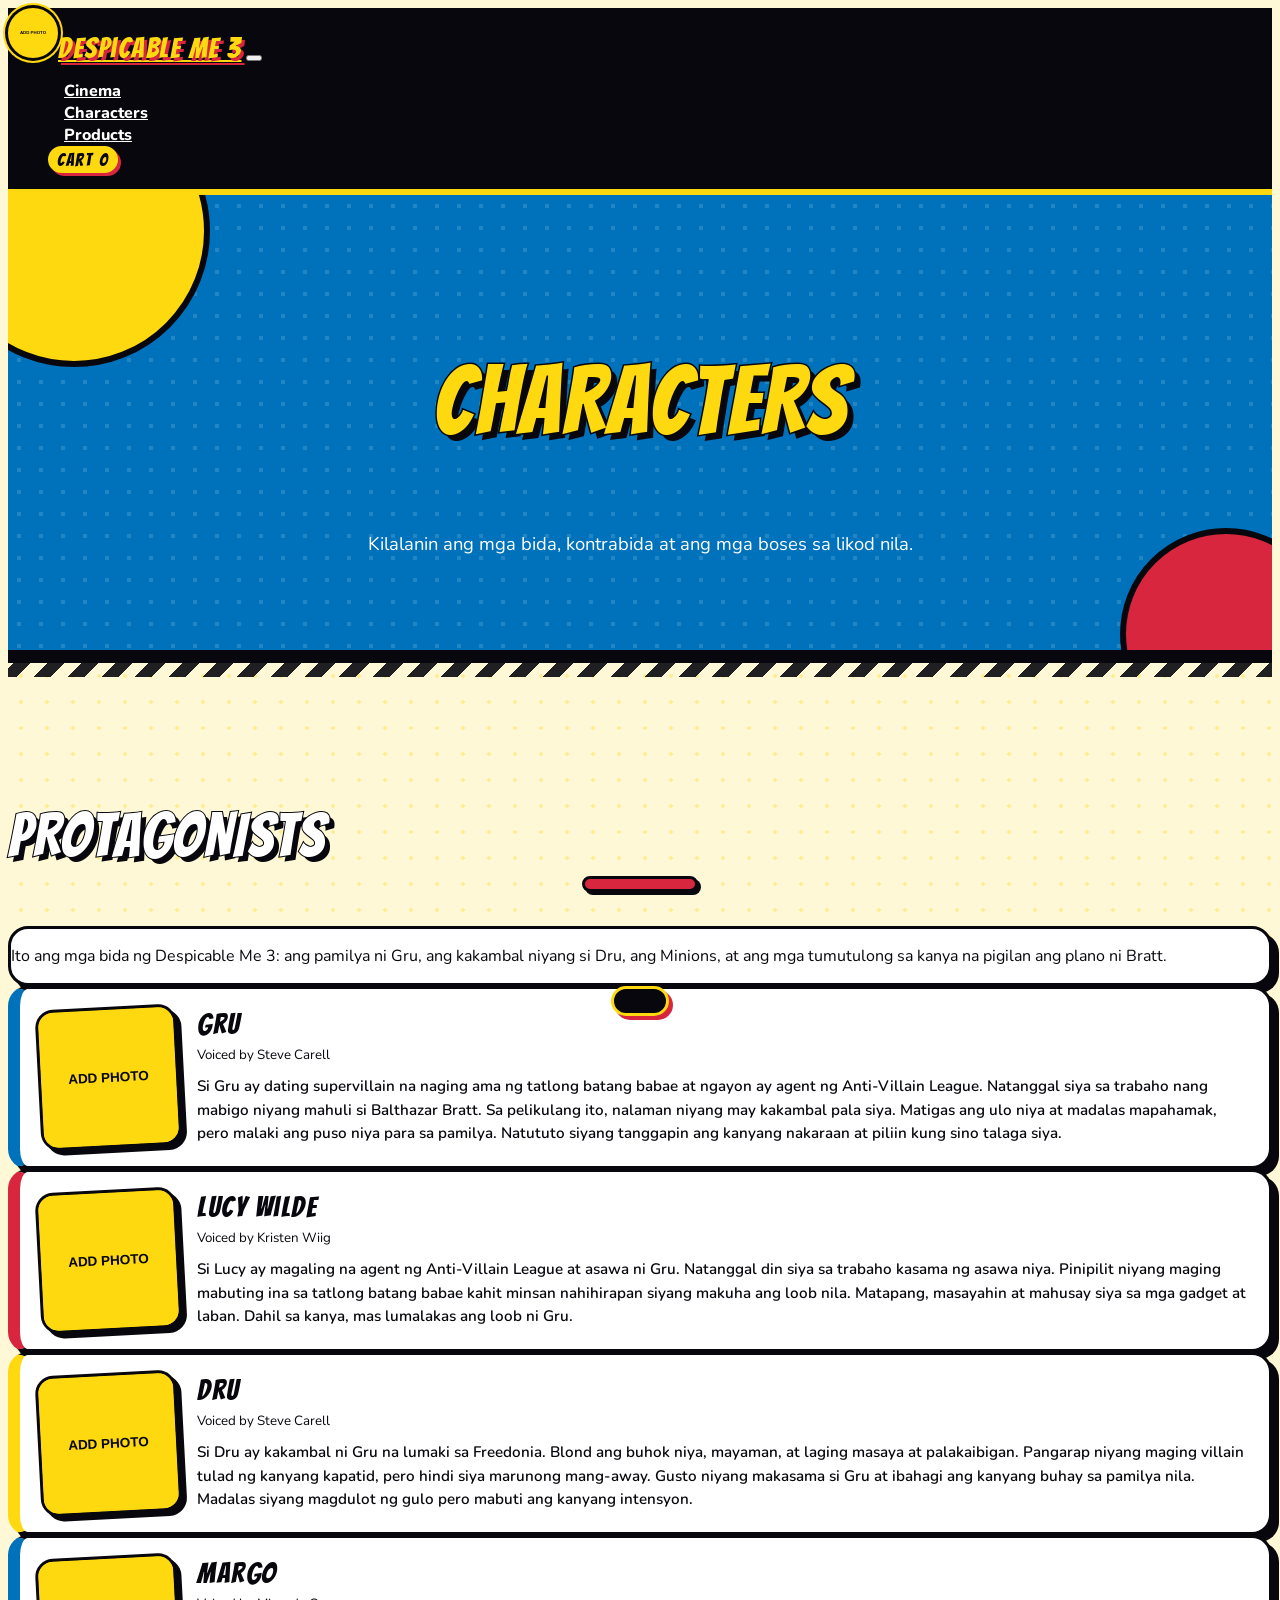
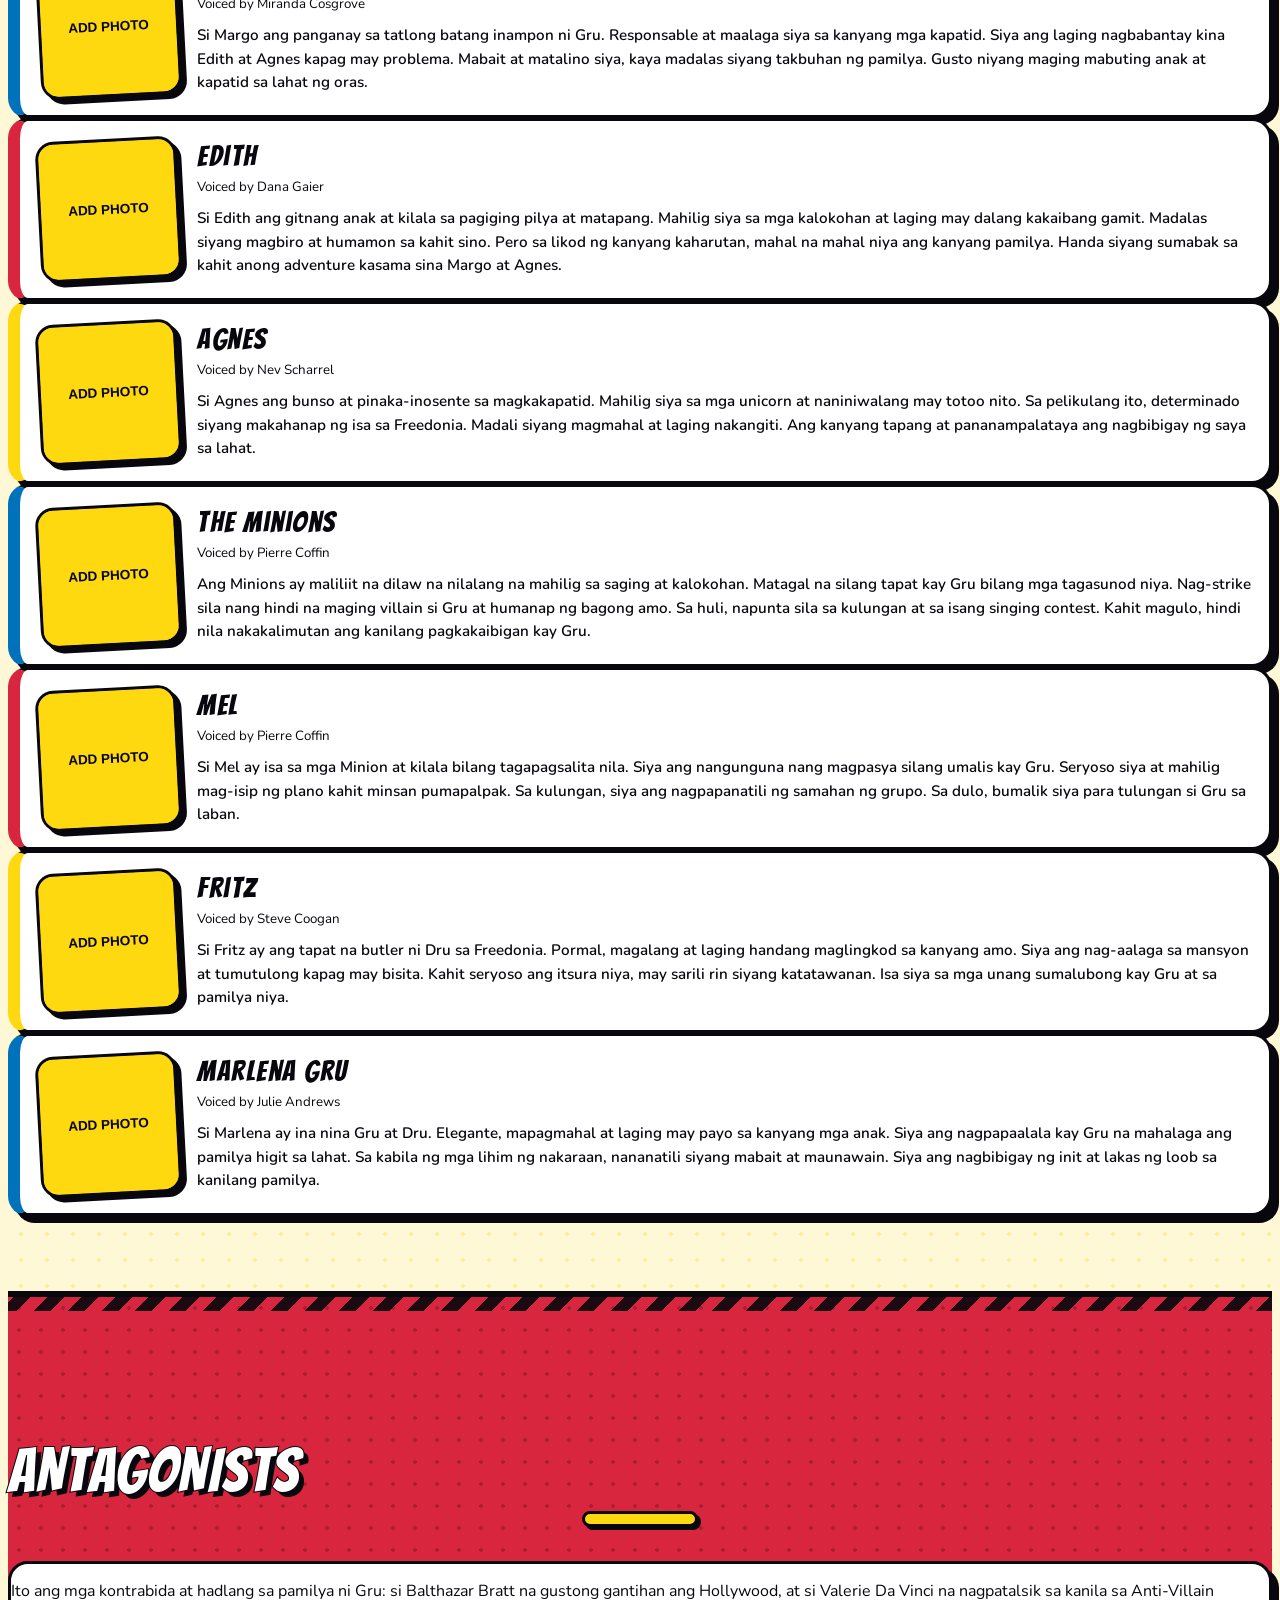
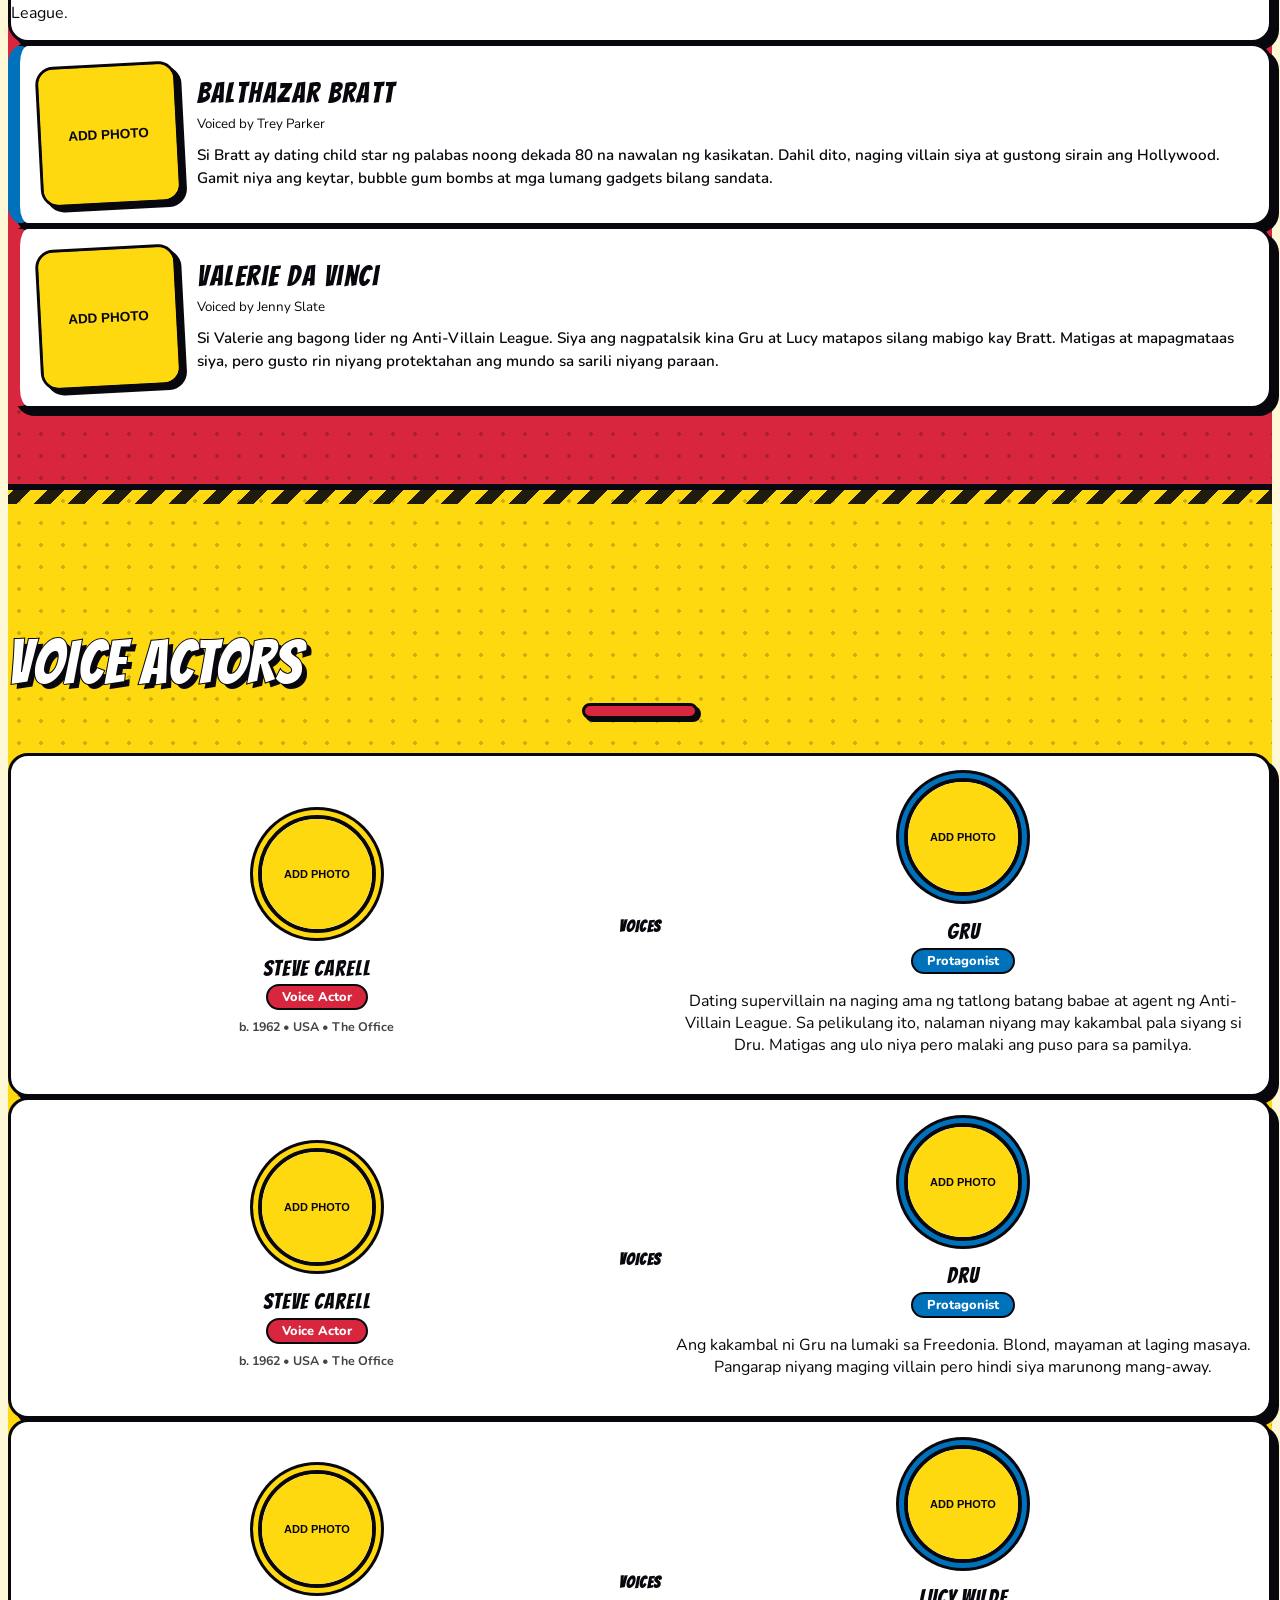
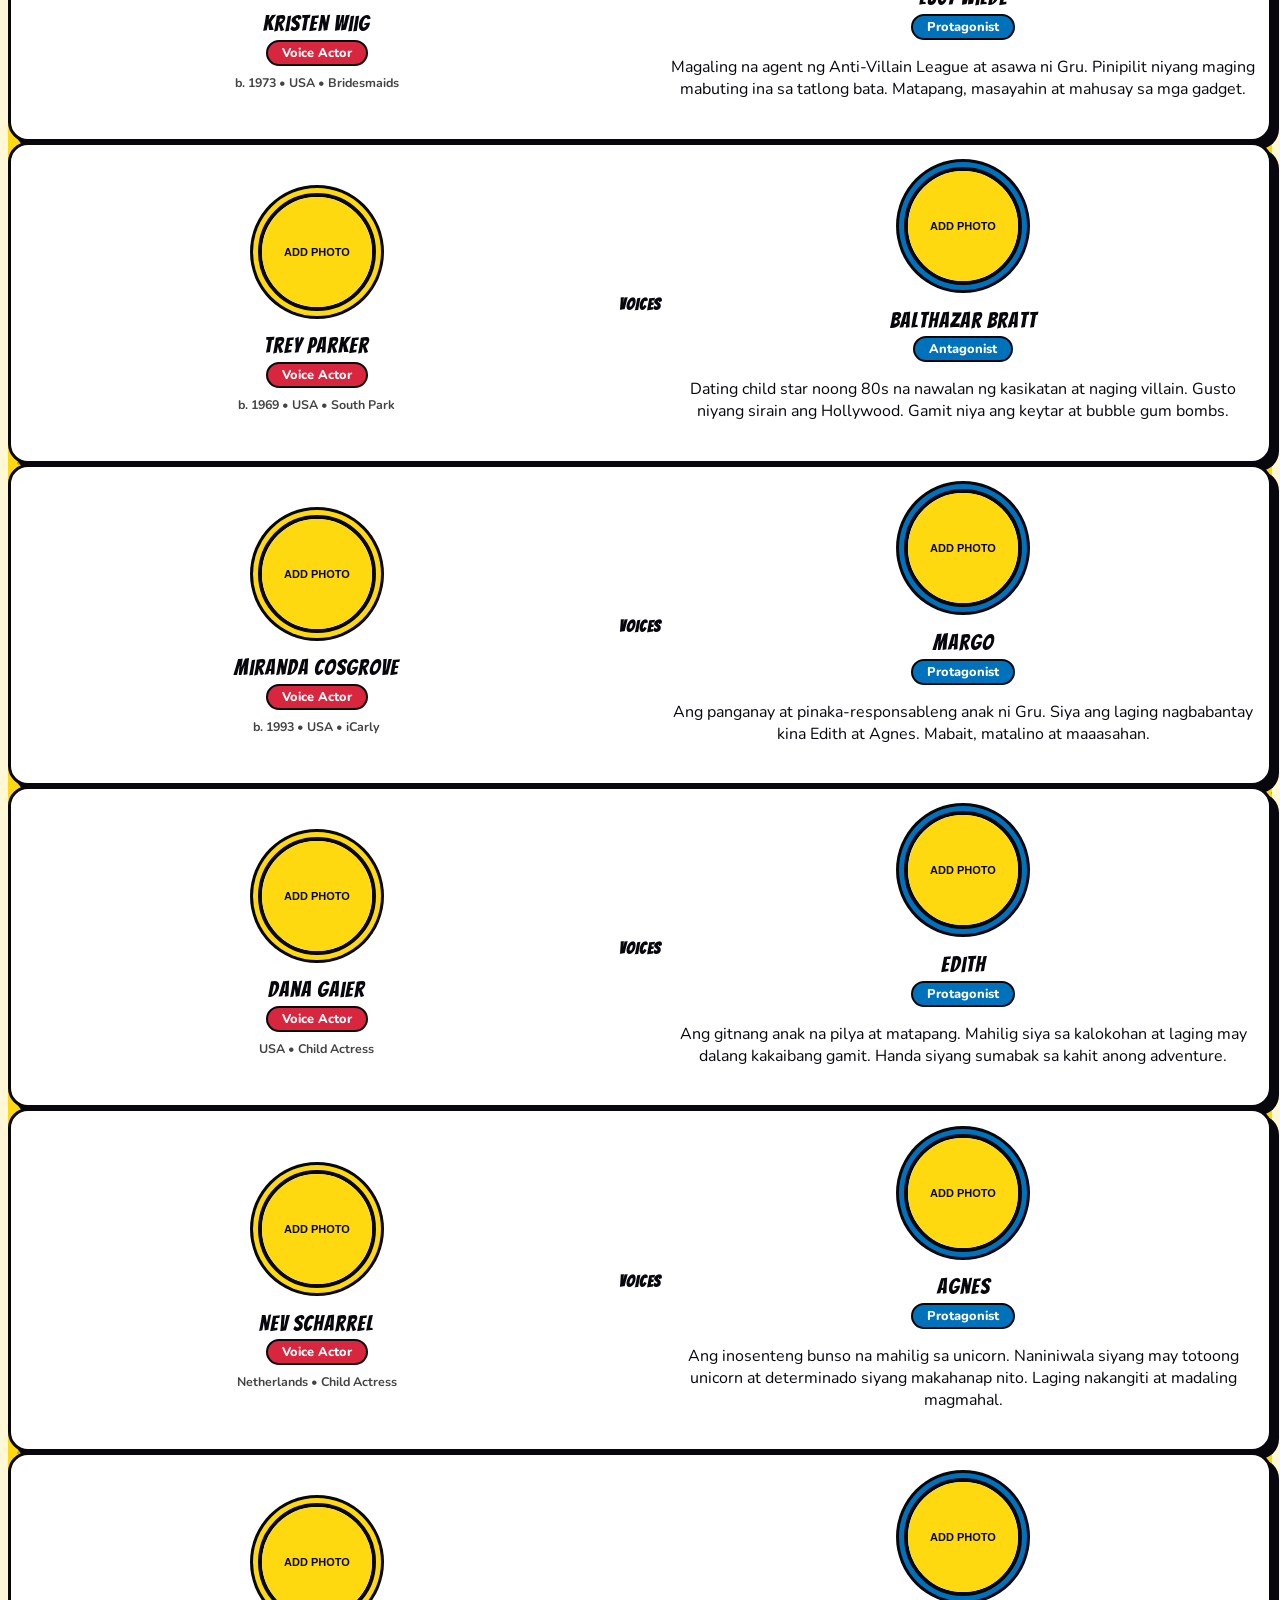
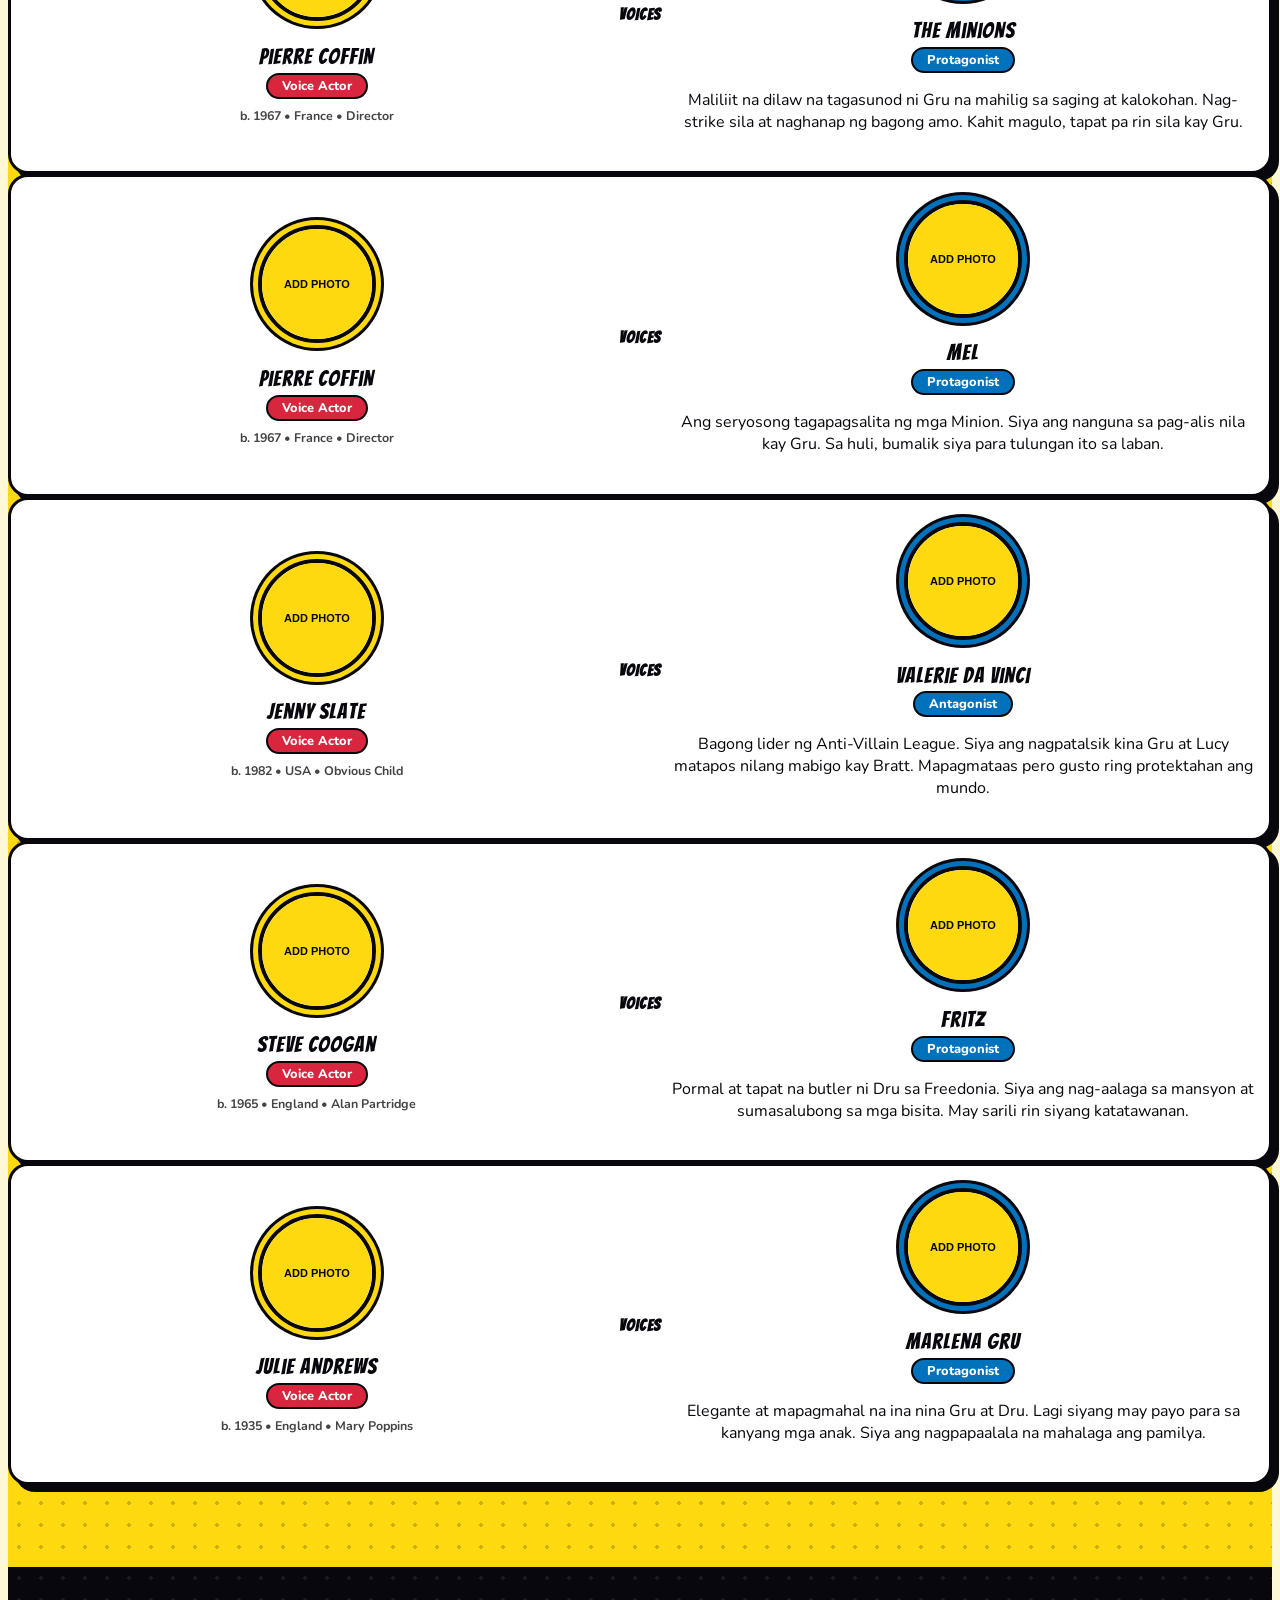
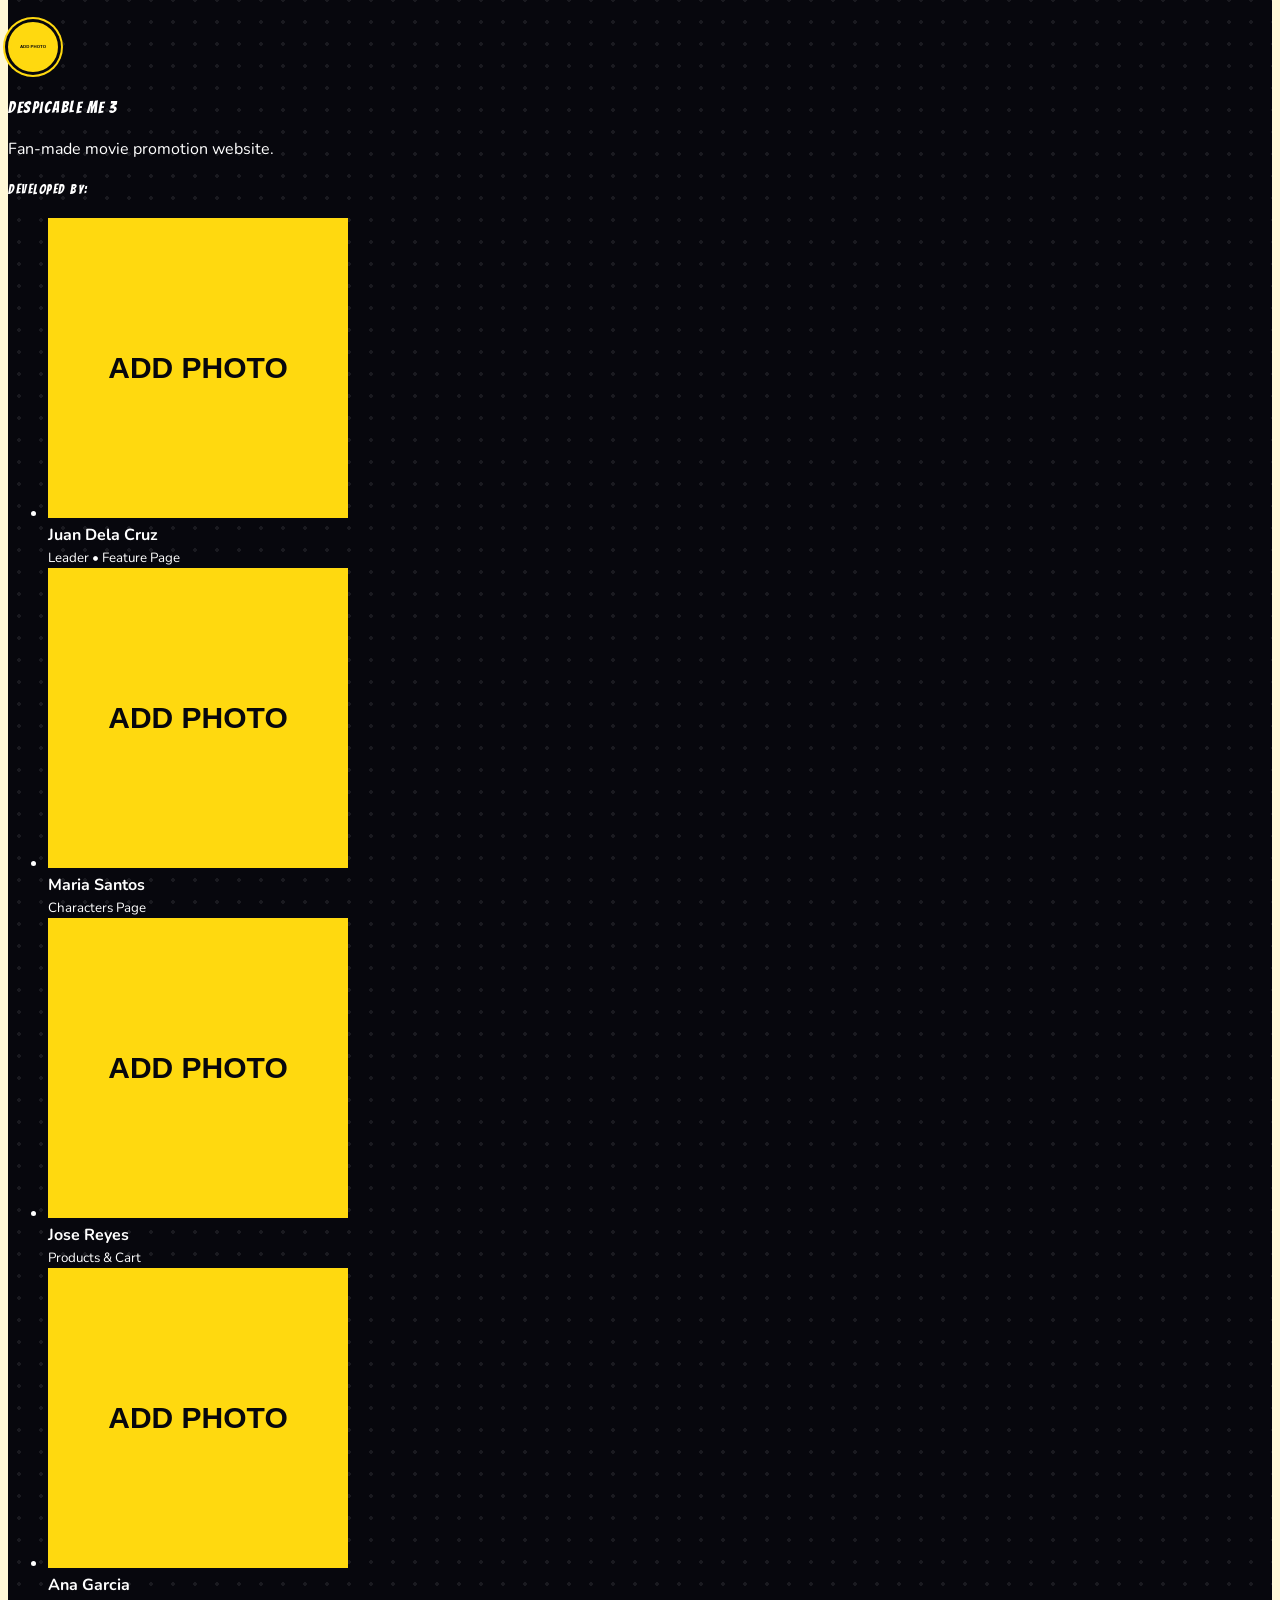
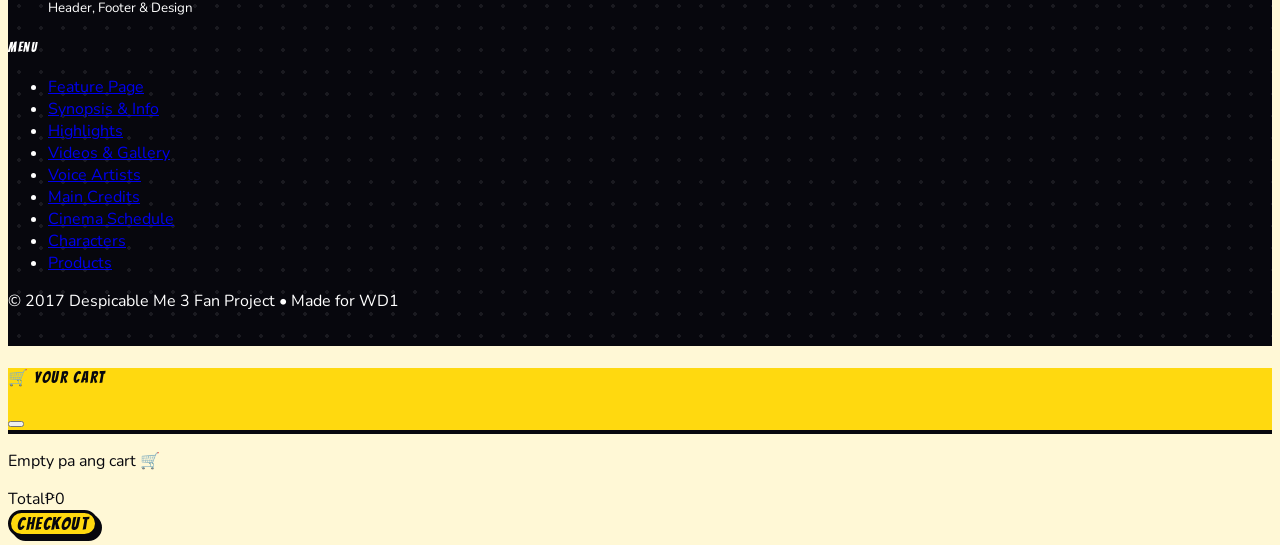
==== characters.html @ 259df0cd "first commit" ====
<!DOCTYPE html>
<html lang="en">
<head>
<meta charset="UTF-8">
<meta name="viewport" content="width=device-width, initial-scale=1">
<title>Characters | Despicable Me 3</title>
<link rel="stylesheet" href="rsc/css/bootstrap.min.css">
<link rel="stylesheet" href="rsc/css/bootstrap-icons.min.css">
<link href="https://fonts.googleapis.com/css2?family=Bangers&family=Nunito:wght@400;700;800&display=swap" rel="stylesheet">
<link rel="stylesheet" href="rsc/css/style.css">
</head>
<body>

<header id="site-header"></header>

<section class="page-h text-center">
  <div class="container">
    <h1>CHARACTERS</h1>
    <p class="lead mb-0">Kilalanin ang mga bida, kontrabida at ang mga boses sa likod nila.</p>
  </div>
</section>

<!-- ================= PROTAGONISTS ================= -->
<section class="sec sec-light" id="protagonists">
  <div class="container">
    <h2 class="ttl text-center">PROTAGONISTS</h2>
    <div class="pop p-3 mb-4 text-center" style="background:#fff">
      <p class="mb-0 fw-bold">Ito ang mga bida ng Despicable Me 3: ang pamilya ni Gru, ang kakambal niyang si Dru, ang Minions, at ang mga tumutulong sa kanya na pigilan ang plano ni Bratt.</p>
    </div>
    <div class="row g-4">

      <div class="col-lg-6"><div class="pop ccard h-100">
        <img class="cimg" src="media/img/characters/gru.jpg" alt="Gru">
        <div><h4>Gru</h4><small class="fw-bold text-danger">Voiced by Steve Carell</small>
        <p class="mb-0">Si Gru ay dating supervillain na naging ama ng tatlong batang babae at ngayon ay agent ng Anti-Villain League. Natanggal siya sa trabaho nang mabigo niyang mahuli si Balthazar Bratt. Sa pelikulang ito, nalaman niyang may kakambal pala siya. Matigas ang ulo niya at madalas mapahamak, pero malaki ang puso niya para sa pamilya. Natututo siyang tanggapin ang kanyang nakaraan at piliin kung sino talaga siya.</p></div>
      </div></div>

      <div class="col-lg-6"><div class="pop ccard h-100">
        <img class="cimg" src="media/img/characters/lucy.jpg" alt="Lucy Wilde">
        <div><h4>Lucy Wilde</h4><small class="fw-bold text-danger">Voiced by Kristen Wiig</small>
        <p class="mb-0">Si Lucy ay magaling na agent ng Anti-Villain League at asawa ni Gru. Natanggal din siya sa trabaho kasama ng asawa niya. Pinipilit niyang maging mabuting ina sa tatlong batang babae kahit minsan nahihirapan siyang makuha ang loob nila. Matapang, masayahin at mahusay siya sa mga gadget at laban. Dahil sa kanya, mas lumalakas ang loob ni Gru.</p></div>
      </div></div>

      <div class="col-lg-6"><div class="pop ccard h-100">
        <img class="cimg" src="media/img/characters/dru.jpg" alt="Dru">
        <div><h4>Dru</h4><small class="fw-bold text-danger">Voiced by Steve Carell</small>
        <p class="mb-0">Si Dru ay kakambal ni Gru na lumaki sa Freedonia. Blond ang buhok niya, mayaman, at laging masaya at palakaibigan. Pangarap niyang maging villain tulad ng kanyang kapatid, pero hindi siya marunong mang-away. Gusto niyang makasama si Gru at ibahagi ang kanyang buhay sa pamilya nila. Madalas siyang magdulot ng gulo pero mabuti ang kanyang intensyon.</p></div>
      </div></div>

      <div class="col-lg-6"><div class="pop ccard h-100">
        <img class="cimg" src="media/img/characters/margo.jpg" alt="Margo">
        <div><h4>Margo</h4><small class="fw-bold text-danger">Voiced by Miranda Cosgrove</small>
        <p class="mb-0">Si Margo ang panganay sa tatlong batang inampon ni Gru. Responsable at maalaga siya sa kanyang mga kapatid. Siya ang laging nagbabantay kina Edith at Agnes kapag may problema. Mabait at matalino siya, kaya madalas siyang takbuhan ng pamilya. Gusto niyang maging mabuting anak at kapatid sa lahat ng oras.</p></div>
      </div></div>

      <div class="col-lg-6"><div class="pop ccard h-100">
        <img class="cimg" src="media/img/characters/edith.jpg" alt="Edith">
        <div><h4>Edith</h4><small class="fw-bold text-danger">Voiced by Dana Gaier</small>
        <p class="mb-0">Si Edith ang gitnang anak at kilala sa pagiging pilya at matapang. Mahilig siya sa mga kalokohan at laging may dalang kakaibang gamit. Madalas siyang magbiro at humamon sa kahit sino. Pero sa likod ng kanyang kaharutan, mahal na mahal niya ang kanyang pamilya. Handa siyang sumabak sa kahit anong adventure kasama sina Margo at Agnes.</p></div>
      </div></div>

      <div class="col-lg-6"><div class="pop ccard h-100">
        <img class="cimg" src="media/img/characters/agnes.jpg" alt="Agnes">
        <div><h4>Agnes</h4><small class="fw-bold text-danger">Voiced by Nev Scharrel</small>
        <p class="mb-0">Si Agnes ang bunso at pinaka-inosente sa magkakapatid. Mahilig siya sa mga unicorn at naniniwalang may totoo nito. Sa pelikulang ito, determinado siyang makahanap ng isa sa Freedonia. Madali siyang magmahal at laging nakangiti. Ang kanyang tapang at pananampalataya ang nagbibigay ng saya sa lahat.</p></div>
      </div></div>

      <div class="col-lg-6"><div class="pop ccard h-100">
        <img class="cimg" src="media/img/characters/minions.jpg" alt="Minions">
        <div><h4>The Minions</h4><small class="fw-bold text-danger">Voiced by Pierre Coffin</small>
        <p class="mb-0">Ang Minions ay maliliit na dilaw na nilalang na mahilig sa saging at kalokohan. Matagal na silang tapat kay Gru bilang mga tagasunod niya. Nag-strike sila nang hindi na maging villain si Gru at humanap ng bagong amo. Sa huli, napunta sila sa kulungan at sa isang singing contest. Kahit magulo, hindi nila nakakalimutan ang kanilang pagkakaibigan kay Gru.</p></div>
      </div></div>

      <div class="col-lg-6"><div class="pop ccard h-100">
        <img class="cimg" src="media/img/characters/mel.jpg" alt="Mel">
        <div><h4>Mel</h4><small class="fw-bold text-danger">Voiced by Pierre Coffin</small>
        <p class="mb-0">Si Mel ay isa sa mga Minion at kilala bilang tagapagsalita nila. Siya ang nangunguna nang magpasya silang umalis kay Gru. Seryoso siya at mahilig mag-isip ng plano kahit minsan pumapalpak. Sa kulungan, siya ang nagpapanatili ng samahan ng grupo. Sa dulo, bumalik siya para tulungan si Gru sa laban.</p></div>
      </div></div>

      <div class="col-lg-6"><div class="pop ccard h-100">
        <img class="cimg" src="media/img/characters/fritz.jpg" alt="Fritz">
        <div><h4>Fritz</h4><small class="fw-bold text-danger">Voiced by Steve Coogan</small>
        <p class="mb-0">Si Fritz ay ang tapat na butler ni Dru sa Freedonia. Pormal, magalang at laging handang maglingkod sa kanyang amo. Siya ang nag-aalaga sa mansyon at tumutulong kapag may bisita. Kahit seryoso ang itsura niya, may sarili rin siyang katatawanan. Isa siya sa mga unang sumalubong kay Gru at sa pamilya niya.</p></div>
      </div></div>

      <div class="col-lg-6"><div class="pop ccard h-100">
        <img class="cimg" src="media/img/characters/marlena.jpg" alt="Marlena Gru">
        <div><h4>Marlena Gru</h4><small class="fw-bold text-danger">Voiced by Julie Andrews</small>
        <p class="mb-0">Si Marlena ay ina nina Gru at Dru. Elegante, mapagmahal at laging may payo sa kanyang mga anak. Siya ang nagpapaalala kay Gru na mahalaga ang pamilya higit sa lahat. Sa kabila ng mga lihim ng nakaraan, nananatili siyang mabait at maunawain. Siya ang nagbibigay ng init at lakas ng loob sa kanilang pamilya.</p></div>
      </div></div>

    </div>
  </div>
</section>

<!-- ================= ANTAGONISTS ================= -->
<section class="sec sec-red" id="antagonists">
  <div class="container">
    <h2 class="ttl text-center">ANTAGONISTS</h2>
    <div class="pop p-3 mb-4 text-center" style="background:#fff">
      <p class="mb-0 fw-bold">Ito ang mga kontrabida at hadlang sa pamilya ni Gru: si Balthazar Bratt na gustong gantihan ang Hollywood, at si Valerie Da Vinci na nagpatalsik sa kanila sa Anti-Villain League.</p>
    </div>
    <div class="row g-4 justify-content-center">

      <div class="col-lg-6"><div class="pop ccard h-100">
        <img class="cimg" src="media/img/characters/bratt.jpg" alt="Balthazar Bratt">
        <div><h4>Balthazar Bratt</h4><small class="fw-bold text-danger">Voiced by Trey Parker</small>
        <p class="mb-0">Si Bratt ay dating child star ng palabas noong dekada 80 na nawalan ng kasikatan. Dahil dito, naging villain siya at gustong sirain ang Hollywood. Gamit niya ang keytar, bubble gum bombs at mga lumang gadgets bilang sandata.</p></div>
      </div></div>

      <div class="col-lg-6"><div class="pop ccard h-100">
        <img class="cimg" src="media/img/characters/valerie.jpg" alt="Valerie Da Vinci">
        <div><h4>Valerie Da Vinci</h4><small class="fw-bold text-danger">Voiced by Jenny Slate</small>
        <p class="mb-0">Si Valerie ang bagong lider ng Anti-Villain League. Siya ang nagpatalsik kina Gru at Lucy matapos silang mabigo kay Bratt. Matigas at mapagmataas siya, pero gusto rin niyang protektahan ang mundo sa sarili niyang paraan.</p></div>
      </div></div>

    </div>
  </div>
</section>

<!-- ================= VOICE ACTORS (Actor → Character) ================= -->
<section class="sec sec-yellow" id="voice">
  <div class="container">
    <h2 class="ttl text-center">VOICE ACTORS</h2>
    <div class="row g-4">

      <div class="col-12 col-lg-6"><div class="pop vc h-100">
        <div class="vside"><img src="media/img/actors/steve-carell.jpg" alt="Steve Carell"><h5>Steve Carell</h5><span>Voice Actor</span><small>b. 1962 • USA • The Office</small></div>
        <div class="varrow"><i class="bi bi-arrow-right-circle-fill"></i><b>VOICES</b></div>
        <div class="vside chr"><img src="media/img/characters/gru.jpg" alt="Gru"><h5>Gru</h5><span>Protagonist</span>
          <p class="vdesc">Dating supervillain na naging ama ng tatlong batang babae at agent ng Anti-Villain League. Sa pelikulang ito, nalaman niyang may kakambal pala siyang si Dru. Matigas ang ulo niya pero malaki ang puso para sa pamilya.</p></div>
      </div></div>

      <div class="col-12 col-lg-6"><div class="pop vc h-100">
        <div class="vside"><img src="media/img/actors/steve-carell.jpg" alt="Steve Carell"><h5>Steve Carell</h5><span>Voice Actor</span><small>b. 1962 • USA • The Office</small></div>
        <div class="varrow"><i class="bi bi-arrow-right-circle-fill"></i><b>VOICES</b></div>
        <div class="vside chr"><img src="media/img/characters/dru.jpg" alt="Dru"><h5>Dru</h5><span>Protagonist</span>
          <p class="vdesc">Ang kakambal ni Gru na lumaki sa Freedonia. Blond, mayaman at laging masaya. Pangarap niyang maging villain pero hindi siya marunong mang-away.</p></div>
      </div></div>

      <div class="col-12 col-lg-6"><div class="pop vc h-100">
        <div class="vside"><img src="media/img/actors/kristen-wiig.jpg" alt="Kristen Wiig"><h5>Kristen Wiig</h5><span>Voice Actor</span><small>b. 1973 • USA • Bridesmaids</small></div>
        <div class="varrow"><i class="bi bi-arrow-right-circle-fill"></i><b>VOICES</b></div>
        <div class="vside chr"><img src="media/img/characters/lucy.jpg" alt="Lucy Wilde"><h5>Lucy Wilde</h5><span>Protagonist</span>
          <p class="vdesc">Magaling na agent ng Anti-Villain League at asawa ni Gru. Pinipilit niyang maging mabuting ina sa tatlong bata. Matapang, masayahin at mahusay sa mga gadget.</p></div>
      </div></div>

      <div class="col-12 col-lg-6"><div class="pop vc h-100">
        <div class="vside"><img src="media/img/actors/trey-parker.jpg" alt="Trey Parker"><h5>Trey Parker</h5><span>Voice Actor</span><small>b. 1969 • USA • South Park</small></div>
        <div class="varrow"><i class="bi bi-arrow-right-circle-fill"></i><b>VOICES</b></div>
        <div class="vside chr ant"><img src="media/img/characters/bratt.jpg" alt="Balthazar Bratt"><h5>Balthazar Bratt</h5><span>Antagonist</span>
          <p class="vdesc">Dating child star noong 80s na nawalan ng kasikatan at naging villain. Gusto niyang sirain ang Hollywood. Gamit niya ang keytar at bubble gum bombs.</p></div>
      </div></div>

      <div class="col-12 col-lg-6"><div class="pop vc h-100">
        <div class="vside"><img src="media/img/actors/miranda-cosgrove.jpg" alt="Miranda Cosgrove"><h5>Miranda Cosgrove</h5><span>Voice Actor</span><small>b. 1993 • USA • iCarly</small></div>
        <div class="varrow"><i class="bi bi-arrow-right-circle-fill"></i><b>VOICES</b></div>
        <div class="vside chr"><img src="media/img/characters/margo.jpg" alt="Margo"><h5>Margo</h5><span>Protagonist</span>
          <p class="vdesc">Ang panganay at pinaka-responsableng anak ni Gru. Siya ang laging nagbabantay kina Edith at Agnes. Mabait, matalino at maaasahan.</p></div>
      </div></div>

      <div class="col-12 col-lg-6"><div class="pop vc h-100">
        <div class="vside"><img src="media/img/actors/dana-gaier.jpg" alt="Dana Gaier"><h5>Dana Gaier</h5><span>Voice Actor</span><small>USA • Child Actress</small></div>
        <div class="varrow"><i class="bi bi-arrow-right-circle-fill"></i><b>VOICES</b></div>
        <div class="vside chr"><img src="media/img/characters/edith.jpg" alt="Edith"><h5>Edith</h5><span>Protagonist</span>
          <p class="vdesc">Ang gitnang anak na pilya at matapang. Mahilig siya sa kalokohan at laging may dalang kakaibang gamit. Handa siyang sumabak sa kahit anong adventure.</p></div>
      </div></div>

      <div class="col-12 col-lg-6"><div class="pop vc h-100">
        <div class="vside"><img src="media/img/actors/nev-scharrel.jpg" alt="Nev Scharrel"><h5>Nev Scharrel</h5><span>Voice Actor</span><small>Netherlands • Child Actress</small></div>
        <div class="varrow"><i class="bi bi-arrow-right-circle-fill"></i><b>VOICES</b></div>
        <div class="vside chr"><img src="media/img/characters/agnes.jpg" alt="Agnes"><h5>Agnes</h5><span>Protagonist</span>
          <p class="vdesc">Ang inosenteng bunso na mahilig sa unicorn. Naniniwala siyang may totoong unicorn at determinado siyang makahanap nito. Laging nakangiti at madaling magmahal.</p></div>
      </div></div>

      <div class="col-12 col-lg-6"><div class="pop vc h-100">
        <div class="vside"><img src="media/img/actors/pierre-coffin.jpg" alt="Pierre Coffin"><h5>Pierre Coffin</h5><span>Voice Actor</span><small>b. 1967 • France • Director</small></div>
        <div class="varrow"><i class="bi bi-arrow-right-circle-fill"></i><b>VOICES</b></div>
        <div class="vside chr"><img src="media/img/characters/minions.jpg" alt="Minions"><h5>The Minions</h5><span>Protagonist</span>
          <p class="vdesc">Maliliit na dilaw na tagasunod ni Gru na mahilig sa saging at kalokohan. Nag-strike sila at naghanap ng bagong amo. Kahit magulo, tapat pa rin sila kay Gru.</p></div>
      </div></div>

      <div class="col-12 col-lg-6"><div class="pop vc h-100">
        <div class="vside"><img src="media/img/actors/pierre-coffin.jpg" alt="Pierre Coffin"><h5>Pierre Coffin</h5><span>Voice Actor</span><small>b. 1967 • France • Director</small></div>
        <div class="varrow"><i class="bi bi-arrow-right-circle-fill"></i><b>VOICES</b></div>
        <div class="vside chr"><img src="media/img/characters/mel.jpg" alt="Mel"><h5>Mel</h5><span>Protagonist</span>
          <p class="vdesc">Ang seryosong tagapagsalita ng mga Minion. Siya ang nanguna sa pag-alis nila kay Gru. Sa huli, bumalik siya para tulungan ito sa laban.</p></div>
      </div></div>

      <div class="col-12 col-lg-6"><div class="pop vc h-100">
        <div class="vside"><img src="media/img/actors/jenny-slate.jpg" alt="Jenny Slate"><h5>Jenny Slate</h5><span>Voice Actor</span><small>b. 1982 • USA • Obvious Child</small></div>
        <div class="varrow"><i class="bi bi-arrow-right-circle-fill"></i><b>VOICES</b></div>
        <div class="vside chr ant"><img src="media/img/characters/valerie.jpg" alt="Valerie Da Vinci"><h5>Valerie Da Vinci</h5><span>Antagonist</span>
          <p class="vdesc">Bagong lider ng Anti-Villain League. Siya ang nagpatalsik kina Gru at Lucy matapos nilang mabigo kay Bratt. Mapagmataas pero gusto ring protektahan ang mundo.</p></div>
      </div></div>

      <div class="col-12 col-lg-6"><div class="pop vc h-100">
        <div class="vside"><img src="media/img/actors/steve-coogan.jpg" alt="Steve Coogan"><h5>Steve Coogan</h5><span>Voice Actor</span><small>b. 1965 • England • Alan Partridge</small></div>
        <div class="varrow"><i class="bi bi-arrow-right-circle-fill"></i><b>VOICES</b></div>
        <div class="vside chr"><img src="media/img/characters/fritz.jpg" alt="Fritz"><h5>Fritz</h5><span>Protagonist</span>
          <p class="vdesc">Pormal at tapat na butler ni Dru sa Freedonia. Siya ang nag-aalaga sa mansyon at sumasalubong sa mga bisita. May sarili rin siyang katatawanan.</p></div>
      </div></div>

      <div class="col-12 col-lg-6"><div class="pop vc h-100">
        <div class="vside"><img src="media/img/actors/julie-andrews.jpg" alt="Julie Andrews"><h5>Julie Andrews</h5><span>Voice Actor</span><small>b. 1935 • England • Mary Poppins</small></div>
        <div class="varrow"><i class="bi bi-arrow-right-circle-fill"></i><b>VOICES</b></div>
        <div class="vside chr"><img src="media/img/characters/marlena.jpg" alt="Marlena Gru"><h5>Marlena Gru</h5><span>Protagonist</span>
          <p class="vdesc">Elegante at mapagmahal na ina nina Gru at Dru. Lagi siyang may payo para sa kanyang mga anak. Siya ang nagpapaalala na mahalaga ang pamilya.</p></div>
      </div></div>

    </div>
  </div>
</section>

<footer id="site-footer"></footer>

<script src="rsc/js/bootstrap.bundle.min.js"></script>
<script src="rsc/js/main.js"></script>
</body>
</html>
---- rsc/css/style.css ----
:root{--y:#FFD90F;--b:#0072BB;--r:#D7263D;--k:#07070D;--cream:#fff8d6}
html{scroll-behavior:smooth;scroll-padding-top:80px}
body{font-family:'Nunito',sans-serif;color:var(--k);background:var(--cream);overflow-x:hidden}
h1,h2,h3,h4,h5,.ttl,.navbar-brand,.btn-y,.btn-b,.price{font-family:'Bangers',cursive;font-weight:400;letter-spacing:1.5px}
::-webkit-scrollbar{width:12px}
::-webkit-scrollbar-track{background:var(--k)}
::-webkit-scrollbar-thumb{background:var(--y);border:2px solid var(--k);border-radius:10px}
img{max-width:100%}

/* ===== HEADER ===== */
.logo{width:44px;height:44px;object-fit:cover;border-radius:50%;background:var(--y);border:3px solid var(--y);box-shadow:0 0 0 3px var(--k),0 0 0 5px var(--y)}
.nav-dm{background:var(--k);border-bottom:6px solid var(--y);box-shadow:0 6px 0 var(--b)}
.nav-dm .navbar-brand{color:var(--y);font-size:1.8rem;text-shadow:3px 3px 0 var(--r)}
.nav-dm .nav-link{color:#fff;font-weight:800;border-radius:30px;padding:6px 16px!important;transition:.2s}
.nav-dm .nav-link:hover{background:var(--y);color:var(--k);transform:rotate(-3deg) scale(1.08)}

/* ===== BUTTONS ===== */
.btn-y,.btn-b{border:3px solid var(--k);border-radius:50px;box-shadow:4px 4px 0 var(--k);transition:.15s;font-size:1.15rem}
.btn-y{background:var(--y);color:var(--k)}
.btn-b{background:var(--b);color:#fff}
.btn-y:hover,.btn-b:hover{transform:translate(-2px,-2px) rotate(-1.5deg);box-shadow:7px 7px 0 var(--k)}
.btn-y:hover{background:#fff;color:var(--k)}
.btn-b:hover{background:var(--r);color:#fff}
.btn-y:active,.btn-b:active{transform:translate(3px,3px);box-shadow:0 0 0 var(--k)}
.nav-dm .btn-y{border-color:var(--y);box-shadow:3px 3px 0 var(--r)}

/* ===== STICKER CARD ===== */
.pop{background:#fff;color:var(--k);border:3px solid var(--k);border-radius:20px;box-shadow:7px 7px 0 var(--k);transition:.2s}
.row>.col:nth-child(odd) .pop:hover,.col-lg-6:nth-child(odd) .pop:hover{transform:translate(-3px,-5px) rotate(-1.5deg);box-shadow:11px 11px 0 var(--k)}
.row>.col:nth-child(even) .pop:hover,.col-lg-6:nth-child(even) .pop:hover{transform:translate(-3px,-5px) rotate(1.5deg);box-shadow:11px 11px 0 var(--k)}

/* ===== SECTIONS ===== */
.sec{position:relative;padding:90px 0 75px;border-top:6px solid var(--k)}
.sec::before{content:"";position:absolute;left:0;right:0;top:0;height:14px;background:repeating-linear-gradient(-45deg,var(--k) 0 12px,transparent 12px 24px);opacity:.9}
.sec-light{background:radial-gradient(circle,#ffd90f55 2px,transparent 2px) 0 0/26px 26px,var(--cream)}
.sec-yellow{background:radial-gradient(circle,#0003 2px,transparent 2px) 0 0/22px 22px,var(--y)}
.sec-blue{background:radial-gradient(circle,#ffffff22 2px,transparent 2px) 0 0/22px 22px,var(--b);color:#fff}
.sec-red{background:radial-gradient(circle,#0003 2px,transparent 2px) 0 0/22px 22px,var(--r);color:#fff}
.sec-dark{background:linear-gradient(#ffffff0a 1px,transparent 1px) 0 0/32px 32px,linear-gradient(90deg,#ffffff0a 1px,transparent 1px) 0 0/32px 32px,var(--k);color:#fff}
.sec-dark::before{background:repeating-linear-gradient(-45deg,var(--y) 0 12px,var(--k) 12px 24px)}

.ttl{font-size:clamp(2.4rem,6vw,3.8rem);margin-bottom:34px;color:#fff;-webkit-text-stroke:2px var(--k);paint-order:stroke fill;text-shadow:5px 5px 0 var(--k)}
.ttl::after{content:"";display:block;width:110px;height:10px;margin-top:8px;background:var(--r);border:3px solid var(--k);border-radius:10px;box-shadow:3px 3px 0 var(--k)}
.ttl.text-center::after{margin-inline:auto}
.sec-red .ttl::after{background:var(--y)}
.sec-blue .ttl::after{background:var(--y)}
.sec-dark .ttl{color:var(--y);-webkit-text-stroke:0;text-shadow:4px 4px 0 var(--r)}
.sec-dark .ttl::after{border-color:var(--y);box-shadow:none}
.intro{max-width:780px;margin:-10px auto 38px;text-align:center;font-weight:800;font-size:1.1rem}

/* ===== HERO ===== */
.hero{position:relative;overflow:hidden;padding:90px 0 100px;border-bottom:7px solid var(--k);background:radial-gradient(circle,#0003 2.5px,transparent 2.5px) 0 0/22px 22px,var(--y)}
.hero::before{content:"";position:absolute;width:480px;height:480px;right:-130px;top:-150px;border-radius:50%;background:var(--b);border:7px solid var(--k);box-shadow:inset -25px -25px 0 #0004}
.hero::after{content:"";position:absolute;width:220px;height:220px;left:-80px;bottom:-100px;border-radius:50%;background:var(--r);border:7px solid var(--k)}
.hero .container{position:relative;z-index:2}
.hero h1{font-size:clamp(3.4rem,10vw,7rem);line-height:.95;color:#fff;-webkit-text-stroke:3px var(--k);paint-order:stroke fill;text-shadow:7px 7px 0 var(--k);margin:10px 0 18px}
.hero .lead{font-size:1.2rem;max-width:560px;background:#fff;border:3px solid var(--k);border-radius:16px;padding:14px 18px;box-shadow:5px 5px 0 var(--k)}
.hero .btn{margin:6px 8px 0 0}
.tag{display:inline-block;background:var(--r);color:#fff;font-weight:800;border-radius:30px;padding:6px 18px;border:3px solid var(--k);box-shadow:3px 3px 0 var(--k);transform:rotate(-2deg);letter-spacing:1px}
.poster{display:inline-block;width:100%;max-width:210px;background:var(--y);border:5px solid var(--k);border-radius:16px;box-shadow:9px 9px 0 var(--k);transform:rotate(4deg);animation:flo 4s ease-in-out infinite}
@keyframes flo{0%,100%{transform:rotate(4deg) translateY(0)}50%{transform:rotate(2deg) translateY(-12px)}}

/* ===== PAGE BANNER ===== */
.page-h{position:relative;overflow:hidden;background:radial-gradient(circle,#ffffff22 2.5px,transparent 2.5px) 0 0/22px 22px,var(--b);color:#fff;padding:75px 0;text-align:center;border-bottom:7px solid var(--k)}
.page-h::before{content:"";position:absolute;width:260px;height:260px;left:-70px;top:-100px;border-radius:50%;background:var(--y);border:6px solid var(--k)}
.page-h::after{content:"";position:absolute;width:200px;height:200px;right:-60px;bottom:-90px;border-radius:50%;background:var(--r);border:6px solid var(--k)}
.page-h .container{position:relative;z-index:2}
.page-h h1{font-size:clamp(3rem,9vw,6rem);color:var(--y);-webkit-text-stroke:3px var(--k);paint-order:stroke fill;text-shadow:6px 6px 0 var(--k)}
.page-h p{font-size:1.15rem}

/* ===== SYNOPSIS / INFO ===== */
#synopsis p{font-size:1.08rem;font-weight:600;line-height:1.7}
#info .pop{background:var(--y);transform:rotate(1.5deg)}
#info h4{font-size:1.8rem;color:var(--r);text-shadow:2px 2px 0 var(--k)}
#info li{padding:7px 0;border-bottom:2px dashed #0004}
#info li:last-child{border:0}

/* ===== HIGHLIGHTS (with picture) ===== */
.hl{padding:26px 18px;text-align:center;height:100%}
.hl.hp{padding:0;overflow:hidden;text-align:center}
.hl.hp img{display:block;width:100%;aspect-ratio:4/3;object-fit:cover;border-bottom:3px solid var(--k);background:var(--y);transition:.35s}
.hl.hp:hover img{transform:scale(1.07)}
.hl.hp .hb{position:relative;z-index:2;background:#fff;padding:16px 14px 18px}
.hl.hp h5{font-size:1.5rem;margin-bottom:6px;color:var(--r);text-shadow:2px 2px 0 var(--y)}
.hl.hp p{margin:0;font-weight:700;font-size:.92rem}

/* ===== VIDEOS ===== */
.vplayer{width:100%;aspect-ratio:16/9;background:#000;border-radius:18px;border:4px solid var(--y);box-shadow:0 0 0 4px var(--k),10px 10px 0 4px var(--r)}
.vitem{position:relative;display:flex;gap:12px;align-items:center;background:linear-gradient(90deg,#2a2a3a,#171722);border-left:6px solid var(--y);padding:12px;border-radius:12px;transition:.2s}
.vitem:hover{transform:translateX(6px)}
.vitem::after{content:"▶";margin-left:auto;color:var(--y);font-size:1.2rem}
.vitem img{width:120px;aspect-ratio:16/9;object-fit:cover;border-radius:8px;border:2px solid var(--y);background:var(--y);flex:none}
.vitem b{font-family:'Bangers',cursive;font-weight:400;font-size:1.15rem;letter-spacing:1px}

/* ===== GALLERY (full size) ===== */
.gal img{display:block;width:100%;height:auto;aspect-ratio:16/9;object-fit:cover;border-radius:16px;border:4px solid var(--y);background:var(--y);box-shadow:8px 8px 0 var(--r);transition:.25s}
.gal .col-12:nth-child(odd) img{transform:rotate(-1deg)}
.gal .col-12:nth-child(even) img{transform:rotate(1deg)}
.gal img:hover{transform:scale(1.03) rotate(0)}

/* ===== ACTORS ===== */
.acard{padding:20px 12px 16px;text-align:center;height:100%}
.aimg{width:104px;height:104px;object-fit:cover;border-radius:50%;background:var(--y);border:3px solid var(--k);box-shadow:0 0 0 5px var(--y),0 0 0 8px var(--k);margin:6px 0 14px;transition:.3s}
.acard:hover .aimg{transform:scale(1.1) rotate(-6deg)}
.acard h5{font-size:1.3rem;margin:0 0 6px}
.acard p{font-size:.82rem;margin:8px 0 0;font-weight:700;opacity:.8}
.role{display:inline-block;background:var(--r);color:#fff;border:2px solid var(--k);border-radius:20px;padding:2px 12px;font-size:.8rem;font-weight:800}

/* ===== CHARACTERS ===== */
.ccard{display:flex;gap:18px;padding:18px;align-items:center;height:100%;border-left:12px solid var(--b)}
.col-lg-6:nth-child(3n+2) .ccard{border-left-color:var(--r)}
.col-lg-6:nth-child(3n) .ccard{border-left-color:var(--y)}
.cimg{width:135px;height:135px;object-fit:cover;border-radius:18px;border:3px solid var(--k);box-shadow:5px 5px 0 var(--k);flex:none;background:var(--y);transform:rotate(-3deg)}
.ccard h4{font-size:1.8rem;margin:0 0 4px}
.ccard p{margin:10px 0 0;font-size:.95rem;font-weight:600;line-height:1.55}
@media(max-width:575px){.ccard{flex-direction:column;text-align:center;border-left-width:3px;border-top:12px solid var(--b)}}
/* ===== Voice Actor → Character cards ===== */
.vc{display:flex;align-items:center;justify-content:space-around;gap:.6rem;padding:1.4rem .8rem;background:#fff}
.vside{flex:1;text-align:center;min-width:0}
.vside img{width:110px;height:110px;border-radius:50%;object-fit:cover;background:#fff;border:4px solid var(--k);box-shadow:0 0 0 5px var(--y),0 0 0 8px var(--k)}
.vside.chr img{box-shadow:0 0 0 5px var(--b),0 0 0 8px var(--k)}
.vside h5{font-family:'Bangers',cursive;letter-spacing:1px;font-size:1.35rem;margin:1.1rem 0 .3rem;color:var(--k)}
.vside span{display:inline-block;background:var(--r);color:#fff;font-weight:800;font-size:.8rem;padding:2px 14px;border:2px solid var(--k);border-radius:20px}
.vside.chr span{background:var(--b)}
.vside small{display:block;margin-top:.5rem;color:#444;font-size:.78rem;font-weight:700}
.varrow{text-align:center;color:var(--r);font-size:2.2rem;line-height:1;flex:0 0 auto}
.varrow b{display:block;font-family:'Bangers',cursive;font-size:1rem;letter-spacing:1px;color:var(--k);margin-top:4px}
@media (max-width:575px){
  .vc{padding:1rem .4rem}
  .vside img{width:76px;height:76px}
  .vside h5{font-size:1.05rem}
  .varrow{font-size:1.6rem}
}
/* ===== PRODUCTS (picture sa taas, full size; price; full-width button) ===== */
.pcard{display:flex;flex-direction:column;overflow:hidden}
.pimg{height:220px;display:flex;align-items:center;justify-content:center;padding:14px;background:#fffdf0;border-bottom:3px solid var(--k)}
.pimg img{max-width:100%;max-height:100%;width:auto;height:auto;object-fit:contain;transition:.35s}
.pcard:hover .pimg img{transform:scale(1.08)}
.pb{display:flex;flex-direction:column;flex:1;padding:16px;background:#fff}
.pb h5{font-size:1.5rem;margin-bottom:6px}
.pb p{flex:1;font-size:.92rem;font-weight:600;margin-bottom:8px}
.price{display:block;font-size:1.8rem;color:var(--r);text-shadow:2px 2px 0 var(--k);margin-bottom:12px}

/* ===== CINEMA TABLE ===== */
.table{--bs-table-bg:transparent}
.table thead th{background:var(--k);color:var(--y);font-family:'Bangers',cursive;font-weight:400;letter-spacing:1.5px;font-size:1.2rem;padding:12px}
.table thead th:first-child{border-radius:12px 0 0 12px}
.table thead th:last-child{border-radius:0 12px 12px 0}
.table tbody td{padding:13px 12px;font-weight:700}
.table tbody tr:nth-child(even) td{background:#fff3a8}
.table tbody tr:hover td{background:var(--y)}
.table tbody td:last-child{font-family:'Bangers',cursive;font-size:1.3rem;color:var(--r);letter-spacing:1px}

/* ===== CREDITS ===== */
#credits .pop h5{color:var(--b);font-size:1.5rem;text-shadow:2px 2px 0 var(--y)}
#credits .pop{font-weight:700}

/* ===== CART ===== */
.ci{display:flex;gap:10px;align-items:center;border-bottom:2px dashed #0003;padding:10px 0}
.ci img{width:54px;height:54px;object-fit:cover;border-radius:10px;border:2px solid var(--k);background:var(--y)}
.qty{display:flex;align-items:center;gap:6px}
.qty button{width:28px;height:28px;border:2px solid var(--k);background:var(--y);border-radius:50%;font-weight:800;line-height:1}
.qty button:hover{background:var(--r);color:#fff}
.offcanvas-header{border-bottom:4px solid var(--k)}
#toast{position:fixed;bottom:24px;left:50%;transform:translate(-50%,140px);background:var(--k);color:var(--y);padding:12px 26px;border-radius:30px;border:3px solid var(--y);box-shadow:4px 4px 0 var(--r);transition:.35s;z-index:2000;font-weight:800}
#toast.on{transform:translate(-50%,0)}

/* ===== FOOTER ===== */
#site-footer{position:relative;background:radial-gradient(circle,#ffffff14 2px,transparent 2px) 0 0/22px 22px,var(--k);color:#fff;border-top:7px solid var(--y);padding:55px 0 18px}
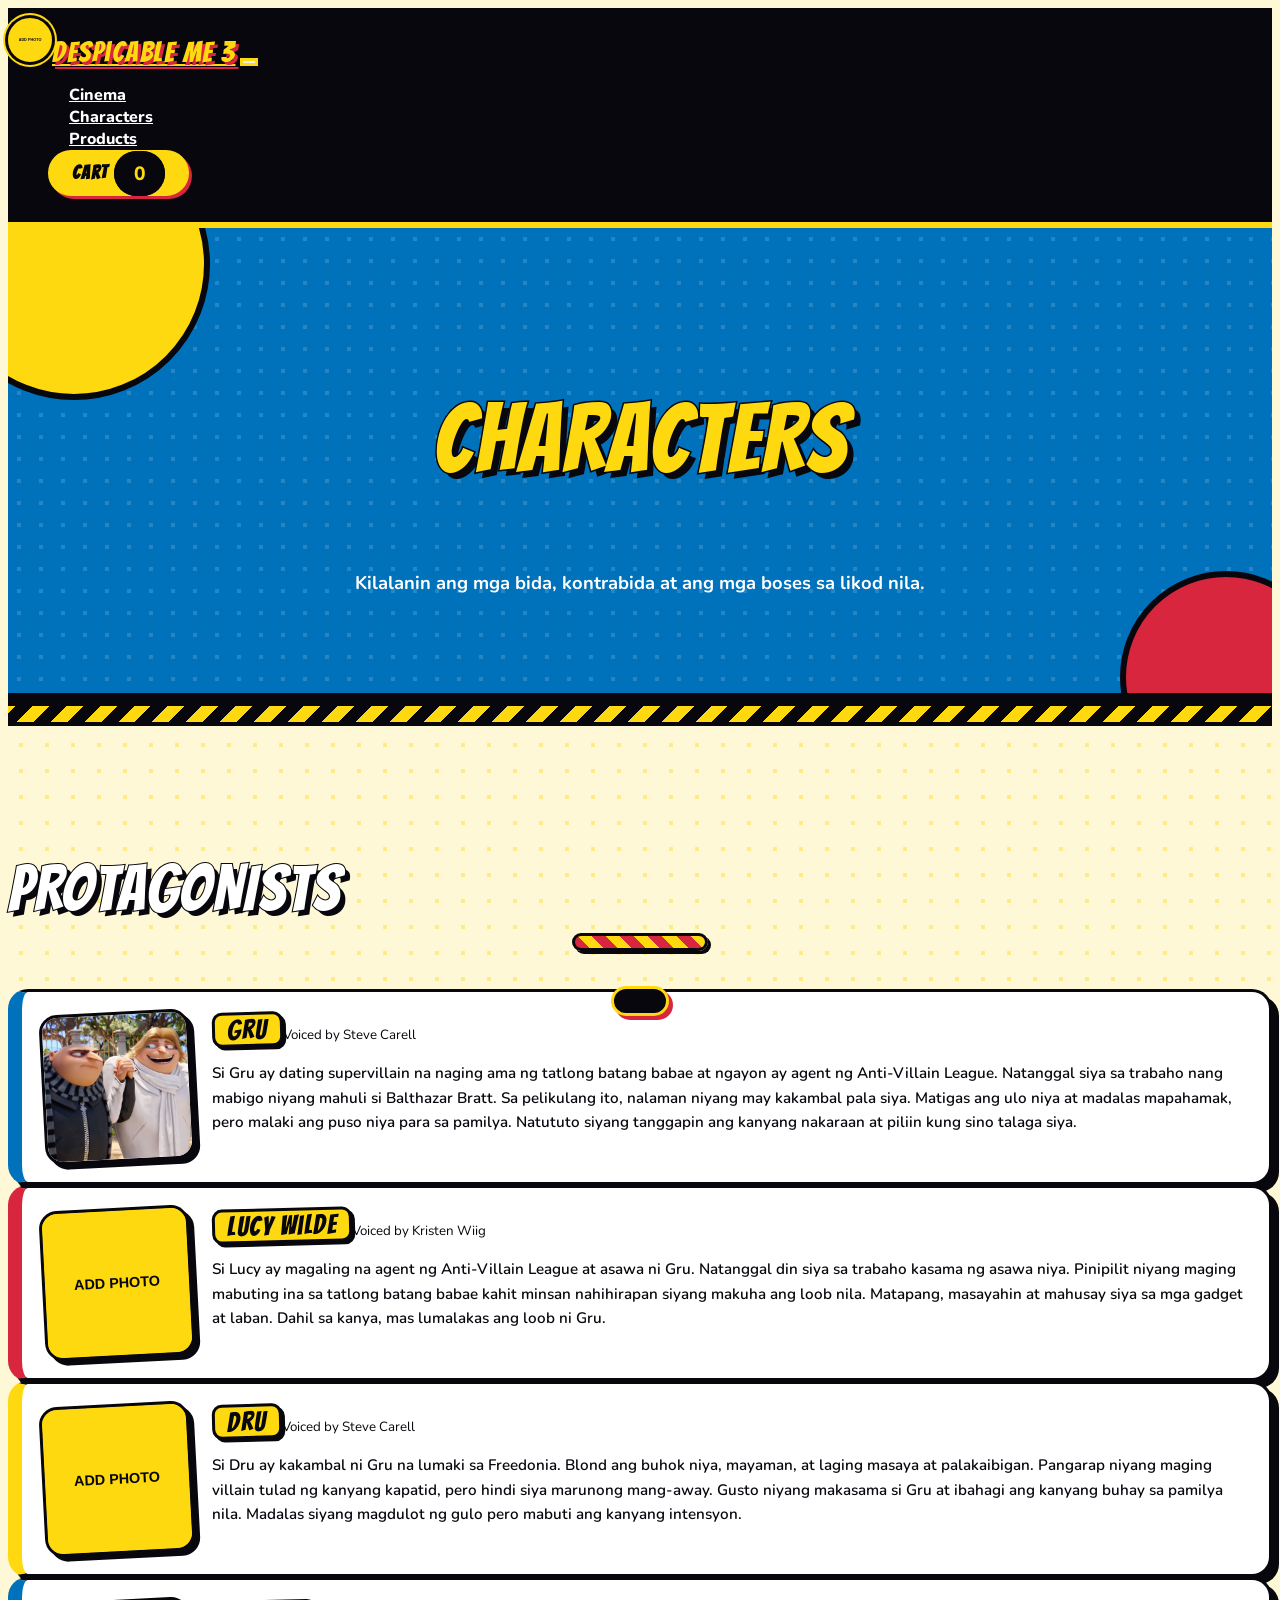
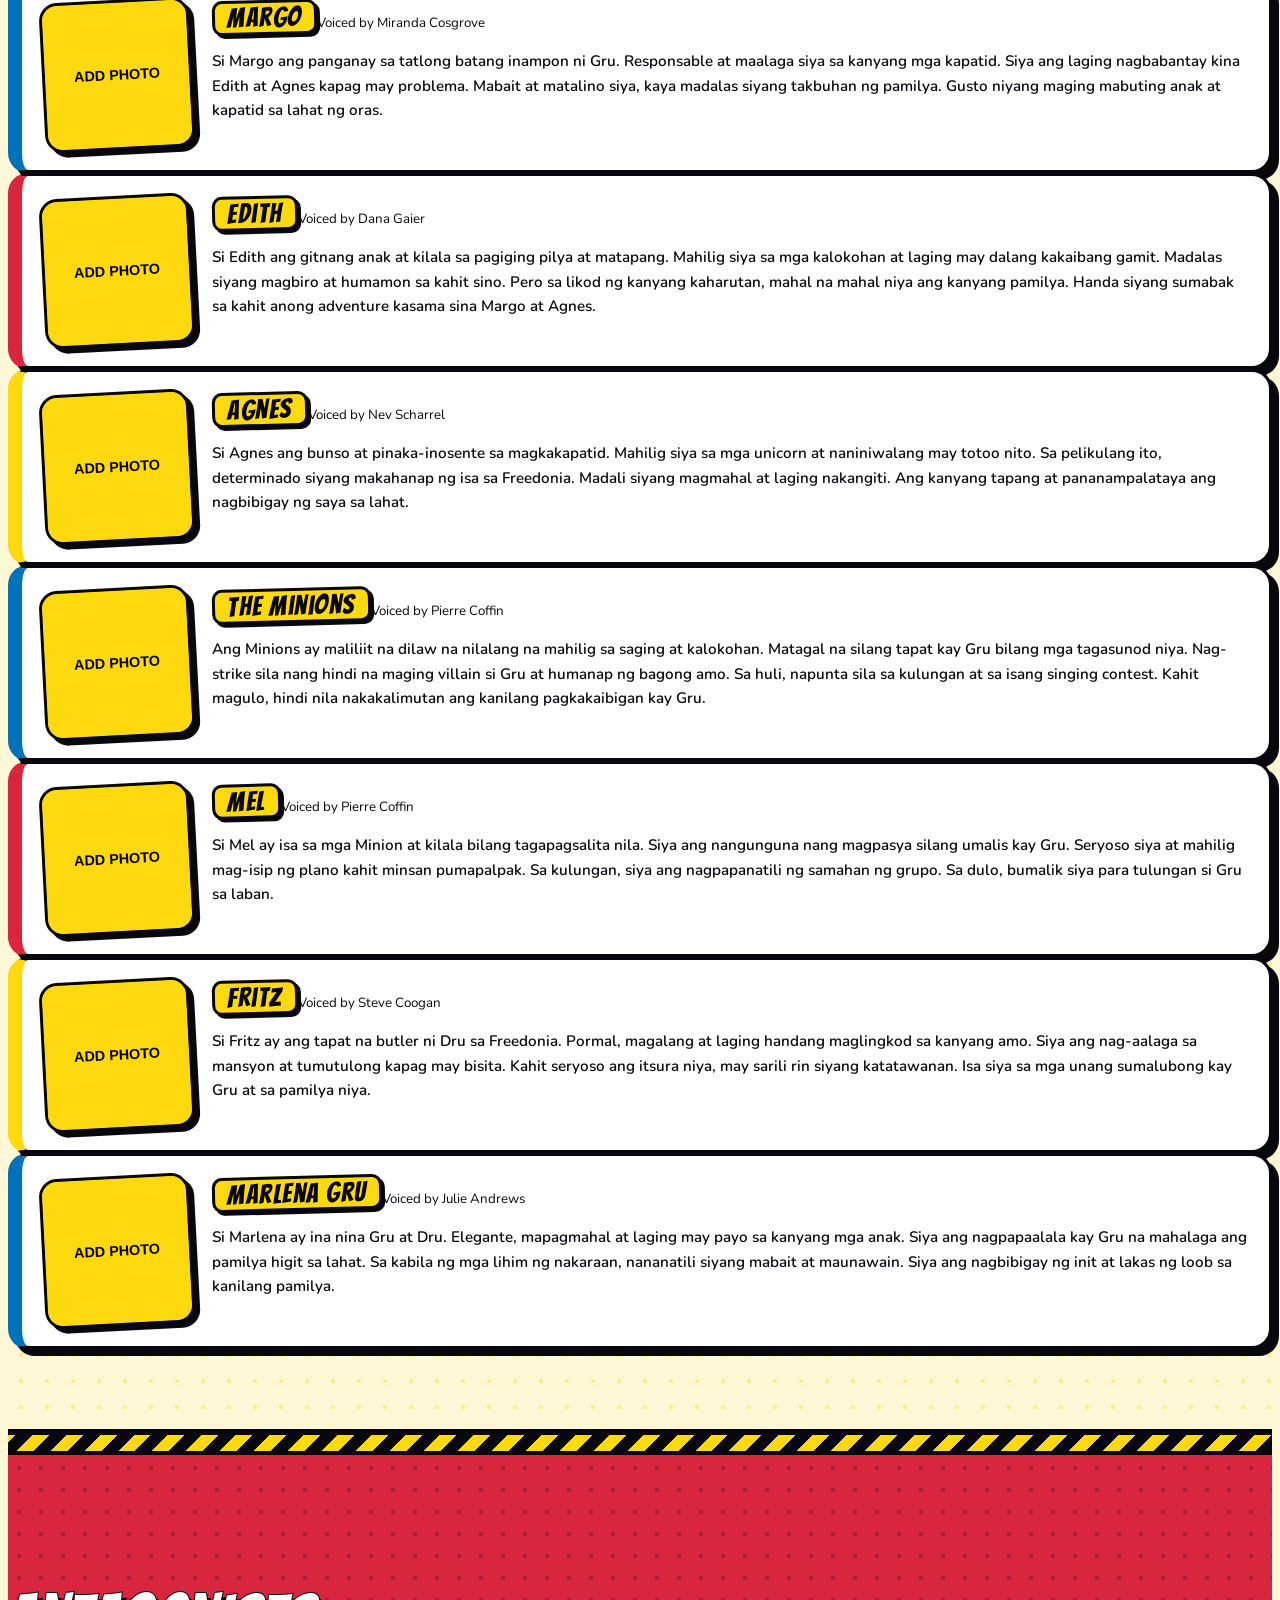
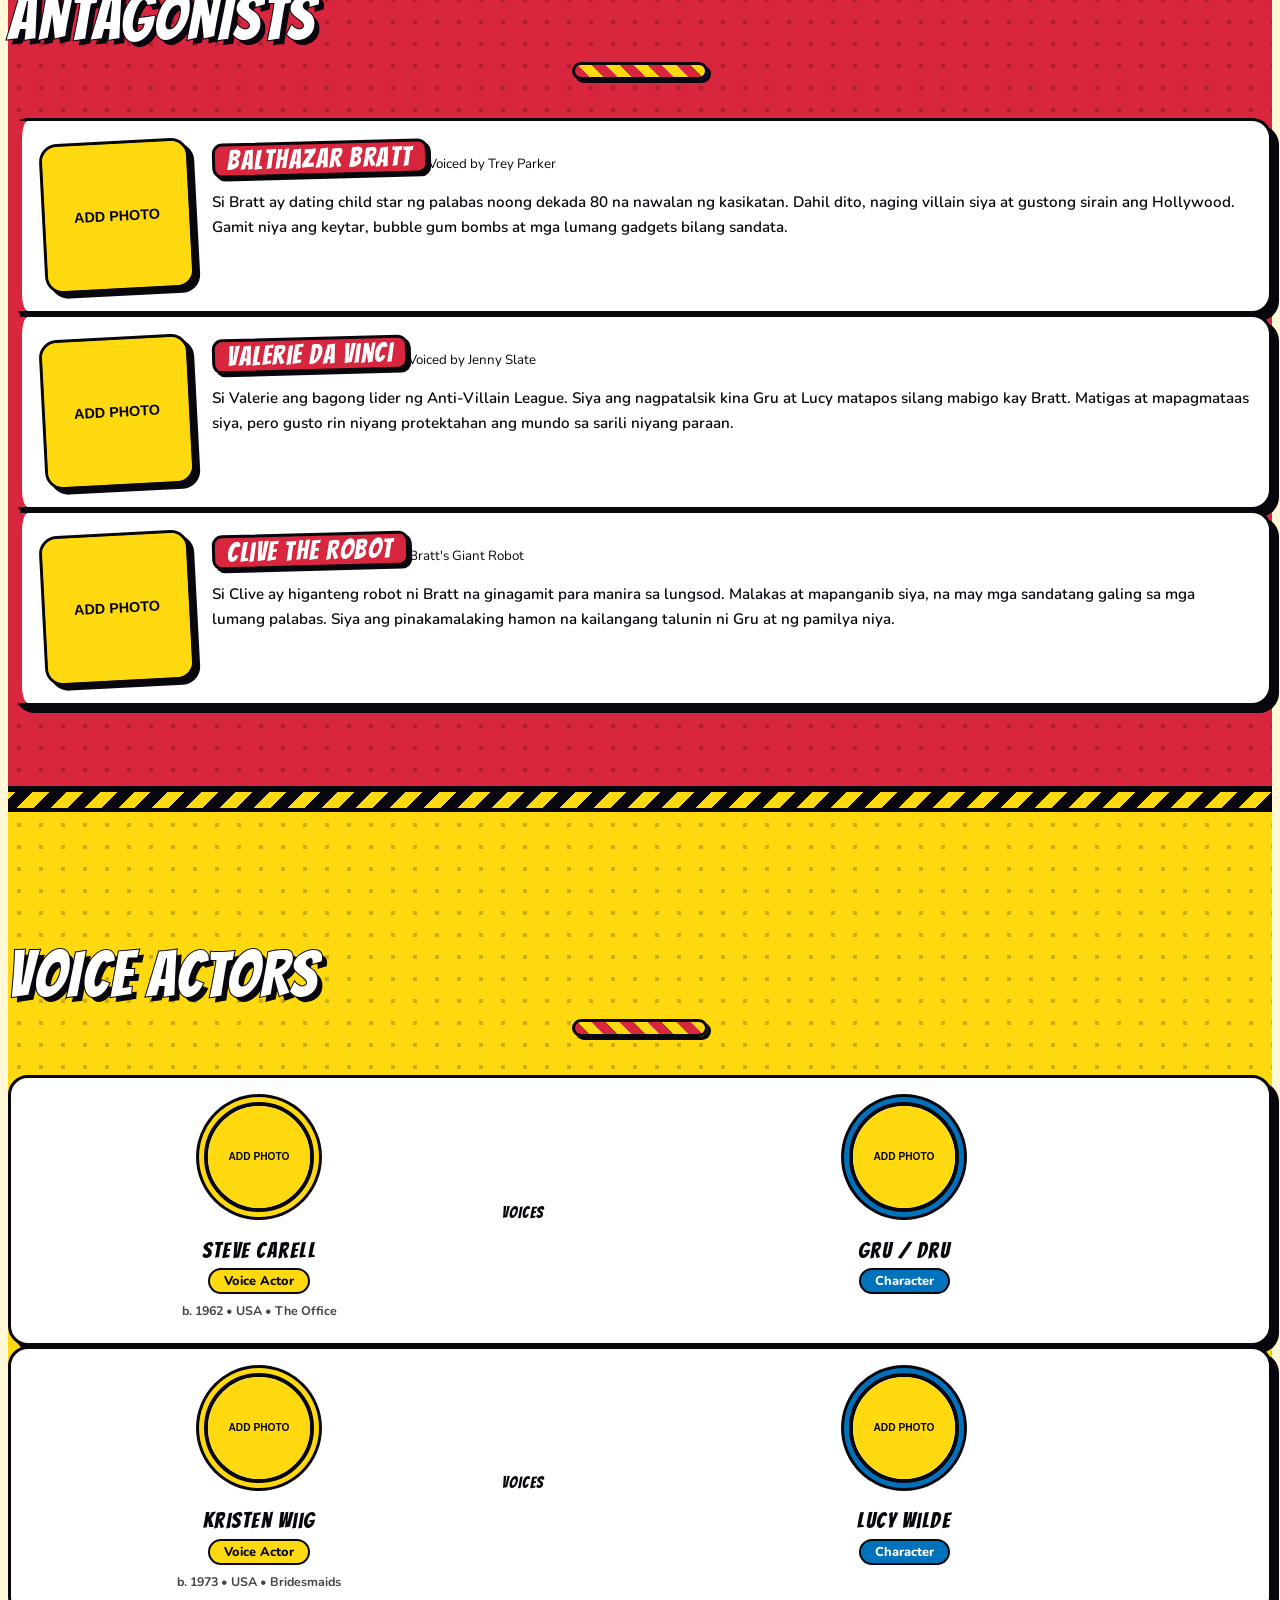
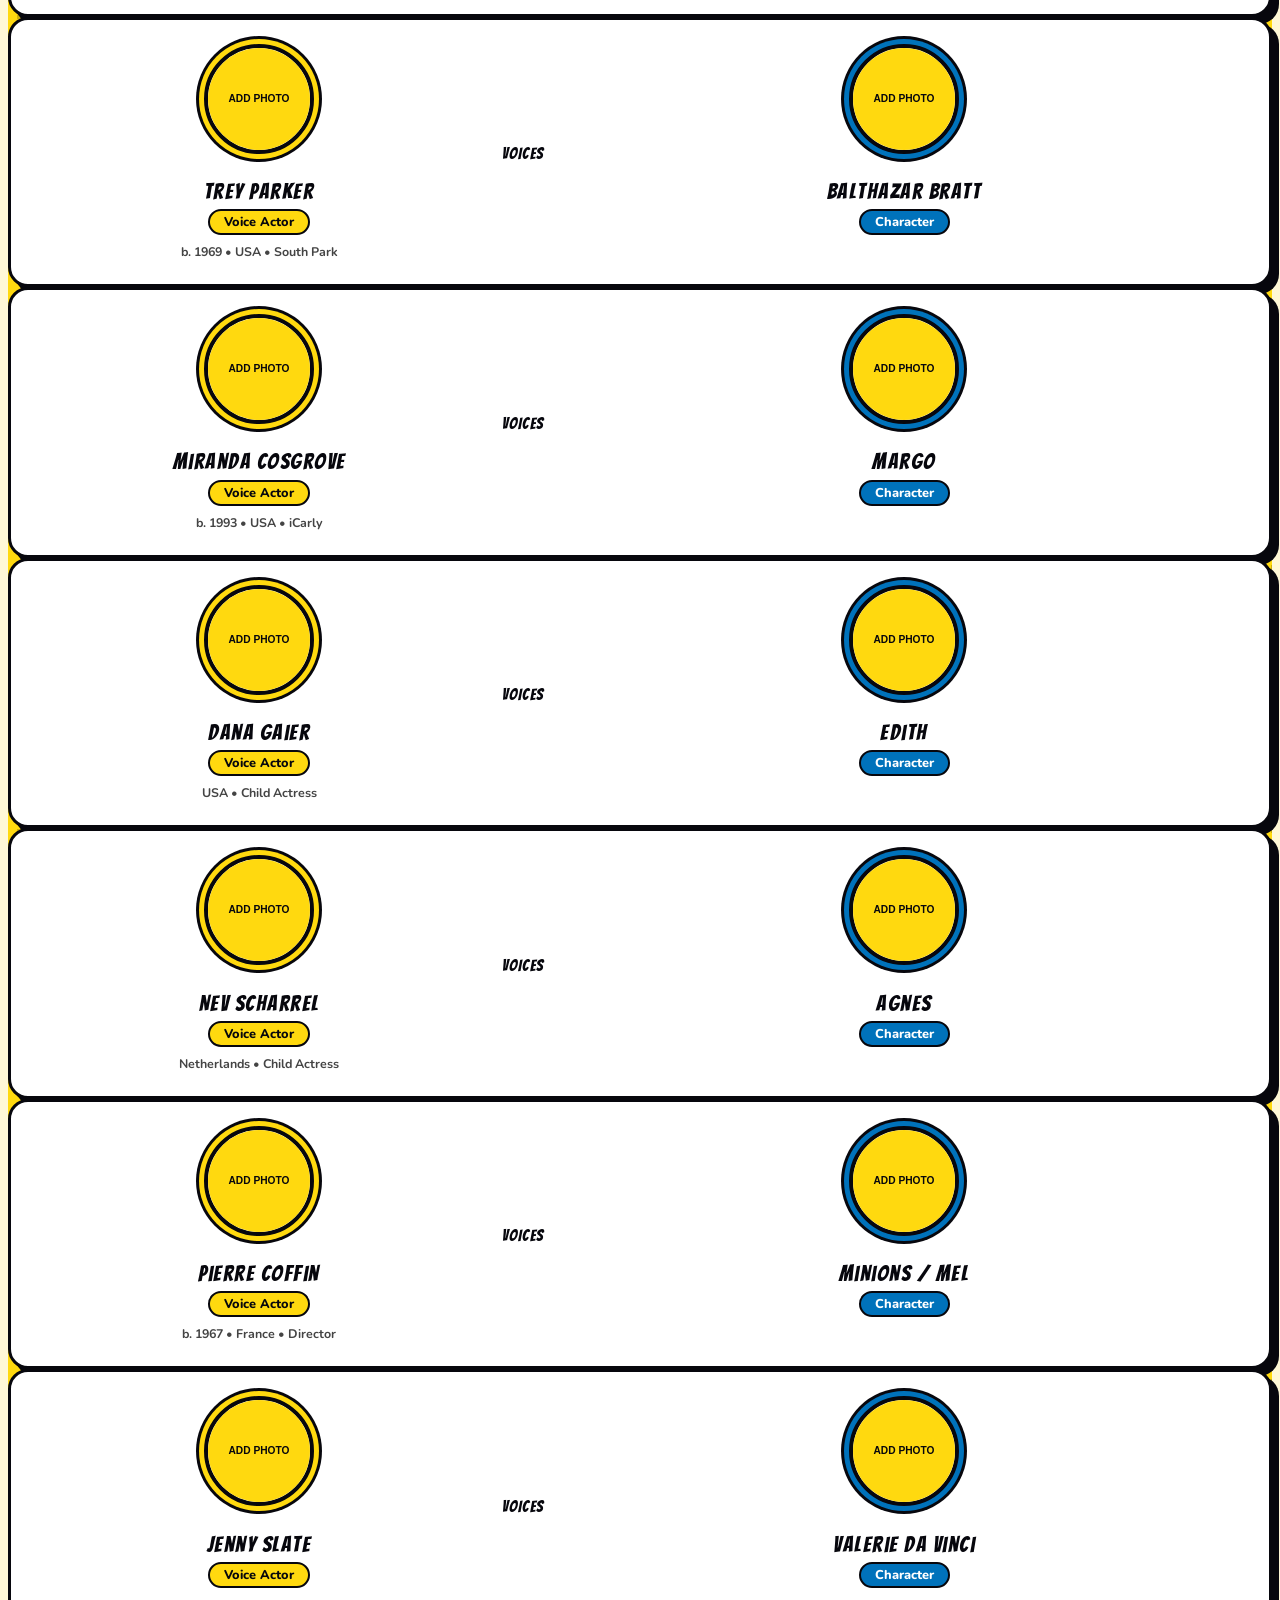
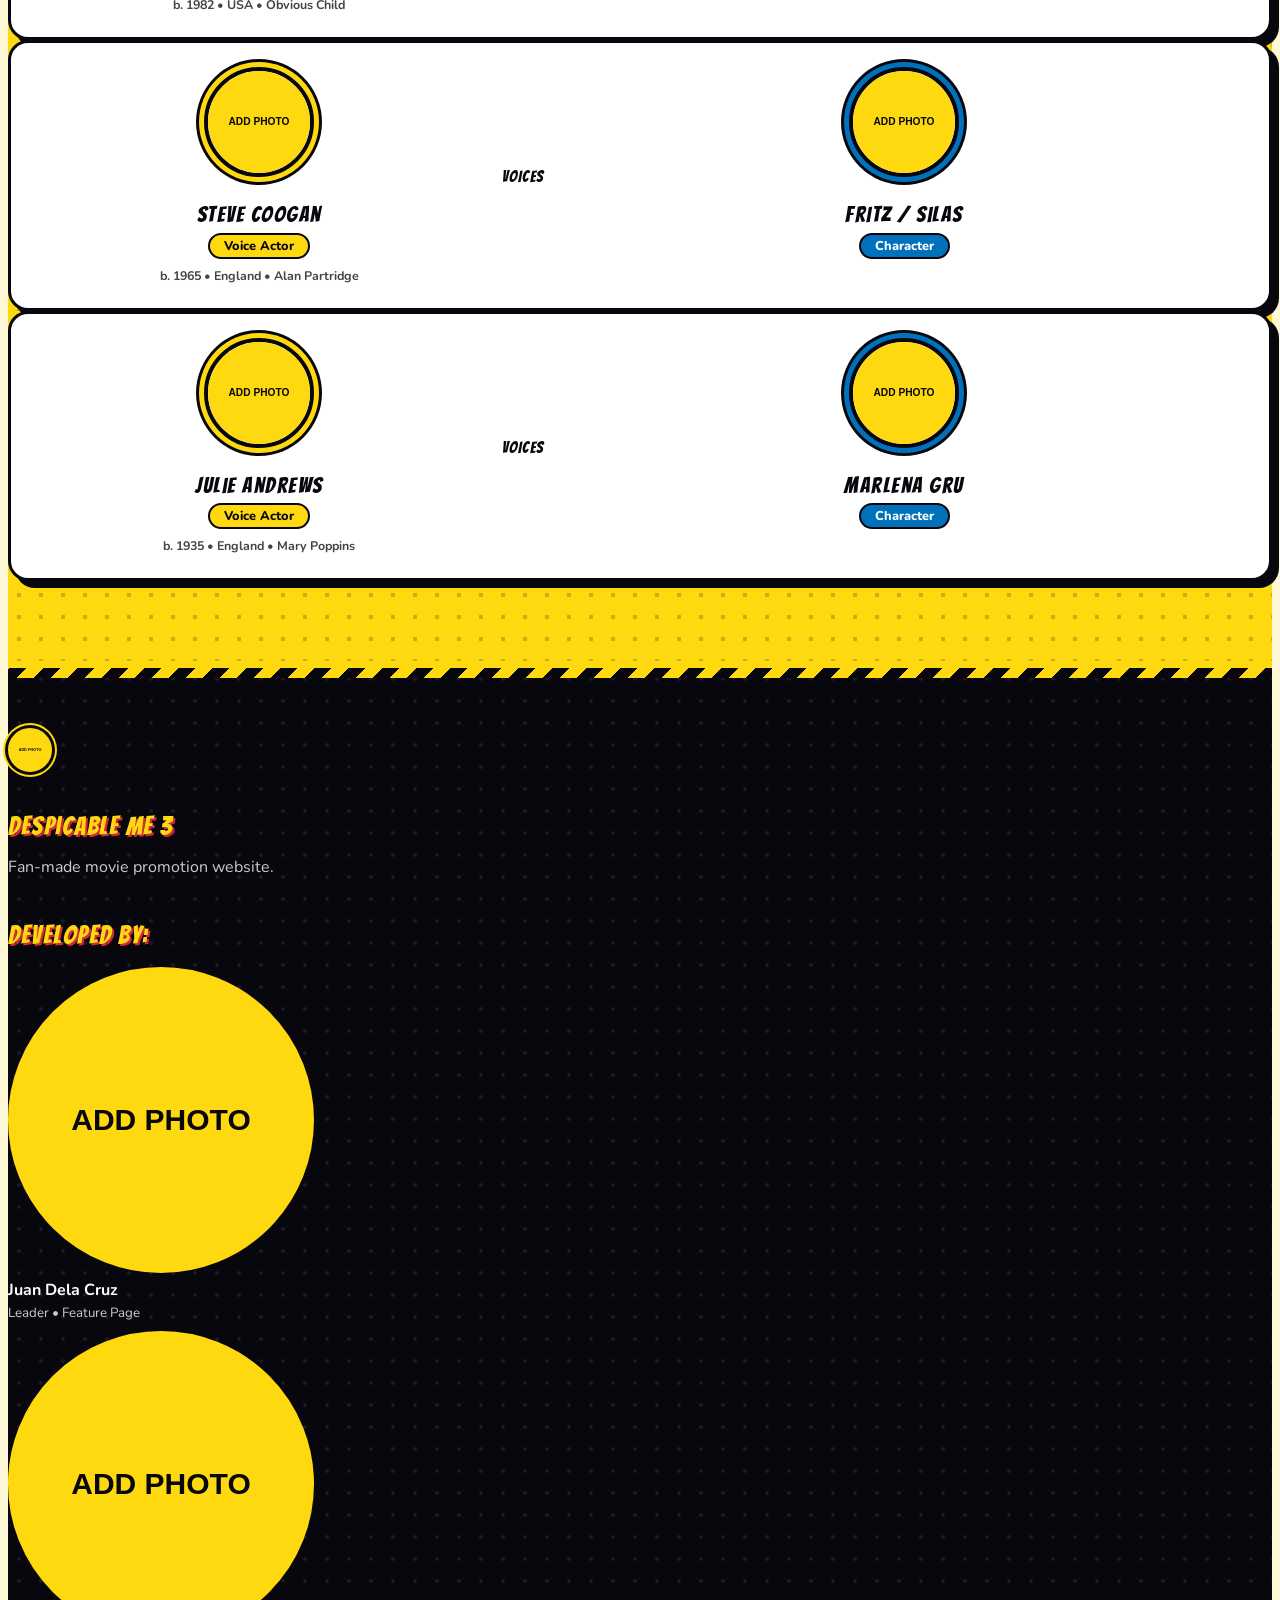
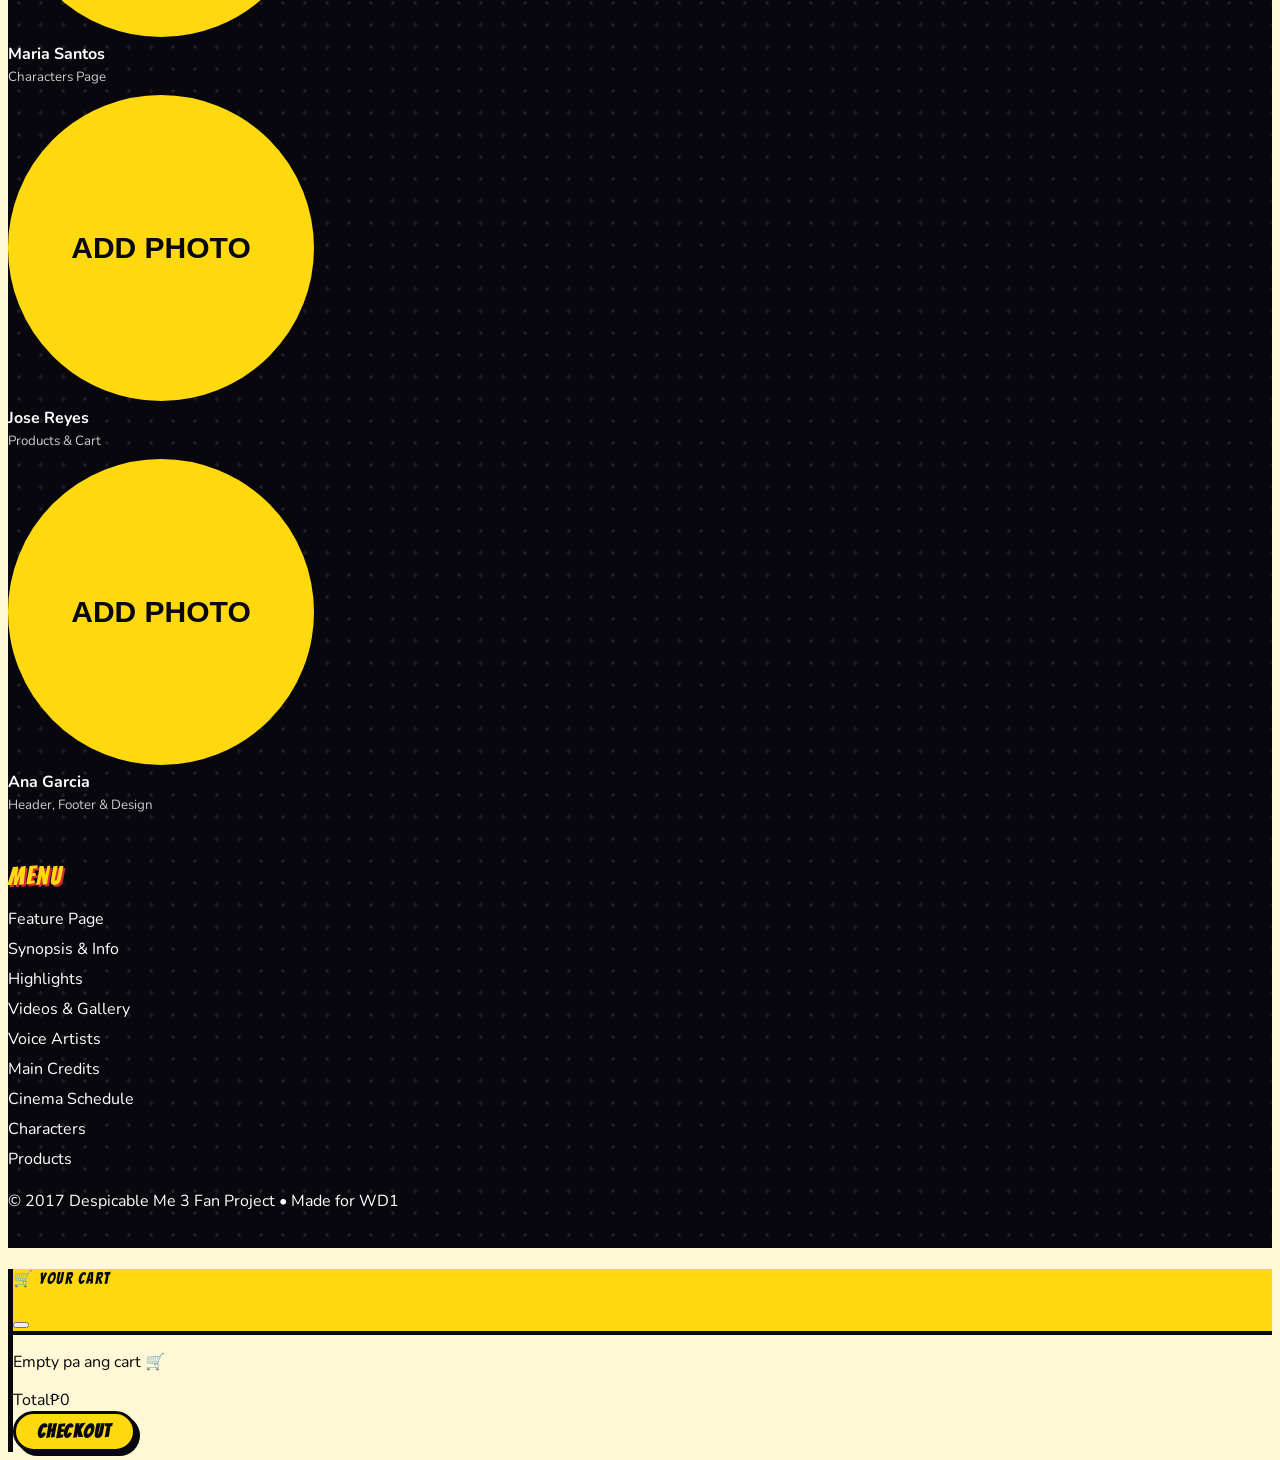
==== commit 643e73cf: "Update style.css" ====
--- a/characters.html
+++ b/characters.html
@@ -24,13 +24,10 @@
 <section class="sec sec-light" id="protagonists">
   <div class="container">
     <h2 class="ttl text-center">PROTAGONISTS</h2>
-    <div class="pop p-3 mb-4 text-center" style="background:#fff">
-      <p class="mb-0 fw-bold">Ito ang mga bida ng Despicable Me 3: ang pamilya ni Gru, ang kakambal niyang si Dru, ang Minions, at ang mga tumutulong sa kanya na pigilan ang plano ni Bratt.</p>
-    </div>
     <div class="row g-4">
 
       <div class="col-lg-6"><div class="pop ccard h-100">
-        <img class="cimg" src="media/img/characters/gru.jpg" alt="Gru">
+        <img class="cimg" src="media/img/gru_dru.jpg" alt="Gru">
         <div><h4>Gru</h4><small class="fw-bold text-danger">Voiced by Steve Carell</small>
         <p class="mb-0">Si Gru ay dating supervillain na naging ama ng tatlong batang babae at ngayon ay agent ng Anti-Villain League. Natanggal siya sa trabaho nang mabigo niyang mahuli si Balthazar Bratt. Sa pelikulang ito, nalaman niyang may kakambal pala siya. Matigas ang ulo niya at madalas mapahamak, pero malaki ang puso niya para sa pamilya. Natututo siyang tanggapin ang kanyang nakaraan at piliin kung sino talaga siya.</p></div>
       </div></div>
@@ -97,9 +94,6 @@
 <section class="sec sec-red" id="antagonists">
   <div class="container">
     <h2 class="ttl text-center">ANTAGONISTS</h2>
-    <div class="pop p-3 mb-4 text-center" style="background:#fff">
-      <p class="mb-0 fw-bold">Ito ang mga kontrabida at hadlang sa pamilya ni Gru: si Balthazar Bratt na gustong gantihan ang Hollywood, at si Valerie Da Vinci na nagpatalsik sa kanila sa Anti-Villain League.</p>
-    </div>
     <div class="row g-4 justify-content-center">
 
       <div class="col-lg-6"><div class="pop ccard h-100">
@@ -112,6 +106,12 @@
         <img class="cimg" src="media/img/characters/valerie.jpg" alt="Valerie Da Vinci">
         <div><h4>Valerie Da Vinci</h4><small class="fw-bold text-danger">Voiced by Jenny Slate</small>
         <p class="mb-0">Si Valerie ang bagong lider ng Anti-Villain League. Siya ang nagpatalsik kina Gru at Lucy matapos silang mabigo kay Bratt. Matigas at mapagmataas siya, pero gusto rin niyang protektahan ang mundo sa sarili niyang paraan.</p></div>
+      </div></div>
+
+      <div class="col-lg-6"><div class="pop ccard h-100">
+        <img class="cimg" src="media/img/characters/clive.jpg" alt="Clive the Robot">
+        <div><h4>Clive the Robot</h4><small class="fw-bold text-danger">Bratt's Giant Robot</small>
+        <p class="mb-0">Si Clive ay higanteng robot ni Bratt na ginagamit para manira sa lungsod. Malakas at mapanganib siya, na may mga sandatang galing sa mga lumang palabas. Siya ang pinakamalaking hamon na kailangang talunin ni Gru at ng pamilya niya.</p></div>
       </div></div>
 
     </div>
@@ -127,85 +127,61 @@
       <div class="col-12 col-lg-6"><div class="pop vc h-100">
         <div class="vside"><img src="media/img/actors/steve-carell.jpg" alt="Steve Carell"><h5>Steve Carell</h5><span>Voice Actor</span><small>b. 1962 • USA • The Office</small></div>
         <div class="varrow"><i class="bi bi-arrow-right-circle-fill"></i><b>VOICES</b></div>
-        <div class="vside chr"><img src="media/img/characters/gru.jpg" alt="Gru"><h5>Gru</h5><span>Protagonist</span>
-          <p class="vdesc">Dating supervillain na naging ama ng tatlong batang babae at agent ng Anti-Villain League. Sa pelikulang ito, nalaman niyang may kakambal pala siyang si Dru. Matigas ang ulo niya pero malaki ang puso para sa pamilya.</p></div>
-      </div></div>
-
-      <div class="col-12 col-lg-6"><div class="pop vc h-100">
-        <div class="vside"><img src="media/img/actors/steve-carell.jpg" alt="Steve Carell"><h5>Steve Carell</h5><span>Voice Actor</span><small>b. 1962 • USA • The Office</small></div>
-        <div class="varrow"><i class="bi bi-arrow-right-circle-fill"></i><b>VOICES</b></div>
-        <div class="vside chr"><img src="media/img/characters/dru.jpg" alt="Dru"><h5>Dru</h5><span>Protagonist</span>
-          <p class="vdesc">Ang kakambal ni Gru na lumaki sa Freedonia. Blond, mayaman at laging masaya. Pangarap niyang maging villain pero hindi siya marunong mang-away.</p></div>
+        <div class="vside chr"><img src="media/img/characters/gru.jpg" alt="Gru"><h5>Gru / Dru</h5><span>Character</span></div>
       </div></div>
 
       <div class="col-12 col-lg-6"><div class="pop vc h-100">
         <div class="vside"><img src="media/img/actors/kristen-wiig.jpg" alt="Kristen Wiig"><h5>Kristen Wiig</h5><span>Voice Actor</span><small>b. 1973 • USA • Bridesmaids</small></div>
         <div class="varrow"><i class="bi bi-arrow-right-circle-fill"></i><b>VOICES</b></div>
-        <div class="vside chr"><img src="media/img/characters/lucy.jpg" alt="Lucy Wilde"><h5>Lucy Wilde</h5><span>Protagonist</span>
-          <p class="vdesc">Magaling na agent ng Anti-Villain League at asawa ni Gru. Pinipilit niyang maging mabuting ina sa tatlong bata. Matapang, masayahin at mahusay sa mga gadget.</p></div>
+        <div class="vside chr"><img src="media/img/characters/lucy.jpg" alt="Lucy Wilde"><h5>Lucy Wilde</h5><span>Character</span></div>
       </div></div>
 
       <div class="col-12 col-lg-6"><div class="pop vc h-100">
         <div class="vside"><img src="media/img/actors/trey-parker.jpg" alt="Trey Parker"><h5>Trey Parker</h5><span>Voice Actor</span><small>b. 1969 • USA • South Park</small></div>
         <div class="varrow"><i class="bi bi-arrow-right-circle-fill"></i><b>VOICES</b></div>
-        <div class="vside chr ant"><img src="media/img/characters/bratt.jpg" alt="Balthazar Bratt"><h5>Balthazar Bratt</h5><span>Antagonist</span>
-          <p class="vdesc">Dating child star noong 80s na nawalan ng kasikatan at naging villain. Gusto niyang sirain ang Hollywood. Gamit niya ang keytar at bubble gum bombs.</p></div>
+        <div class="vside chr"><img src="media/img/characters/bratt.jpg" alt="Balthazar Bratt"><h5>Balthazar Bratt</h5><span>Character</span></div>
       </div></div>
 
       <div class="col-12 col-lg-6"><div class="pop vc h-100">
         <div class="vside"><img src="media/img/actors/miranda-cosgrove.jpg" alt="Miranda Cosgrove"><h5>Miranda Cosgrove</h5><span>Voice Actor</span><small>b. 1993 • USA • iCarly</small></div>
         <div class="varrow"><i class="bi bi-arrow-right-circle-fill"></i><b>VOICES</b></div>
-        <div class="vside chr"><img src="media/img/characters/margo.jpg" alt="Margo"><h5>Margo</h5><span>Protagonist</span>
-          <p class="vdesc">Ang panganay at pinaka-responsableng anak ni Gru. Siya ang laging nagbabantay kina Edith at Agnes. Mabait, matalino at maaasahan.</p></div>
+        <div class="vside chr"><img src="media/img/characters/margo.jpg" alt="Margo"><h5>Margo</h5><span>Character</span></div>
       </div></div>
 
       <div class="col-12 col-lg-6"><div class="pop vc h-100">
         <div class="vside"><img src="media/img/actors/dana-gaier.jpg" alt="Dana Gaier"><h5>Dana Gaier</h5><span>Voice Actor</span><small>USA • Child Actress</small></div>
         <div class="varrow"><i class="bi bi-arrow-right-circle-fill"></i><b>VOICES</b></div>
-        <div class="vside chr"><img src="media/img/characters/edith.jpg" alt="Edith"><h5>Edith</h5><span>Protagonist</span>
-          <p class="vdesc">Ang gitnang anak na pilya at matapang. Mahilig siya sa kalokohan at laging may dalang kakaibang gamit. Handa siyang sumabak sa kahit anong adventure.</p></div>
+        <div class="vside chr"><img src="media/img/characters/edith.jpg" alt="Edith"><h5>Edith</h5><span>Character</span></div>
       </div></div>
 
       <div class="col-12 col-lg-6"><div class="pop vc h-100">
         <div class="vside"><img src="media/img/actors/nev-scharrel.jpg" alt="Nev Scharrel"><h5>Nev Scharrel</h5><span>Voice Actor</span><small>Netherlands • Child Actress</small></div>
         <div class="varrow"><i class="bi bi-arrow-right-circle-fill"></i><b>VOICES</b></div>
-        <div class="vside chr"><img src="media/img/characters/agnes.jpg" alt="Agnes"><h5>Agnes</h5><span>Protagonist</span>
-          <p class="vdesc">Ang inosenteng bunso na mahilig sa unicorn. Naniniwala siyang may totoong unicorn at determinado siyang makahanap nito. Laging nakangiti at madaling magmahal.</p></div>
+        <div class="vside chr"><img src="media/img/characters/agnes.jpg" alt="Agnes"><h5>Agnes</h5><span>Character</span></div>
       </div></div>
 
       <div class="col-12 col-lg-6"><div class="pop vc h-100">
         <div class="vside"><img src="media/img/actors/pierre-coffin.jpg" alt="Pierre Coffin"><h5>Pierre Coffin</h5><span>Voice Actor</span><small>b. 1967 • France • Director</small></div>
         <div class="varrow"><i class="bi bi-arrow-right-circle-fill"></i><b>VOICES</b></div>
-        <div class="vside chr"><img src="media/img/characters/minions.jpg" alt="Minions"><h5>The Minions</h5><span>Protagonist</span>
-          <p class="vdesc">Maliliit na dilaw na tagasunod ni Gru na mahilig sa saging at kalokohan. Nag-strike sila at naghanap ng bagong amo. Kahit magulo, tapat pa rin sila kay Gru.</p></div>
-      </div></div>
-
-      <div class="col-12 col-lg-6"><div class="pop vc h-100">
-        <div class="vside"><img src="media/img/actors/pierre-coffin.jpg" alt="Pierre Coffin"><h5>Pierre Coffin</h5><span>Voice Actor</span><small>b. 1967 • France • Director</small></div>
-        <div class="varrow"><i class="bi bi-arrow-right-circle-fill"></i><b>VOICES</b></div>
-        <div class="vside chr"><img src="media/img/characters/mel.jpg" alt="Mel"><h5>Mel</h5><span>Protagonist</span>
-          <p class="vdesc">Ang seryosong tagapagsalita ng mga Minion. Siya ang nanguna sa pag-alis nila kay Gru. Sa huli, bumalik siya para tulungan ito sa laban.</p></div>
+        <div class="vside chr"><img src="media/img/characters/minions.jpg" alt="Minions"><h5>Minions / Mel</h5><span>Character</span></div>
       </div></div>
 
       <div class="col-12 col-lg-6"><div class="pop vc h-100">
         <div class="vside"><img src="media/img/actors/jenny-slate.jpg" alt="Jenny Slate"><h5>Jenny Slate</h5><span>Voice Actor</span><small>b. 1982 • USA • Obvious Child</small></div>
         <div class="varrow"><i class="bi bi-arrow-right-circle-fill"></i><b>VOICES</b></div>
-        <div class="vside chr ant"><img src="media/img/characters/valerie.jpg" alt="Valerie Da Vinci"><h5>Valerie Da Vinci</h5><span>Antagonist</span>
-          <p class="vdesc">Bagong lider ng Anti-Villain League. Siya ang nagpatalsik kina Gru at Lucy matapos nilang mabigo kay Bratt. Mapagmataas pero gusto ring protektahan ang mundo.</p></div>
+        <div class="vside chr"><img src="media/img/characters/valerie.jpg" alt="Valerie Da Vinci"><h5>Valerie Da Vinci</h5><span>Character</span></div>
       </div></div>
 
       <div class="col-12 col-lg-6"><div class="pop vc h-100">
         <div class="vside"><img src="media/img/actors/steve-coogan.jpg" alt="Steve Coogan"><h5>Steve Coogan</h5><span>Voice Actor</span><small>b. 1965 • England • Alan Partridge</small></div>
         <div class="varrow"><i class="bi bi-arrow-right-circle-fill"></i><b>VOICES</b></div>
-        <div class="vside chr"><img src="media/img/characters/fritz.jpg" alt="Fritz"><h5>Fritz</h5><span>Protagonist</span>
-          <p class="vdesc">Pormal at tapat na butler ni Dru sa Freedonia. Siya ang nag-aalaga sa mansyon at sumasalubong sa mga bisita. May sarili rin siyang katatawanan.</p></div>
+        <div class="vside chr"><img src="media/img/characters/fritz.jpg" alt="Fritz"><h5>Fritz / Silas</h5><span>Character</span></div>
       </div></div>
 
       <div class="col-12 col-lg-6"><div class="pop vc h-100">
         <div class="vside"><img src="media/img/actors/julie-andrews.jpg" alt="Julie Andrews"><h5>Julie Andrews</h5><span>Voice Actor</span><small>b. 1935 • England • Mary Poppins</small></div>
         <div class="varrow"><i class="bi bi-arrow-right-circle-fill"></i><b>VOICES</b></div>
-        <div class="vside chr"><img src="media/img/characters/marlena.jpg" alt="Marlena Gru"><h5>Marlena Gru</h5><span>Protagonist</span>
-          <p class="vdesc">Elegante at mapagmahal na ina nina Gru at Dru. Lagi siyang may payo para sa kanyang mga anak. Siya ang nagpapaalala na mahalaga ang pamilya.</p></div>
+        <div class="vside chr"><img src="media/img/characters/marlena.jpg" alt="Marlena Gru"><h5>Marlena Gru</h5><span>Character</span></div>
       </div></div>
 
     </div>
--- a/rsc/css/style.css
+++ b/rsc/css/style.css
@@ -1,169 +1,202 @@
+@import url('https://fonts.googleapis.com/css2?family=Bangers&family=Nunito:wght@400;600;700;800&display=swap');
+
 :root{--y:#FFD90F;--b:#0072BB;--r:#D7263D;--k:#07070D;--cream:#fff8d6}
+*{box-sizing:border-box}
 html{scroll-behavior:smooth;scroll-padding-top:80px}
 body{font-family:'Nunito',sans-serif;color:var(--k);background:var(--cream);overflow-x:hidden}
 h1,h2,h3,h4,h5,.ttl,.navbar-brand,.btn-y,.btn-b,.price{font-family:'Bangers',cursive;font-weight:400;letter-spacing:1.5px}
+::selection{background:var(--r);color:#fff}
 ::-webkit-scrollbar{width:12px}
 ::-webkit-scrollbar-track{background:var(--k)}
 ::-webkit-scrollbar-thumb{background:var(--y);border:2px solid var(--k);border-radius:10px}
 img{max-width:100%}
 
 /* ===== HEADER ===== */
-.logo{width:44px;height:44px;object-fit:cover;border-radius:50%;background:var(--y);border:3px solid var(--y);box-shadow:0 0 0 3px var(--k),0 0 0 5px var(--y)}
-.nav-dm{background:var(--k);border-bottom:6px solid var(--y);box-shadow:0 6px 0 var(--b)}
+.logo{width:44px;height:44px;object-fit:cover;border-radius:50%;background:var(--y);border:3px solid var(--y);box-shadow:0 0 0 3px var(--k),0 0 0 5px var(--y);transition:.3s}
+.navbar-brand:hover .logo{transform:rotate(-12deg) scale(1.1)}
+.nav-dm{background:var(--k);border-bottom:6px solid var(--y);box-shadow:0 6px 0 var(--b);padding:10px 0}
 .nav-dm .navbar-brand{color:var(--y);font-size:1.8rem;text-shadow:3px 3px 0 var(--r)}
-.nav-dm .nav-link{color:#fff;font-weight:800;border-radius:30px;padding:6px 16px!important;transition:.2s}
-.nav-dm .nav-link:hover{background:var(--y);color:var(--k);transform:rotate(-3deg) scale(1.08)}
+.nav-dm .nav-link{color:#fff;font-weight:800;border-radius:30px;padding:6px 18px!important;margin:0 3px;transition:.2s}
+.nav-dm .nav-link:hover,.nav-dm .nav-link.active{background:var(--y);color:var(--k);transform:rotate(-3deg) scale(1.08)}
+.nav-dm .navbar-toggler{border:3px solid var(--y)}
+@media(max-width:991px){.nav-dm .navbar-collapse{background:#15151f;border:3px solid var(--y);border-radius:16px;margin-top:12px;padding:12px}}
 
 /* ===== BUTTONS ===== */
-.btn-y,.btn-b{border:3px solid var(--k);border-radius:50px;box-shadow:4px 4px 0 var(--k);transition:.15s;font-size:1.15rem}
+.btn{font-weight:800}
+.btn-y,.btn-b,.btn-dark{border:3px solid var(--k)!important;border-radius:50px;box-shadow:4px 4px 0 var(--k);transition:.15s}
+.btn-y,.btn-b{font-size:1.2rem;padding:.45rem 1.3rem}
 .btn-y{background:var(--y);color:var(--k)}
 .btn-b{background:var(--b);color:#fff}
-.btn-y:hover,.btn-b:hover{transform:translate(-2px,-2px) rotate(-1.5deg);box-shadow:7px 7px 0 var(--k)}
+.btn-dark{background:var(--k);color:#fff}
+.btn-y:hover,.btn-b:hover,.btn-dark:hover{transform:translate(-2px,-2px) rotate(-1.5deg);box-shadow:7px 7px 0 var(--k)}
 .btn-y:hover{background:#fff;color:var(--k)}
-.btn-b:hover{background:var(--r);color:#fff}
-.btn-y:active,.btn-b:active{transform:translate(3px,3px);box-shadow:0 0 0 var(--k)}
-.nav-dm .btn-y{border-color:var(--y);box-shadow:3px 3px 0 var(--r)}
+.btn-b:hover,.btn-dark:hover{background:var(--r);color:#fff}
+.btn-y:active,.btn-b:active,.btn-dark:active{transform:translate(3px,3px);box-shadow:0 0 0 var(--k)}
+.nav-dm .btn-y{border-color:var(--y)!important;box-shadow:3px 3px 0 var(--r)}
+
+/* ===== BADGES ===== */
+.badge{border:2px solid var(--k);border-radius:30px;padding:.4em .9em;font-family:'Nunito',sans-serif;font-weight:800;letter-spacing:.3px}
+.badge.bg-danger{background:var(--r)!important;font-size:.95rem;transform:rotate(-3deg);box-shadow:3px 3px 0 var(--k);display:inline-block}
+.badge.bg-dark{background:var(--k)!important;color:var(--y)}
 
 /* ===== STICKER CARD ===== */
 .pop{background:#fff;color:var(--k);border:3px solid var(--k);border-radius:20px;box-shadow:7px 7px 0 var(--k);transition:.2s}
-.row>.col:nth-child(odd) .pop:hover,.col-lg-6:nth-child(odd) .pop:hover{transform:translate(-3px,-5px) rotate(-1.5deg);box-shadow:11px 11px 0 var(--k)}
-.row>.col:nth-child(even) .pop:hover,.col-lg-6:nth-child(even) .pop:hover{transform:translate(-3px,-5px) rotate(1.5deg);box-shadow:11px 11px 0 var(--k)}
+.row .pop:hover{box-shadow:11px 11px 0 var(--k)}
+.row>div:nth-child(odd) .pop:hover{transform:translate(-3px,-5px) rotate(-1.2deg)}
+.row>div:nth-child(even) .pop:hover{transform:translate(-3px,-5px) rotate(1.2deg)}
+.pop h5{font-size:1.45rem}
 
 /* ===== SECTIONS ===== */
-.sec{position:relative;padding:90px 0 75px;border-top:6px solid var(--k)}
-.sec::before{content:"";position:absolute;left:0;right:0;top:0;height:14px;background:repeating-linear-gradient(-45deg,var(--k) 0 12px,transparent 12px 24px);opacity:.9}
-.sec-light{background:radial-gradient(circle,#ffd90f55 2px,transparent 2px) 0 0/26px 26px,var(--cream)}
-.sec-yellow{background:radial-gradient(circle,#0003 2px,transparent 2px) 0 0/22px 22px,var(--y)}
-.sec-blue{background:radial-gradient(circle,#ffffff22 2px,transparent 2px) 0 0/22px 22px,var(--b);color:#fff}
-.sec-red{background:radial-gradient(circle,#0003 2px,transparent 2px) 0 0/22px 22px,var(--r);color:#fff}
-.sec-dark{background:linear-gradient(#ffffff0a 1px,transparent 1px) 0 0/32px 32px,linear-gradient(90deg,#ffffff0a 1px,transparent 1px) 0 0/32px 32px,var(--k);color:#fff}
-.sec-dark::before{background:repeating-linear-gradient(-45deg,var(--y) 0 12px,var(--k) 12px 24px)}
-
-.ttl{font-size:clamp(2.4rem,6vw,3.8rem);margin-bottom:34px;color:#fff;-webkit-text-stroke:2px var(--k);paint-order:stroke fill;text-shadow:5px 5px 0 var(--k)}
-.ttl::after{content:"";display:block;width:110px;height:10px;margin-top:8px;background:var(--r);border:3px solid var(--k);border-radius:10px;box-shadow:3px 3px 0 var(--k)}
+.sec{position:relative;padding:95px 0 80px;border-top:6px solid var(--k)}
+.sec::before{content:"";position:absolute;left:0;right:0;top:0;height:16px;background:repeating-linear-gradient(-45deg,var(--k) 0 12px,var(--y) 12px 24px);border-bottom:4px solid var(--k)}
+.sec-light{background:radial-gradient(circle,#ffd90f66 2.5px,transparent 2.5px) 0 0/26px 26px,var(--cream)}
+.sec-yellow{background:radial-gradient(circle,#0003 2.5px,transparent 2.5px) 0 0/22px 22px,var(--y)}
+.sec-blue{background:radial-gradient(circle,#ffffff25 2.5px,transparent 2.5px) 0 0/22px 22px,var(--b);color:#fff}
+.sec-red{background:radial-gradient(circle,#0003 2.5px,transparent 2.5px) 0 0/22px 22px,var(--r);color:#fff}
+.sec-dark{background:linear-gradient(#ffffff0d 1px,transparent 1px) 0 0/32px 32px,linear-gradient(90deg,#ffffff0d 1px,transparent 1px) 0 0/32px 32px,var(--k);color:#fff}
+.sec-dark::before{background:repeating-linear-gradient(-45deg,var(--y) 0 12px,var(--k) 12px 24px);border-bottom-color:var(--y)}
+
+.ttl{font-size:clamp(2.5rem,6vw,4rem);margin-bottom:38px;color:#fff;-webkit-text-stroke:2px var(--k);paint-order:stroke fill;text-shadow:5px 5px 0 var(--k)}
+.ttl::after{content:"";display:block;width:130px;height:12px;margin-top:10px;background:repeating-linear-gradient(45deg,var(--r) 0 10px,var(--y) 10px 20px);border:3px solid var(--k);border-radius:10px;box-shadow:3px 3px 0 var(--k)}
 .ttl.text-center::after{margin-inline:auto}
-.sec-red .ttl::after{background:var(--y)}
-.sec-blue .ttl::after{background:var(--y)}
 .sec-dark .ttl{color:var(--y);-webkit-text-stroke:0;text-shadow:4px 4px 0 var(--r)}
 .sec-dark .ttl::after{border-color:var(--y);box-shadow:none}
-.intro{max-width:780px;margin:-10px auto 38px;text-align:center;font-weight:800;font-size:1.1rem}
 
 /* ===== HERO ===== */
-.hero{position:relative;overflow:hidden;padding:90px 0 100px;border-bottom:7px solid var(--k);background:radial-gradient(circle,#0003 2.5px,transparent 2.5px) 0 0/22px 22px,var(--y)}
-.hero::before{content:"";position:absolute;width:480px;height:480px;right:-130px;top:-150px;border-radius:50%;background:var(--b);border:7px solid var(--k);box-shadow:inset -25px -25px 0 #0004}
+.hero{position:relative;overflow:hidden;padding:90px 0 110px;border-bottom:7px solid var(--k);
+  background:radial-gradient(circle,#0002 2px,transparent 2px) 0 0/22px 22px,repeating-conic-gradient(from 0deg at 78% 50%,#FFD90F 0 8deg,#FFE95E 8deg 16deg)}
+.hero::before{content:"";position:absolute;width:440px;height:440px;right:4%;top:50%;transform:translateY(-50%);border-radius:50%;background:var(--b);border:7px solid var(--k);box-shadow:inset -28px -28px 0 #0004,10px 10px 0 var(--k)}
 .hero::after{content:"";position:absolute;width:220px;height:220px;left:-80px;bottom:-100px;border-radius:50%;background:var(--r);border:7px solid var(--k)}
 .hero .container{position:relative;z-index:2}
-.hero h1{font-size:clamp(3.4rem,10vw,7rem);line-height:.95;color:#fff;-webkit-text-stroke:3px var(--k);paint-order:stroke fill;text-shadow:7px 7px 0 var(--k);margin:10px 0 18px}
-.hero .lead{font-size:1.2rem;max-width:560px;background:#fff;border:3px solid var(--k);border-radius:16px;padding:14px 18px;box-shadow:5px 5px 0 var(--k)}
-.hero .btn{margin:6px 8px 0 0}
-.tag{display:inline-block;background:var(--r);color:#fff;font-weight:800;border-radius:30px;padding:6px 18px;border:3px solid var(--k);box-shadow:3px 3px 0 var(--k);transform:rotate(-2deg);letter-spacing:1px}
-.poster{display:inline-block;width:100%;max-width:210px;background:var(--y);border:5px solid var(--k);border-radius:16px;box-shadow:9px 9px 0 var(--k);transform:rotate(4deg);animation:flo 4s ease-in-out infinite}
-@keyframes flo{0%,100%{transform:rotate(4deg) translateY(0)}50%{transform:rotate(2deg) translateY(-12px)}}
+.hero h1{font-size:clamp(3.4rem,10vw,7.2rem);line-height:.95;color:#fff;-webkit-text-stroke:3px var(--k);paint-order:stroke fill;text-shadow:7px 7px 0 var(--k);margin:12px 0 22px}
+.hero h1::after{display:none}
+.hero .lead{font-size:1.2rem;max-width:560px;background:#fff;border:3px solid var(--k);border-radius:16px;padding:14px 18px;box-shadow:6px 6px 0 var(--k);margin-bottom:24px}
+.hero .btn{margin:6px 10px 0 0}
+.poster{display:block;width:100%;max-width:300px;margin:0 auto;background:var(--y);border:6px solid var(--k);border-radius:18px;box-shadow:11px 11px 0 var(--k);transform:rotate(4deg);animation:flo 4s ease-in-out infinite}
+@keyframes flo{0%,100%{transform:rotate(4deg) translateY(0)}50%{transform:rotate(2deg) translateY(-14px)}}
+@media(max-width:767px){.hero::before{display:none}.poster{max-width:220px;margin-top:20px}}
 
 /* ===== PAGE BANNER ===== */
-.page-h{position:relative;overflow:hidden;background:radial-gradient(circle,#ffffff22 2.5px,transparent 2.5px) 0 0/22px 22px,var(--b);color:#fff;padding:75px 0;text-align:center;border-bottom:7px solid var(--k)}
+.page-h{position:relative;overflow:hidden;background:radial-gradient(circle,#ffffff25 2.5px,transparent 2.5px) 0 0/22px 22px,var(--b);color:#fff;padding:80px 0;text-align:center;border-bottom:7px solid var(--k)}
 .page-h::before{content:"";position:absolute;width:260px;height:260px;left:-70px;top:-100px;border-radius:50%;background:var(--y);border:6px solid var(--k)}
 .page-h::after{content:"";position:absolute;width:200px;height:200px;right:-60px;bottom:-90px;border-radius:50%;background:var(--r);border:6px solid var(--k)}
 .page-h .container{position:relative;z-index:2}
 .page-h h1{font-size:clamp(3rem,9vw,6rem);color:var(--y);-webkit-text-stroke:3px var(--k);paint-order:stroke fill;text-shadow:6px 6px 0 var(--k)}
-.page-h p{font-size:1.15rem}
+.page-h p{font-size:1.15rem;font-weight:700}
 
 /* ===== SYNOPSIS / INFO ===== */
-#synopsis p{font-size:1.08rem;font-weight:600;line-height:1.7}
-#info .pop{background:var(--y);transform:rotate(1.5deg)}
-#info h4{font-size:1.8rem;color:var(--r);text-shadow:2px 2px 0 var(--k)}
-#info li{padding:7px 0;border-bottom:2px dashed #0004}
-#info li:last-child{border:0}
-
-/* ===== HIGHLIGHTS (with picture) ===== */
-.hl{padding:26px 18px;text-align:center;height:100%}
-.hl.hp{padding:0;overflow:hidden;text-align:center}
-.hl.hp img{display:block;width:100%;aspect-ratio:4/3;object-fit:cover;border-bottom:3px solid var(--k);background:var(--y);transition:.35s}
-.hl.hp:hover img{transform:scale(1.07)}
-.hl.hp .hb{position:relative;z-index:2;background:#fff;padding:16px 14px 18px}
-.hl.hp h5{font-size:1.5rem;margin-bottom:6px;color:var(--r);text-shadow:2px 2px 0 var(--y)}
-.hl.hp p{margin:0;font-weight:700;font-size:.92rem}
+#synopsis p{font-size:1.08rem;font-weight:600;line-height:1.75}
+#info .pop{background:#fff!important}
+#info .bi{color:var(--r);text-shadow:2px 2px 0 var(--y)}
+#info h5{color:var(--b)}
+
+/* ===== HIGHLIGHTS ===== */
+.hl{overflow:hidden;padding:0;text-align:center}
+.hl .hp{display:block;width:100%;aspect-ratio:4/3;object-fit:cover;border-bottom:3px solid var(--k);background:var(--y);transition:.4s}
+.hl:hover .hp{transform:scale(1.08)}
+.hl{position:relative}
+.hl>.p-3{position:relative;z-index:2;background:#fff}
+.hl h5{color:var(--r);text-shadow:2px 2px 0 var(--y);font-size:1.6rem}
+.hl p{font-weight:700;font-size:.92rem}
 
 /* ===== VIDEOS ===== */
 .vplayer{width:100%;aspect-ratio:16/9;background:#000;border-radius:18px;border:4px solid var(--y);box-shadow:0 0 0 4px var(--k),10px 10px 0 4px var(--r)}
-.vitem{position:relative;display:flex;gap:12px;align-items:center;background:linear-gradient(90deg,#2a2a3a,#171722);border-left:6px solid var(--y);padding:12px;border-radius:12px;transition:.2s}
+.vitem{position:relative;display:flex;gap:12px;align-items:center;background:linear-gradient(90deg,#2a2a3a,#171722);border-left:6px solid var(--y);padding:12px;border-radius:12px;transition:.2s;color:#fff}
 .vitem:hover{transform:translateX(6px)}
 .vitem::after{content:"▶";margin-left:auto;color:var(--y);font-size:1.2rem}
 .vitem img{width:120px;aspect-ratio:16/9;object-fit:cover;border-radius:8px;border:2px solid var(--y);background:var(--y);flex:none}
-.vitem b{font-family:'Bangers',cursive;font-weight:400;font-size:1.15rem;letter-spacing:1px}
-
-/* ===== GALLERY (full size) ===== */
-.gal img{display:block;width:100%;height:auto;aspect-ratio:16/9;object-fit:cover;border-radius:16px;border:4px solid var(--y);background:var(--y);box-shadow:8px 8px 0 var(--r);transition:.25s}
-.gal .col-12:nth-child(odd) img{transform:rotate(-1deg)}
-.gal .col-12:nth-child(even) img{transform:rotate(1deg)}
-.gal img:hover{transform:scale(1.03) rotate(0)}
-
-/* ===== ACTORS ===== */
-.acard{padding:20px 12px 16px;text-align:center;height:100%}
-.aimg{width:104px;height:104px;object-fit:cover;border-radius:50%;background:var(--y);border:3px solid var(--k);box-shadow:0 0 0 5px var(--y),0 0 0 8px var(--k);margin:6px 0 14px;transition:.3s}
-.acard:hover .aimg{transform:scale(1.1) rotate(-6deg)}
-.acard h5{font-size:1.3rem;margin:0 0 6px}
-.acard p{font-size:.82rem;margin:8px 0 0;font-weight:700;opacity:.8}
-.role{display:inline-block;background:var(--r);color:#fff;border:2px solid var(--k);border-radius:20px;padding:2px 12px;font-size:.8rem;font-weight:800}
+.vitem b{font-family:'Bangers',cursive;font-weight:400;font-size:1.2rem;letter-spacing:1px;color:var(--y)}
+
+/* ===== GALLERY ===== */
+img.gal,.gal img{display:block;width:100%;height:auto;aspect-ratio:16/9;object-fit:cover;border-radius:16px;background:var(--y);transition:.25s}
+img.gal{border:4px solid var(--k);box-shadow:8px 8px 0 var(--r)}
+.gal img{border:4px solid var(--y);box-shadow:8px 8px 0 var(--r)}
+img.gal:hover{transform:scale(1.03) rotate(-.6deg);box-shadow:12px 12px 0 var(--r)}
 
 /* ===== CHARACTERS ===== */
-.ccard{display:flex;gap:18px;padding:18px;align-items:center;height:100%;border-left:12px solid var(--b)}
+.ccard{display:flex;gap:20px;padding:20px;align-items:flex-start;height:100%;border-left:14px solid var(--b)}
 .col-lg-6:nth-child(3n+2) .ccard{border-left-color:var(--r)}
 .col-lg-6:nth-child(3n) .ccard{border-left-color:var(--y)}
-.cimg{width:135px;height:135px;object-fit:cover;border-radius:18px;border:3px solid var(--k);box-shadow:5px 5px 0 var(--k);flex:none;background:var(--y);transform:rotate(-3deg)}
-.ccard h4{font-size:1.8rem;margin:0 0 4px}
-.ccard p{margin:10px 0 0;font-size:.95rem;font-weight:600;line-height:1.55}
-@media(max-width:575px){.ccard{flex-direction:column;text-align:center;border-left-width:3px;border-top:12px solid var(--b)}}
-/* ===== Voice Actor → Character cards ===== */
-.vc{display:flex;align-items:center;justify-content:space-around;gap:.6rem;padding:1.4rem .8rem;background:#fff}
+#antagonists .ccard{border-left-color:var(--r)!important}
+.cimg{width:150px;height:150px;flex:none;border-radius:18px;border:3px solid var(--k);box-shadow:5px 5px 0 var(--k);background:var(--y);transform:rotate(-3deg);overflow:hidden}
+.cimg img{display:block;width:100%;height:100%;object-fit:cover}
+img.cimg{object-fit:cover}
+.ccard>div:last-child{flex:1;min-width:0}
+.ccard h4{display:inline-block;font-size:1.7rem;margin:0 0 8px;background:var(--y);border:3px solid var(--k);border-radius:10px;padding:0 12px;transform:rotate(-1.5deg);box-shadow:3px 3px 0 var(--k)}
+#antagonists .ccard h4{background:var(--r);color:#fff}
+.ccard p{margin:6px 0 0;font-size:.95rem;font-weight:600;line-height:1.6}
+.ccard .badge{display:inline-block}
+@media(max-width:575px){
+  .ccard{flex-direction:column;align-items:center;text-align:center;border-left-width:3px;border-top:14px solid var(--b)}
+  .cimg{width:130px;height:130px}
+}
+
+/* ===== VOICE ACTOR -> CHARACTER ===== */
+.vc{display:flex;align-items:flex-start;justify-content:space-around;gap:.6rem;padding:1.5rem .9rem;background:#fff}
 .vside{flex:1;text-align:center;min-width:0}
-.vside img{width:110px;height:110px;border-radius:50%;object-fit:cover;background:#fff;border:4px solid var(--k);box-shadow:0 0 0 5px var(--y),0 0 0 8px var(--k)}
+.vside.chr{flex:1.5}
+.vside img{width:110px;height:110px;border-radius:50%;object-fit:cover;background:#fff;border:4px solid var(--k);box-shadow:0 0 0 5px var(--y),0 0 0 8px var(--k);transition:.3s}
+.vc:hover .vside img{transform:rotate(-5deg) scale(1.05)}
 .vside.chr img{box-shadow:0 0 0 5px var(--b),0 0 0 8px var(--k)}
-.vside h5{font-family:'Bangers',cursive;letter-spacing:1px;font-size:1.35rem;margin:1.1rem 0 .3rem;color:var(--k)}
-.vside span{display:inline-block;background:var(--r);color:#fff;font-weight:800;font-size:.8rem;padding:2px 14px;border:2px solid var(--k);border-radius:20px}
-.vside.chr span{background:var(--b)}
+.vside h5{font-size:1.4rem;margin:1.2rem 0 .4rem;color:var(--k)}
+.vside span{display:inline-block;background:var(--b);color:#fff;font-weight:800;font-size:.8rem;padding:2px 14px;border:2px solid var(--k);border-radius:20px}
+.vside:not(.chr) span{background:var(--y);color:var(--k)}
+.vside.chr.ant span{background:var(--r)}
+.vside.chr.ant img{box-shadow:0 0 0 5px var(--r),0 0 0 8px var(--k)}
 .vside small{display:block;margin-top:.5rem;color:#444;font-size:.78rem;font-weight:700}
-.varrow{text-align:center;color:var(--r);font-size:2.2rem;line-height:1;flex:0 0 auto}
-.varrow b{display:block;font-family:'Bangers',cursive;font-size:1rem;letter-spacing:1px;color:var(--k);margin-top:4px}
-@media (max-width:575px){
+.vside p.vdesc{font-size:.84rem;font-weight:600;line-height:1.5;color:#333;margin:.7rem 0 0}
+.varrow{align-self:center;text-align:center;color:var(--r);font-size:2.2rem;line-height:1;flex:0 0 auto}
+.varrow b{display:block;font-family:'Bangers',cursive;font-weight:400;font-size:1rem;letter-spacing:1px;color:var(--k);margin-top:4px}
+@media(max-width:575px){
   .vc{padding:1rem .4rem}
   .vside img{width:76px;height:76px}
   .vside h5{font-size:1.05rem}
+  .vside p.vdesc{font-size:.7rem}
   .varrow{font-size:1.6rem}
 }
-/* ===== PRODUCTS (picture sa taas, full size; price; full-width button) ===== */
+
+/* ===== PRODUCTS ===== */
 .pcard{display:flex;flex-direction:column;overflow:hidden}
-.pimg{height:220px;display:flex;align-items:center;justify-content:center;padding:14px;background:#fffdf0;border-bottom:3px solid var(--k)}
+.pimg{height:230px;display:flex;align-items:center;justify-content:center;padding:14px;background:radial-gradient(circle,#ffd90f55 2px,transparent 2px) 0 0/16px 16px,#fffdf0;border-bottom:3px solid var(--k)}
 .pimg img{max-width:100%;max-height:100%;width:auto;height:auto;object-fit:contain;transition:.35s}
-.pcard:hover .pimg img{transform:scale(1.08)}
+.pcard:hover .pimg img{transform:scale(1.1) rotate(-2deg)}
 .pb{display:flex;flex-direction:column;flex:1;padding:16px;background:#fff}
 .pb h5{font-size:1.5rem;margin-bottom:6px}
-.pb p{flex:1;font-size:.92rem;font-weight:600;margin-bottom:8px}
-.price{display:block;font-size:1.8rem;color:var(--r);text-shadow:2px 2px 0 var(--k);margin-bottom:12px}
-
-/* ===== CINEMA TABLE ===== */
+.pb p{flex:1;font-size:.92rem;font-weight:600;margin-bottom:10px}
+.price{display:inline-block;align-self:flex-start;font-size:1.7rem;color:var(--k);background:var(--y);border:3px solid var(--k);border-radius:12px;padding:0 14px;transform:rotate(-2deg);box-shadow:3px 3px 0 var(--k);margin-bottom:14px}
+
+/* ===== CINEMA TABLE (kung table ang gamit) ===== */
 .table{--bs-table-bg:transparent}
 .table thead th{background:var(--k);color:var(--y);font-family:'Bangers',cursive;font-weight:400;letter-spacing:1.5px;font-size:1.2rem;padding:12px}
-.table thead th:first-child{border-radius:12px 0 0 12px}
-.table thead th:last-child{border-radius:0 12px 12px 0}
 .table tbody td{padding:13px 12px;font-weight:700}
-.table tbody tr:nth-child(even) td{background:#fff3a8}
 .table tbody tr:hover td{background:var(--y)}
-.table tbody td:last-child{font-family:'Bangers',cursive;font-size:1.3rem;color:var(--r);letter-spacing:1px}
 
 /* ===== CREDITS ===== */
-#credits .pop h5{color:var(--b);font-size:1.5rem;text-shadow:2px 2px 0 var(--y)}
+#credits .pop h5{color:var(--b);font-size:1.6rem;text-shadow:2px 2px 0 var(--y)}
 #credits .pop{font-weight:700}
 
 /* ===== CART ===== */
 .ci{display:flex;gap:10px;align-items:center;border-bottom:2px dashed #0003;padding:10px 0}
-.ci img{width:54px;height:54px;object-fit:cover;border-radius:10px;border:2px solid var(--k);background:var(--y)}
+.ci img{width:56px;height:56px;object-fit:cover;border-radius:10px;border:2px solid var(--k);background:var(--y)}
 .qty{display:flex;align-items:center;gap:6px}
 .qty button{width:28px;height:28px;border:2px solid var(--k);background:var(--y);border-radius:50%;font-weight:800;line-height:1}
 .qty button:hover{background:var(--r);color:#fff}
-.offcanvas-header{border-bottom:4px solid var(--k)}
+.offcanvas{border-left:5px solid var(--k)}
+.offcanvas-header{border-bottom:4px solid var(--k);background:var(--y)}
+.offcanvas-title{font-family:'Bangers',cursive;font-weight:400;letter-spacing:1.5px;font-size:1.8rem}
 #toast{position:fixed;bottom:24px;left:50%;transform:translate(-50%,140px);background:var(--k);color:var(--y);padding:12px 26px;border-radius:30px;border:3px solid var(--y);box-shadow:4px 4px 0 var(--r);transition:.35s;z-index:2000;font-weight:800}
 #toast.on{transform:translate(-50%,0)}
 
 /* ===== FOOTER ===== */
-#site-footer{position:relative;background:radial-gradient(circle,#ffffff14 2px,transparent 2px) 0 0/22px 22px,var(--k);color:#fff;border-top:7px solid var(--y);padding:55px 0 18px}+#site-footer{position:relative;background:radial-gradient(circle,#ffffff14 2px,transparent 2px) 0 0/22px 22px,var(--k);color:#fff;border-top:7px solid var(--y);padding:60px 0 20px}
+#site-footer::before{content:"";position:absolute;left:0;right:0;top:0;height:10px;background:repeating-linear-gradient(-45deg,var(--k) 0 12px,var(--y) 12px 24px)}
+#site-footer h4,#site-footer h5,#site-footer h6{color:var(--y);text-shadow:2px 2px 0 var(--r);font-size:1.6rem;margin-bottom:14px}
+#site-footer a{color:#fff;text-decoration:none;transition:.2s}
+#site-footer a:hover{color:var(--y)}
+#site-footer ul{list-style:none;padding:0;margin:0}
+#site-footer li{padding:4px 0}
+#site-footer li a:hover{padding-left:8px}
+#site-footer .bi{font-size:1.4rem}
+#site-footer img{max-width:100%;object-fit:cover;border-radius:50%;border:3px solid var(--y);background:var(--y)}
+#site-footer small,#site-footer .small{color:#ccc}
+#site-footer hr{border-color:#ffffff33}
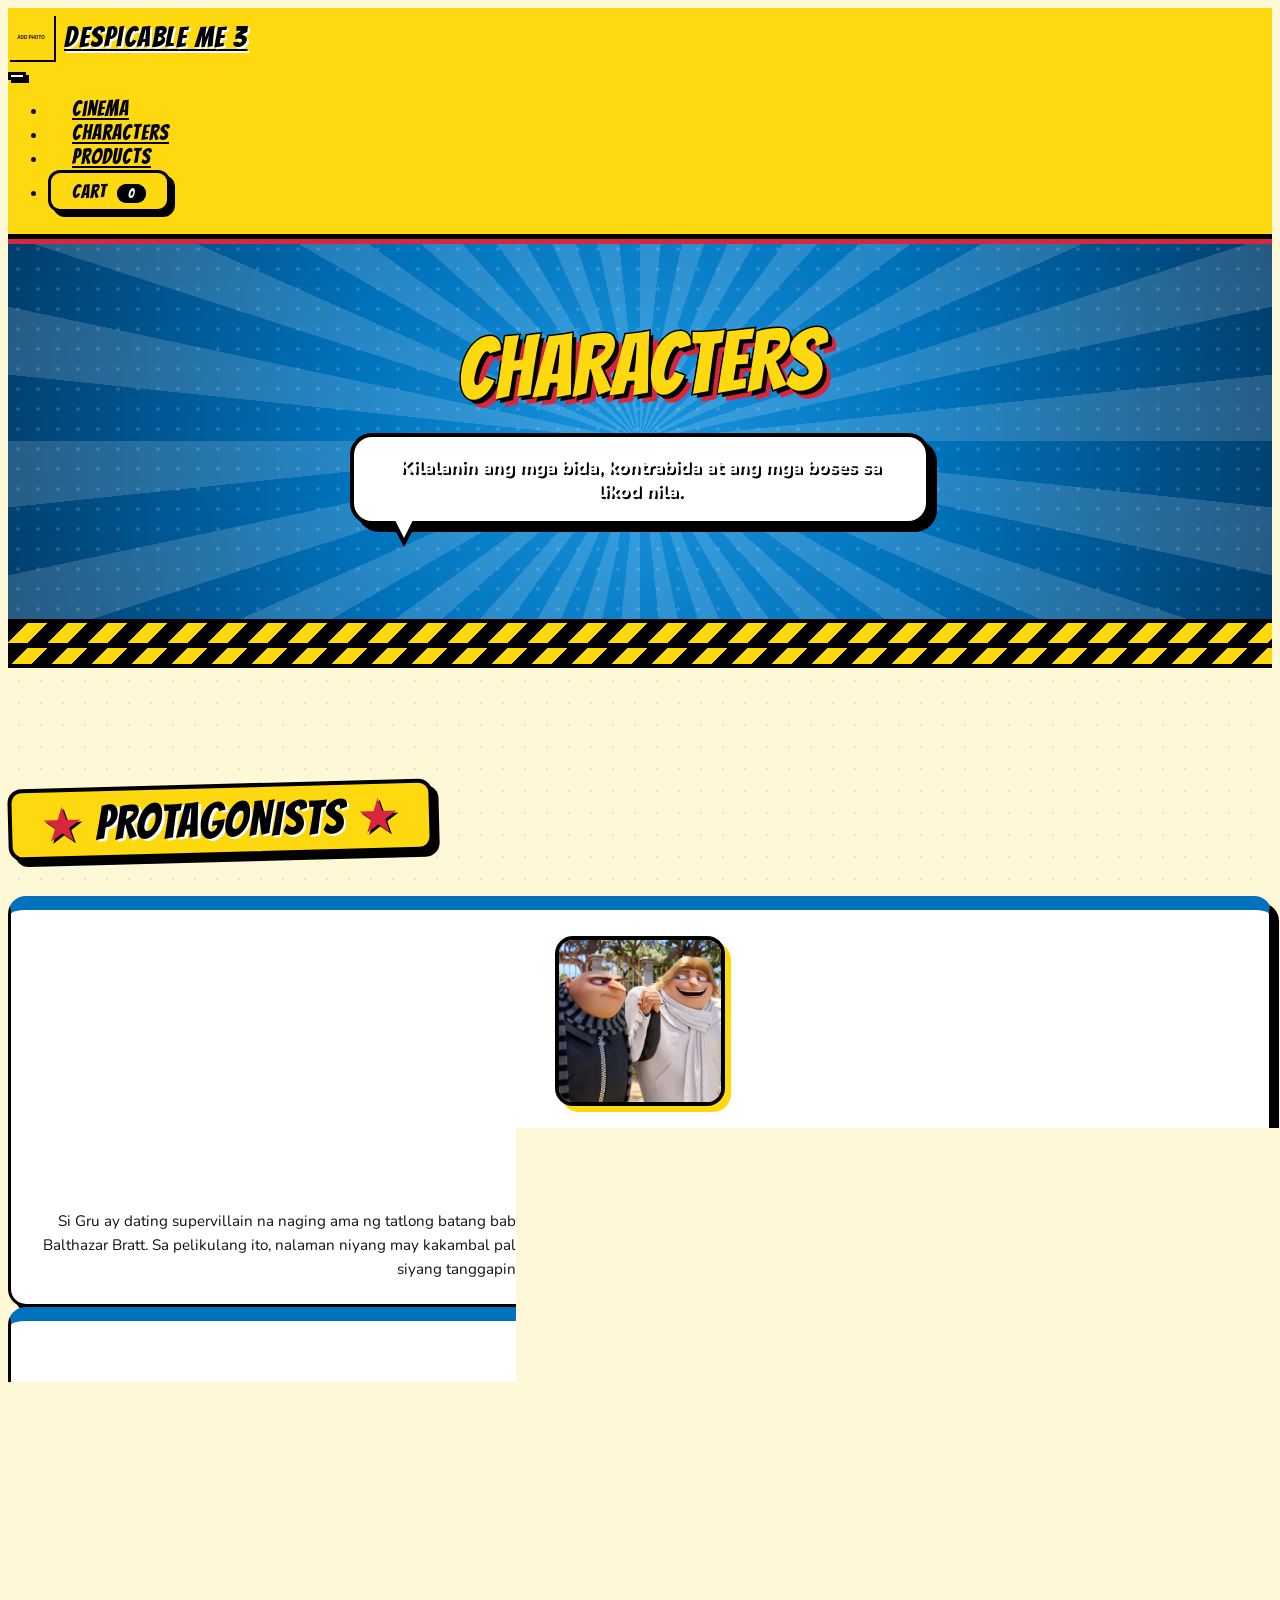
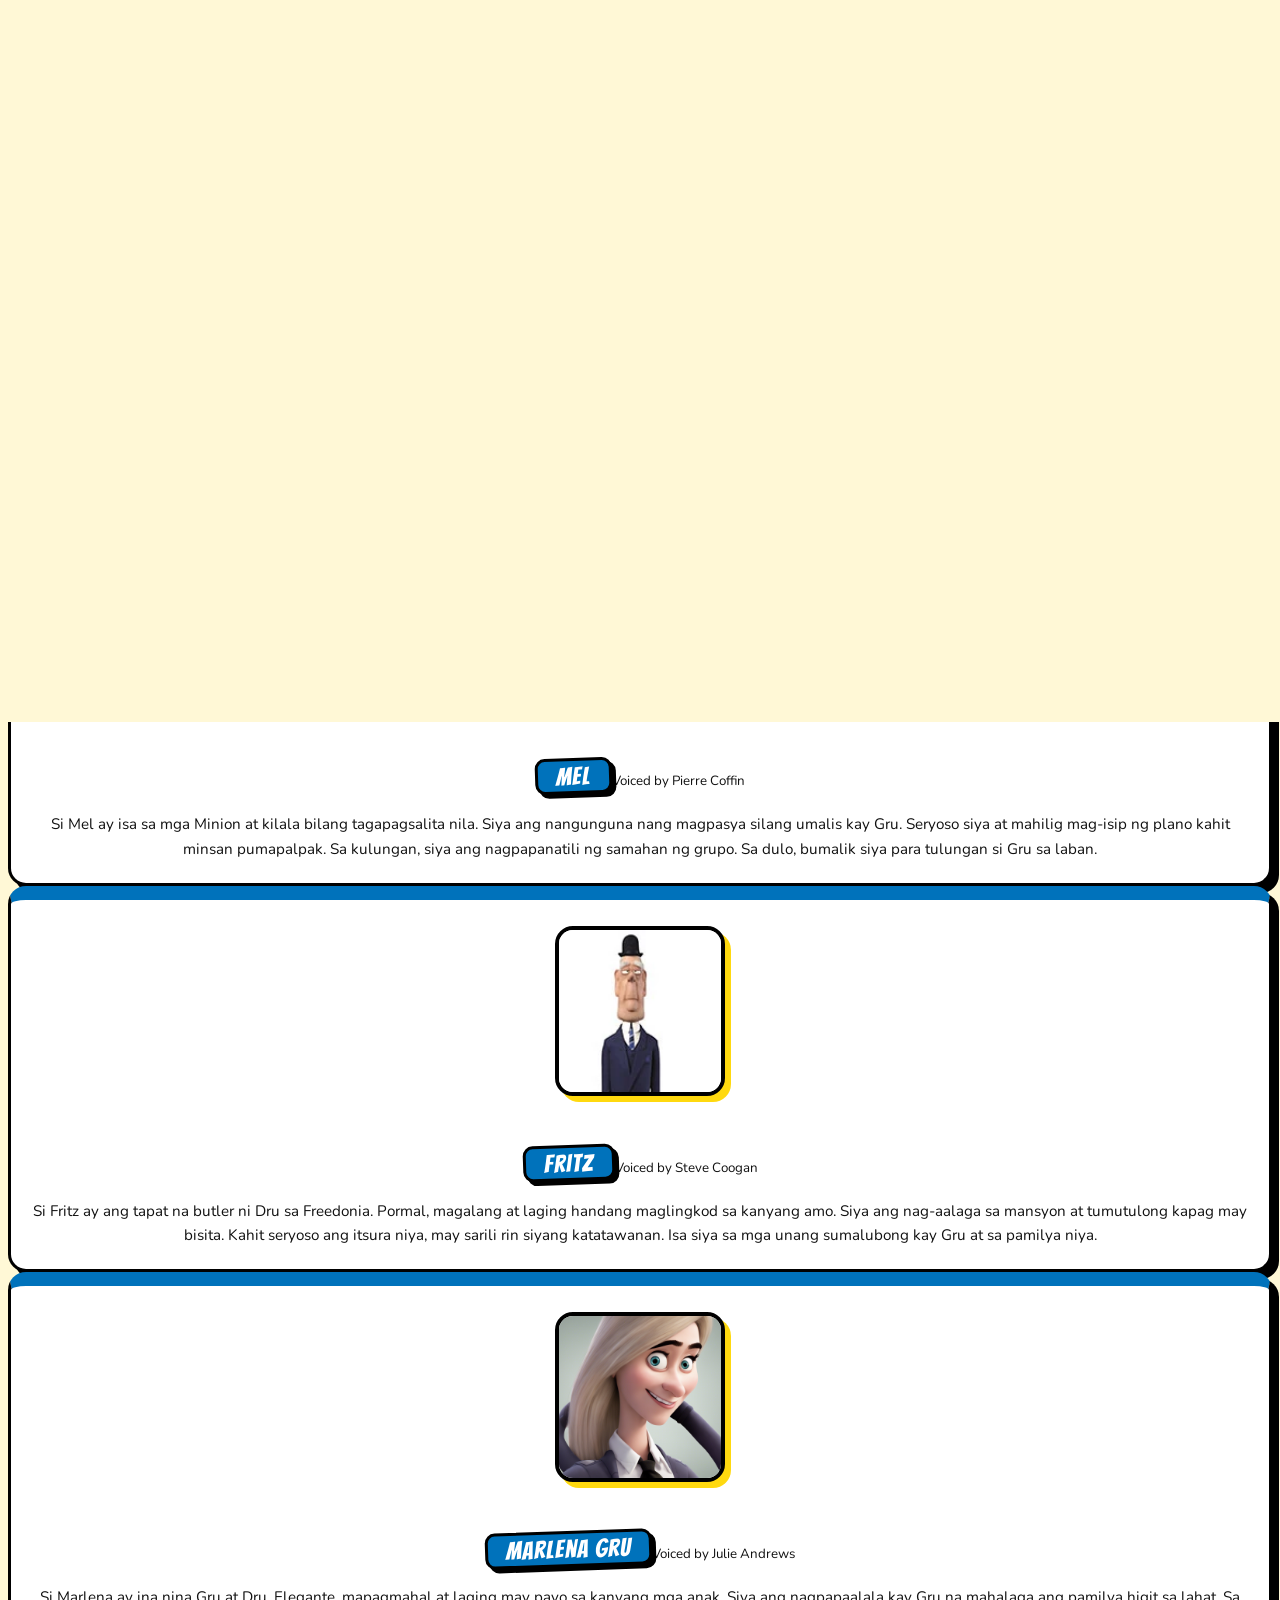
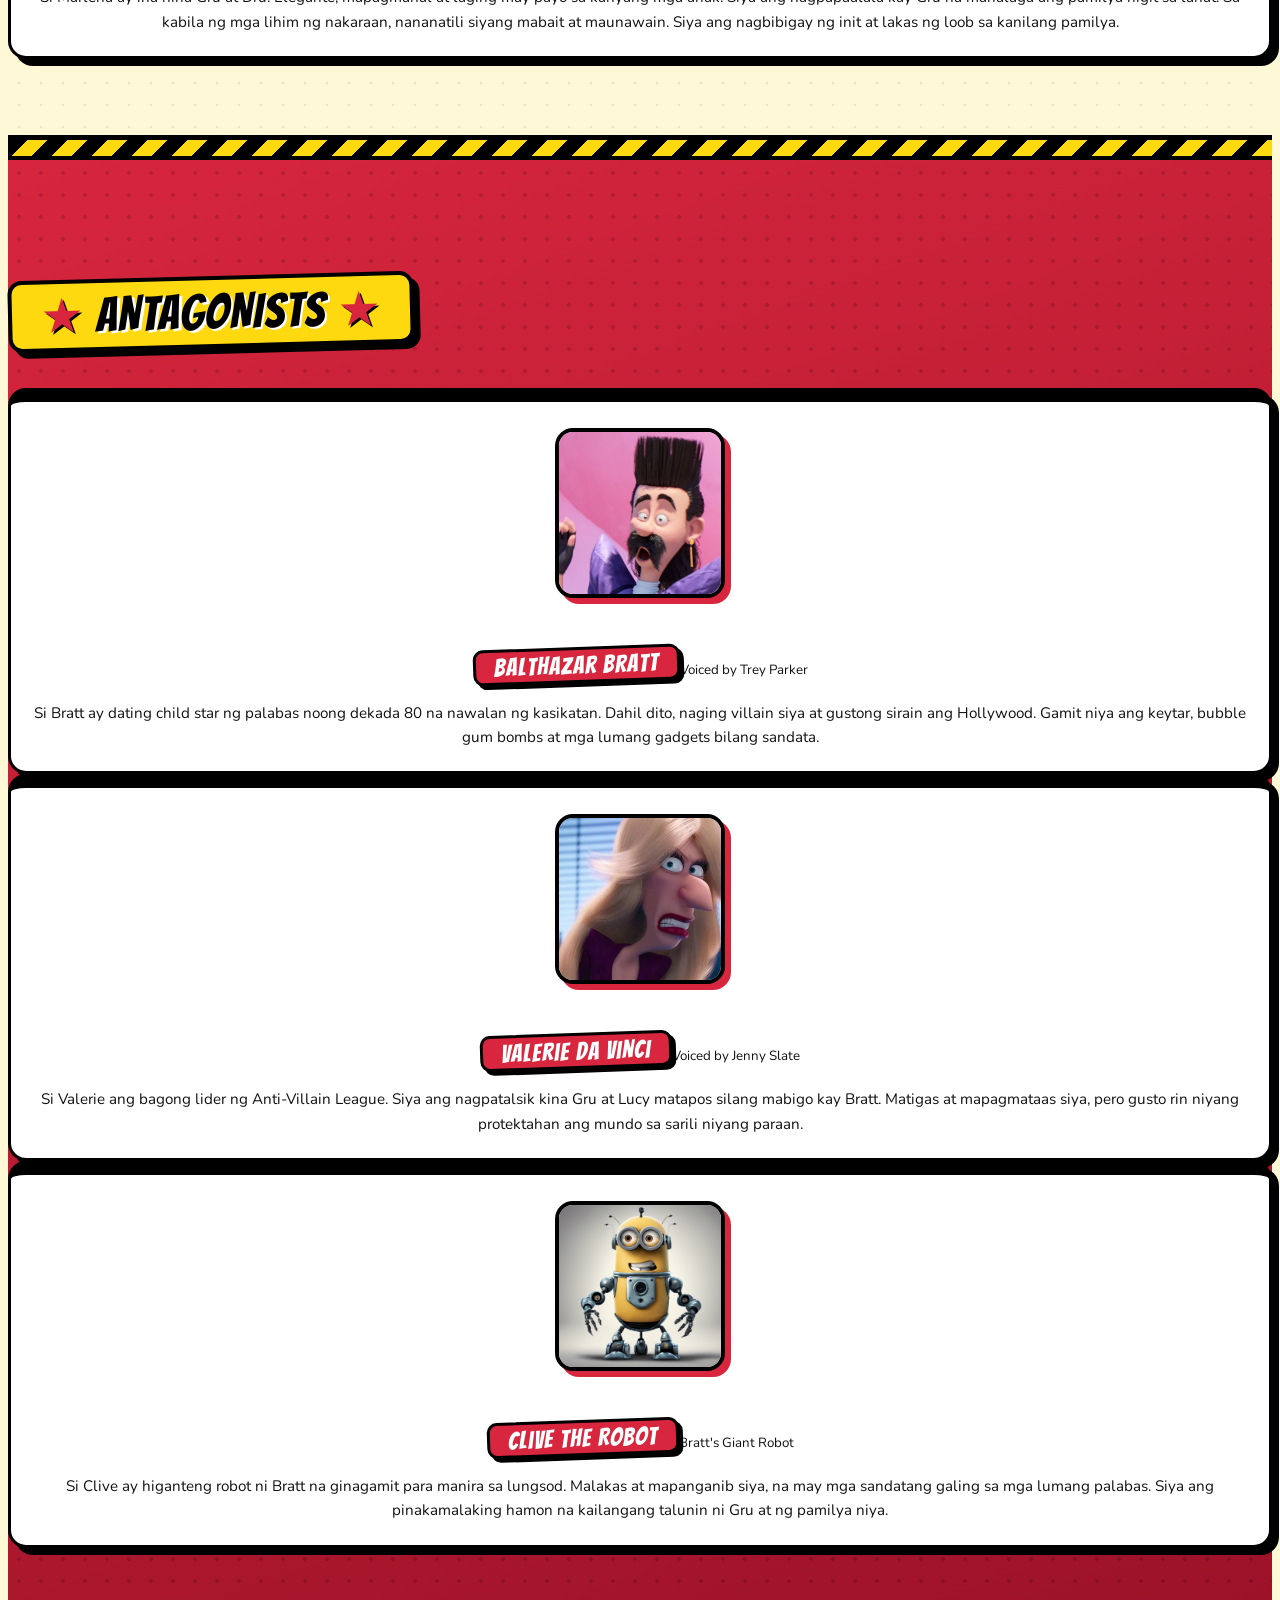
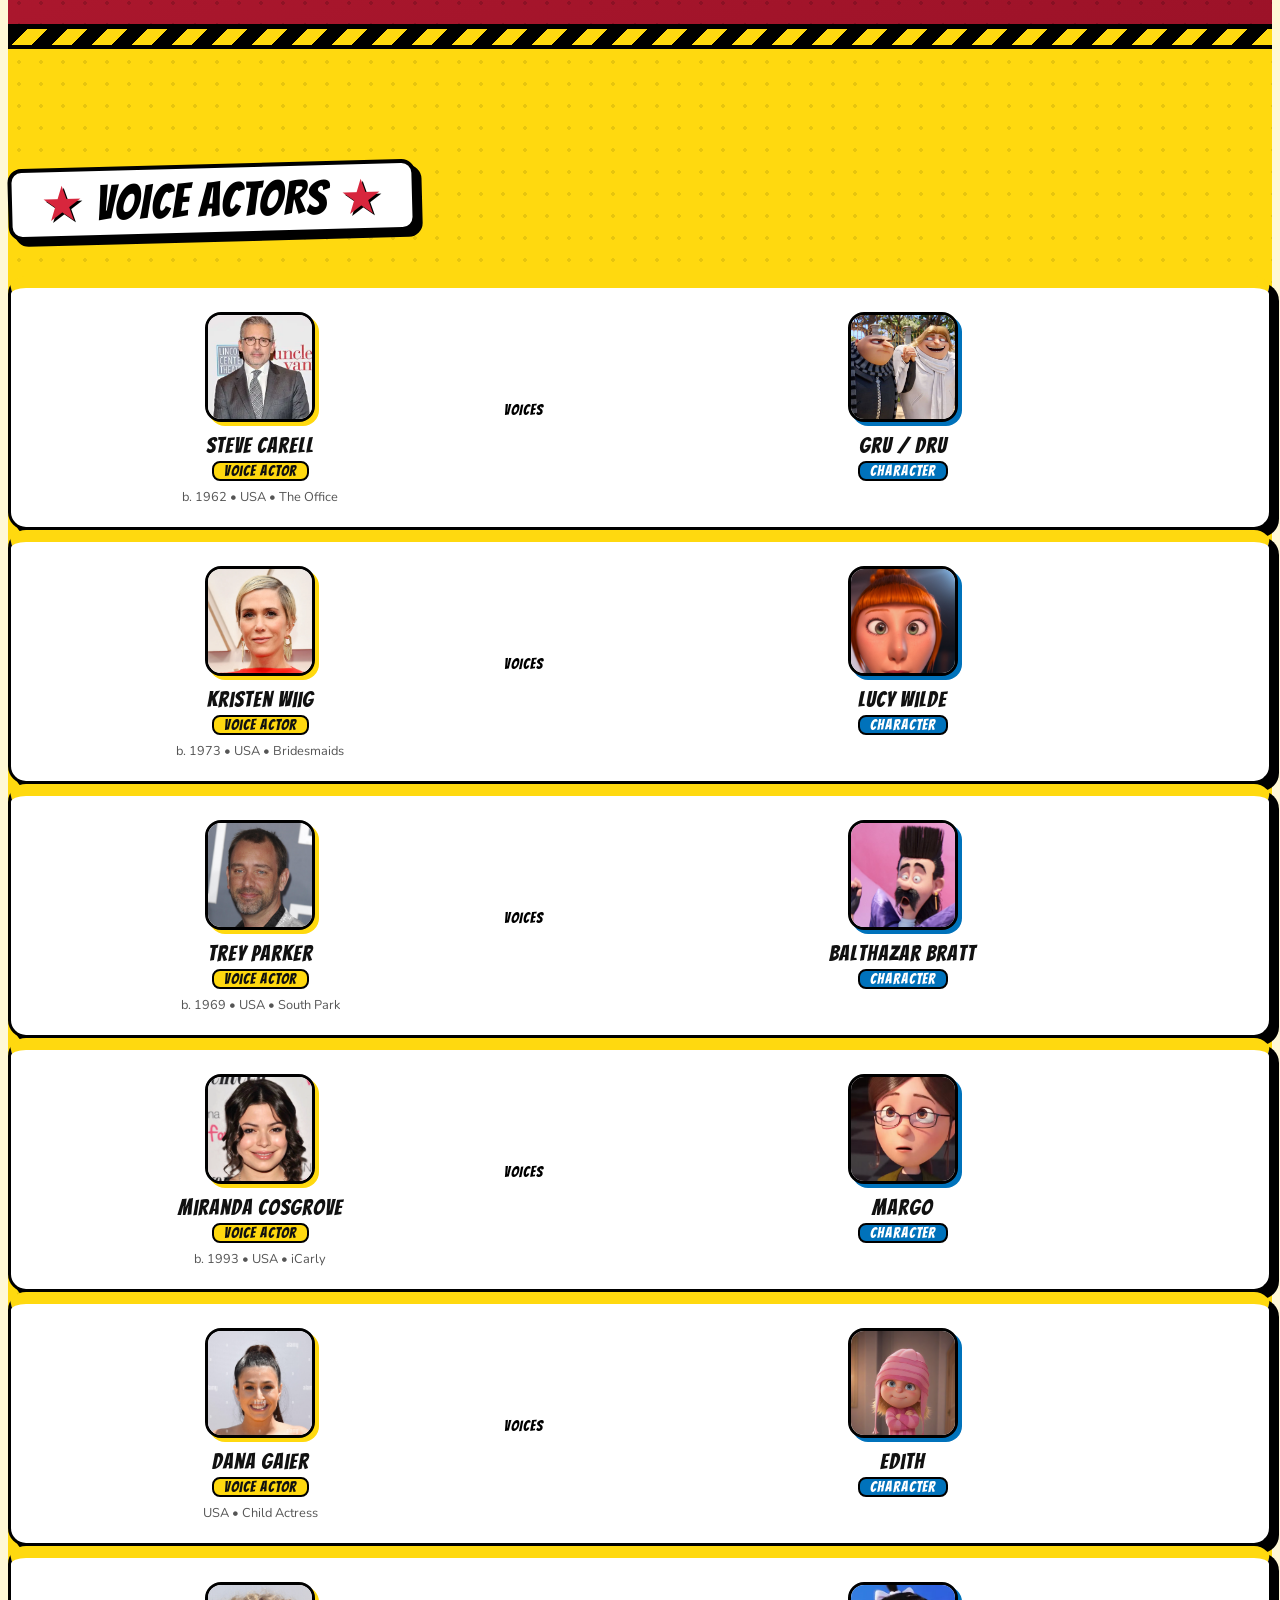
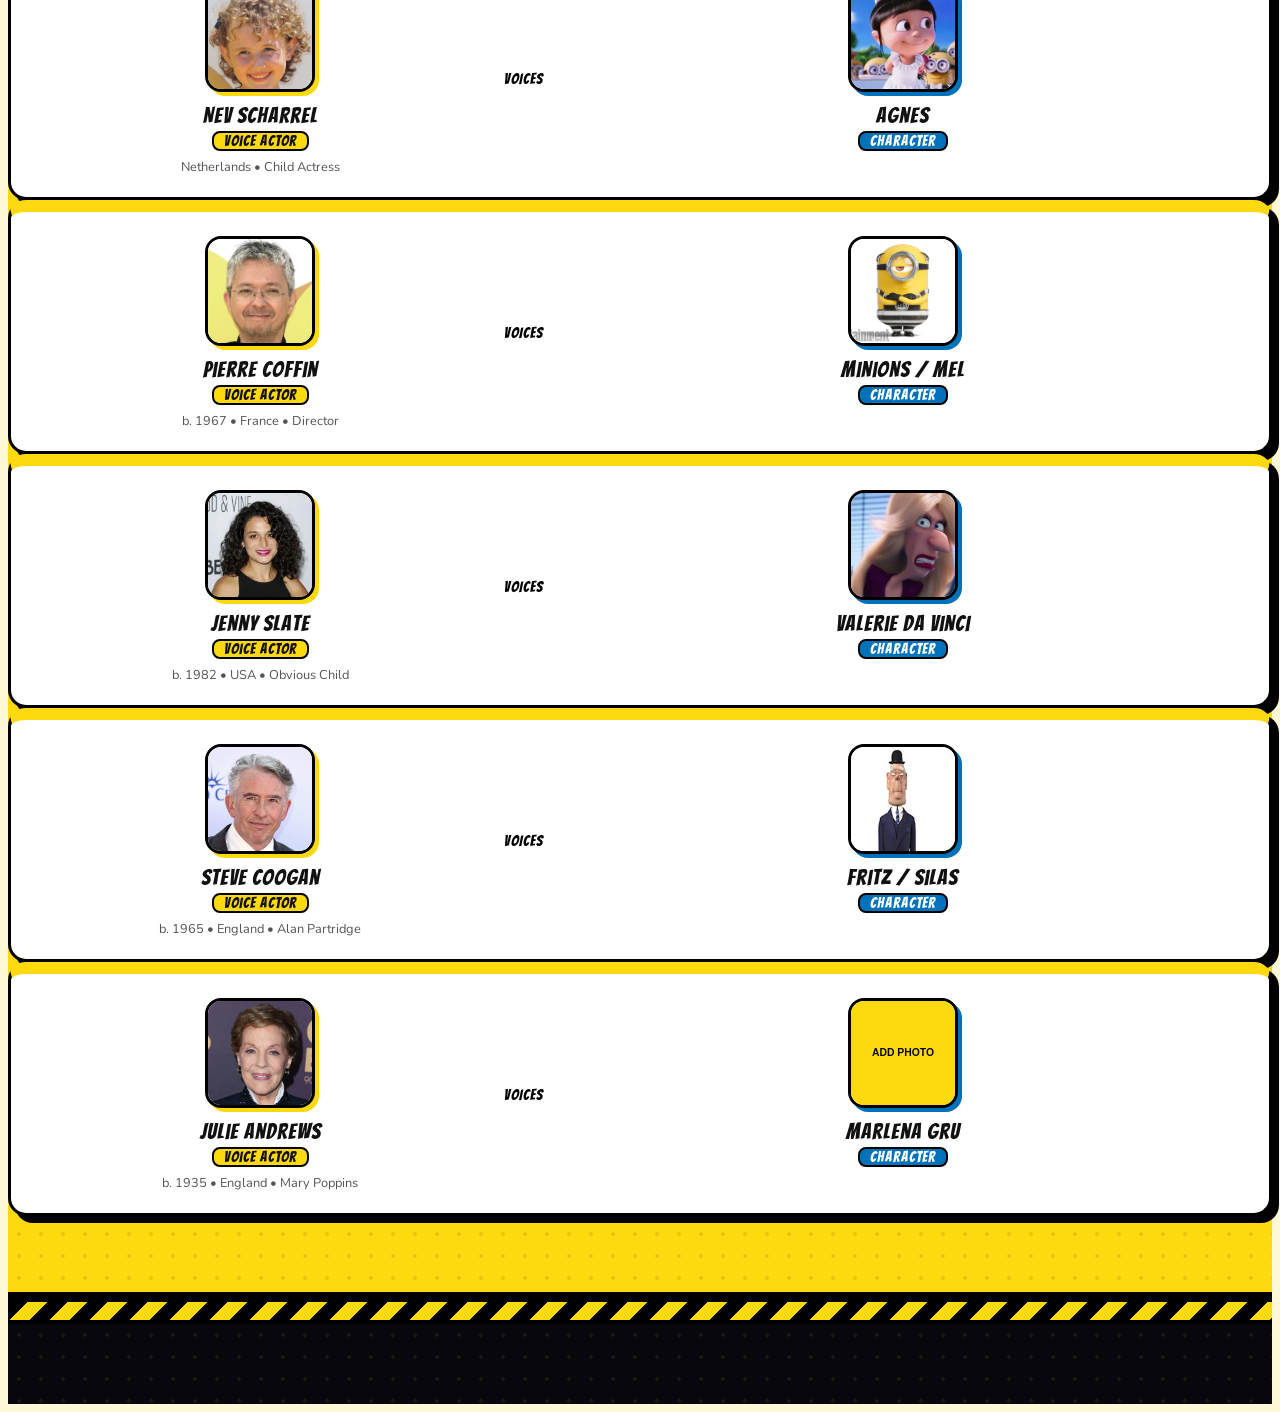
==== commit a8c555b7: "Update characters.html" ====
--- a/characters.html
+++ b/characters.html
@@ -33,55 +33,55 @@
       </div></div>
 
       <div class="col-lg-6"><div class="pop ccard h-100">
-        <img class="cimg" src="media/img/characters/lucy.jpg" alt="Lucy Wilde">
+        <img class="cimg" src="media/img/lucy.jpg" alt="Lucy Wilde">
         <div><h4>Lucy Wilde</h4><small class="fw-bold text-danger">Voiced by Kristen Wiig</small>
         <p class="mb-0">Si Lucy ay magaling na agent ng Anti-Villain League at asawa ni Gru. Natanggal din siya sa trabaho kasama ng asawa niya. Pinipilit niyang maging mabuting ina sa tatlong batang babae kahit minsan nahihirapan siyang makuha ang loob nila. Matapang, masayahin at mahusay siya sa mga gadget at laban. Dahil sa kanya, mas lumalakas ang loob ni Gru.</p></div>
       </div></div>
 
       <div class="col-lg-6"><div class="pop ccard h-100">
-        <img class="cimg" src="media/img/characters/dru.jpg" alt="Dru">
+        <img class="cimg" src="media/img/gru_dru.jpg" alt="Dru">
         <div><h4>Dru</h4><small class="fw-bold text-danger">Voiced by Steve Carell</small>
         <p class="mb-0">Si Dru ay kakambal ni Gru na lumaki sa Freedonia. Blond ang buhok niya, mayaman, at laging masaya at palakaibigan. Pangarap niyang maging villain tulad ng kanyang kapatid, pero hindi siya marunong mang-away. Gusto niyang makasama si Gru at ibahagi ang kanyang buhay sa pamilya nila. Madalas siyang magdulot ng gulo pero mabuti ang kanyang intensyon.</p></div>
       </div></div>
 
       <div class="col-lg-6"><div class="pop ccard h-100">
-        <img class="cimg" src="media/img/characters/margo.jpg" alt="Margo">
+        <img class="cimg" src="media/img/margo.avif" alt="Margo">
         <div><h4>Margo</h4><small class="fw-bold text-danger">Voiced by Miranda Cosgrove</small>
         <p class="mb-0">Si Margo ang panganay sa tatlong batang inampon ni Gru. Responsable at maalaga siya sa kanyang mga kapatid. Siya ang laging nagbabantay kina Edith at Agnes kapag may problema. Mabait at matalino siya, kaya madalas siyang takbuhan ng pamilya. Gusto niyang maging mabuting anak at kapatid sa lahat ng oras.</p></div>
       </div></div>
 
       <div class="col-lg-6"><div class="pop ccard h-100">
-        <img class="cimg" src="media/img/characters/edith.jpg" alt="Edith">
+        <img class="cimg" src="media/img/edith.webp" alt="Edith">
         <div><h4>Edith</h4><small class="fw-bold text-danger">Voiced by Dana Gaier</small>
         <p class="mb-0">Si Edith ang gitnang anak at kilala sa pagiging pilya at matapang. Mahilig siya sa mga kalokohan at laging may dalang kakaibang gamit. Madalas siyang magbiro at humamon sa kahit sino. Pero sa likod ng kanyang kaharutan, mahal na mahal niya ang kanyang pamilya. Handa siyang sumabak sa kahit anong adventure kasama sina Margo at Agnes.</p></div>
       </div></div>
 
       <div class="col-lg-6"><div class="pop ccard h-100">
-        <img class="cimg" src="media/img/characters/agnes.jpg" alt="Agnes">
+        <img class="cimg" src="media/img/agnes.webp" alt="Agnes">
         <div><h4>Agnes</h4><small class="fw-bold text-danger">Voiced by Nev Scharrel</small>
         <p class="mb-0">Si Agnes ang bunso at pinaka-inosente sa magkakapatid. Mahilig siya sa mga unicorn at naniniwalang may totoo nito. Sa pelikulang ito, determinado siyang makahanap ng isa sa Freedonia. Madali siyang magmahal at laging nakangiti. Ang kanyang tapang at pananampalataya ang nagbibigay ng saya sa lahat.</p></div>
       </div></div>
 
       <div class="col-lg-6"><div class="pop ccard h-100">
-        <img class="cimg" src="media/img/characters/minions.jpg" alt="Minions">
+        <img class="cimg" src="media/img/minions.jpg" alt="Minions">
         <div><h4>The Minions</h4><small class="fw-bold text-danger">Voiced by Pierre Coffin</small>
         <p class="mb-0">Ang Minions ay maliliit na dilaw na nilalang na mahilig sa saging at kalokohan. Matagal na silang tapat kay Gru bilang mga tagasunod niya. Nag-strike sila nang hindi na maging villain si Gru at humanap ng bagong amo. Sa huli, napunta sila sa kulungan at sa isang singing contest. Kahit magulo, hindi nila nakakalimutan ang kanilang pagkakaibigan kay Gru.</p></div>
       </div></div>
 
       <div class="col-lg-6"><div class="pop ccard h-100">
-        <img class="cimg" src="media/img/characters/mel.jpg" alt="Mel">
+        <img class="cimg" src="media/img/marlena.png" alt="Mel">
         <div><h4>Mel</h4><small class="fw-bold text-danger">Voiced by Pierre Coffin</small>
         <p class="mb-0">Si Mel ay isa sa mga Minion at kilala bilang tagapagsalita nila. Siya ang nangunguna nang magpasya silang umalis kay Gru. Seryoso siya at mahilig mag-isip ng plano kahit minsan pumapalpak. Sa kulungan, siya ang nagpapanatili ng samahan ng grupo. Sa dulo, bumalik siya para tulungan si Gru sa laban.</p></div>
       </div></div>
 
       <div class="col-lg-6"><div class="pop ccard h-100">
-        <img class="cimg" src="media/img/characters/fritz.jpg" alt="Fritz">
+        <img class="cimg" src="media/img/Fritz_150w.webp" alt="Fritz">
         <div><h4>Fritz</h4><small class="fw-bold text-danger">Voiced by Steve Coogan</small>
         <p class="mb-0">Si Fritz ay ang tapat na butler ni Dru sa Freedonia. Pormal, magalang at laging handang maglingkod sa kanyang amo. Siya ang nag-aalaga sa mansyon at tumutulong kapag may bisita. Kahit seryoso ang itsura niya, may sarili rin siyang katatawanan. Isa siya sa mga unang sumalubong kay Gru at sa pamilya niya.</p></div>
       </div></div>
 
       <div class="col-lg-6"><div class="pop ccard h-100">
-        <img class="cimg" src="media/img/characters/marlena.jpg" alt="Marlena Gru">
+        <img class="cimg" src="media/img/marlena.png" alt="Marlena Gru">
         <div><h4>Marlena Gru</h4><small class="fw-bold text-danger">Voiced by Julie Andrews</small>
         <p class="mb-0">Si Marlena ay ina nina Gru at Dru. Elegante, mapagmahal at laging may payo sa kanyang mga anak. Siya ang nagpapaalala kay Gru na mahalaga ang pamilya higit sa lahat. Sa kabila ng mga lihim ng nakaraan, nananatili siyang mabait at maunawain. Siya ang nagbibigay ng init at lakas ng loob sa kanilang pamilya.</p></div>
       </div></div>
@@ -97,19 +97,19 @@
     <div class="row g-4 justify-content-center">
 
       <div class="col-lg-6"><div class="pop ccard h-100">
-        <img class="cimg" src="media/img/characters/bratt.jpg" alt="Balthazar Bratt">
+        <img class="cimg" src="media/img/brat.avif" alt="Balthazar Bratt">
         <div><h4>Balthazar Bratt</h4><small class="fw-bold text-danger">Voiced by Trey Parker</small>
         <p class="mb-0">Si Bratt ay dating child star ng palabas noong dekada 80 na nawalan ng kasikatan. Dahil dito, naging villain siya at gustong sirain ang Hollywood. Gamit niya ang keytar, bubble gum bombs at mga lumang gadgets bilang sandata.</p></div>
       </div></div>
 
       <div class="col-lg-6"><div class="pop ccard h-100">
-        <img class="cimg" src="media/img/characters/valerie.jpg" alt="Valerie Da Vinci">
+        <img class="cimg" src="media/img/valirie.webp" alt="Valerie Da Vinci">
         <div><h4>Valerie Da Vinci</h4><small class="fw-bold text-danger">Voiced by Jenny Slate</small>
         <p class="mb-0">Si Valerie ang bagong lider ng Anti-Villain League. Siya ang nagpatalsik kina Gru at Lucy matapos silang mabigo kay Bratt. Matigas at mapagmataas siya, pero gusto rin niyang protektahan ang mundo sa sarili niyang paraan.</p></div>
       </div></div>
 
       <div class="col-lg-6"><div class="pop ccard h-100">
-        <img class="cimg" src="media/img/characters/clive.jpg" alt="Clive the Robot">
+        <img class="cimg" src="media/img/robot.png" alt="Clive the Robot">
         <div><h4>Clive the Robot</h4><small class="fw-bold text-danger">Bratt's Giant Robot</small>
         <p class="mb-0">Si Clive ay higanteng robot ni Bratt na ginagamit para manira sa lungsod. Malakas at mapanganib siya, na may mga sandatang galing sa mga lumang palabas. Siya ang pinakamalaking hamon na kailangang talunin ni Gru at ng pamilya niya.</p></div>
       </div></div>
@@ -125,63 +125,63 @@
     <div class="row g-4">
 
       <div class="col-12 col-lg-6"><div class="pop vc h-100">
-        <div class="vside"><img src="media/img/actors/steve-carell.jpg" alt="Steve Carell"><h5>Steve Carell</h5><span>Voice Actor</span><small>b. 1962 • USA • The Office</small></div>
+        <div class="vside"><img src="media/img/carell.webp" alt="Steve Carell"><h5>Steve Carell</h5><span>Voice Actor</span><small>b. 1962 • USA • The Office</small></div>
         <div class="varrow"><i class="bi bi-arrow-right-circle-fill"></i><b>VOICES</b></div>
-        <div class="vside chr"><img src="media/img/characters/gru.jpg" alt="Gru"><h5>Gru / Dru</h5><span>Character</span></div>
+        <div class="vside chr"><img src="media/img/gru_dru.jpg" alt="Gru"><h5>Gru / Dru</h5><span>Character</span></div>
       </div></div>
 
       <div class="col-12 col-lg-6"><div class="pop vc h-100">
-        <div class="vside"><img src="media/img/actors/kristen-wiig.jpg" alt="Kristen Wiig"><h5>Kristen Wiig</h5><span>Voice Actor</span><small>b. 1973 • USA • Bridesmaids</small></div>
+        <div class="vside"><img src="media/img/wiig.webp" alt="Kristen Wiig"><h5>Kristen Wiig</h5><span>Voice Actor</span><small>b. 1973 • USA • Bridesmaids</small></div>
         <div class="varrow"><i class="bi bi-arrow-right-circle-fill"></i><b>VOICES</b></div>
-        <div class="vside chr"><img src="media/img/characters/lucy.jpg" alt="Lucy Wilde"><h5>Lucy Wilde</h5><span>Character</span></div>
+        <div class="vside chr"><img src="media/img/lucy.jpg" alt="Lucy Wilde"><h5>Lucy Wilde</h5><span>Character</span></div>
       </div></div>
 
       <div class="col-12 col-lg-6"><div class="pop vc h-100">
-        <div class="vside"><img src="media/img/actors/trey-parker.jpg" alt="Trey Parker"><h5>Trey Parker</h5><span>Voice Actor</span><small>b. 1969 • USA • South Park</small></div>
+        <div class="vside"><img src="media/img/parker.avif" alt="Trey Parker"><h5>Trey Parker</h5><span>Voice Actor</span><small>b. 1969 • USA • South Park</small></div>
         <div class="varrow"><i class="bi bi-arrow-right-circle-fill"></i><b>VOICES</b></div>
-        <div class="vside chr"><img src="media/img/characters/bratt.jpg" alt="Balthazar Bratt"><h5>Balthazar Bratt</h5><span>Character</span></div>
+        <div class="vside chr"><img src="media/img/brat.avif" alt="Balthazar Bratt"><h5>Balthazar Bratt</h5><span>Character</span></div>
       </div></div>
 
       <div class="col-12 col-lg-6"><div class="pop vc h-100">
-        <div class="vside"><img src="media/img/actors/miranda-cosgrove.jpg" alt="Miranda Cosgrove"><h5>Miranda Cosgrove</h5><span>Voice Actor</span><small>b. 1993 • USA • iCarly</small></div>
+        <div class="vside"><img src="media/img/miranda.webp" alt="Miranda Cosgrove"><h5>Miranda Cosgrove</h5><span>Voice Actor</span><small>b. 1993 • USA • iCarly</small></div>
         <div class="varrow"><i class="bi bi-arrow-right-circle-fill"></i><b>VOICES</b></div>
-        <div class="vside chr"><img src="media/img/characters/margo.jpg" alt="Margo"><h5>Margo</h5><span>Character</span></div>
+        <div class="vside chr"><img src="media/img/margo.avif" alt="Margo"><h5>Margo</h5><span>Character</span></div>
       </div></div>
 
       <div class="col-12 col-lg-6"><div class="pop vc h-100">
-        <div class="vside"><img src="media/img/actors/dana-gaier.jpg" alt="Dana Gaier"><h5>Dana Gaier</h5><span>Voice Actor</span><small>USA • Child Actress</small></div>
+        <div class="vside"><img src="media/img/dana.jpg" alt="Dana Gaier"><h5>Dana Gaier</h5><span>Voice Actor</span><small>USA • Child Actress</small></div>
         <div class="varrow"><i class="bi bi-arrow-right-circle-fill"></i><b>VOICES</b></div>
-        <div class="vside chr"><img src="media/img/characters/edith.jpg" alt="Edith"><h5>Edith</h5><span>Character</span></div>
+        <div class="vside chr"><img src="media/img/edith.webp" alt="Edith"><h5>Edith</h5><span>Character</span></div>
       </div></div>
 
       <div class="col-12 col-lg-6"><div class="pop vc h-100">
-        <div class="vside"><img src="media/img/actors/nev-scharrel.jpg" alt="Nev Scharrel"><h5>Nev Scharrel</h5><span>Voice Actor</span><small>Netherlands • Child Actress</small></div>
+        <div class="vside"><img src="media/img/scharrel.jpg" alt="Nev Scharrel"><h5>Nev Scharrel</h5><span>Voice Actor</span><small>Netherlands • Child Actress</small></div>
         <div class="varrow"><i class="bi bi-arrow-right-circle-fill"></i><b>VOICES</b></div>
-        <div class="vside chr"><img src="media/img/characters/agnes.jpg" alt="Agnes"><h5>Agnes</h5><span>Character</span></div>
+        <div class="vside chr"><img src="media/img/agnes.webp" alt="Agnes"><h5>Agnes</h5><span>Character</span></div>
       </div></div>
 
       <div class="col-12 col-lg-6"><div class="pop vc h-100">
-        <div class="vside"><img src="media/img/actors/pierre-coffin.jpg" alt="Pierre Coffin"><h5>Pierre Coffin</h5><span>Voice Actor</span><small>b. 1967 • France • Director</small></div>
+        <div class="vside"><img src="media/img/coffin.jpg" alt="Pierre Coffin"><h5>Pierre Coffin</h5><span>Voice Actor</span><small>b. 1967 • France • Director</small></div>
         <div class="varrow"><i class="bi bi-arrow-right-circle-fill"></i><b>VOICES</b></div>
-        <div class="vside chr"><img src="media/img/characters/minions.jpg" alt="Minions"><h5>Minions / Mel</h5><span>Character</span></div>
+        <div class="vside chr"><img src="media/img/minions.jpg" alt="Minions"><h5>Minions / Mel</h5><span>Character</span></div>
       </div></div>
 
       <div class="col-12 col-lg-6"><div class="pop vc h-100">
-        <div class="vside"><img src="media/img/actors/jenny-slate.jpg" alt="Jenny Slate"><h5>Jenny Slate</h5><span>Voice Actor</span><small>b. 1982 • USA • Obvious Child</small></div>
+        <div class="vside"><img src="media/img/slate.webp" alt="Jenny Slate"><h5>Jenny Slate</h5><span>Voice Actor</span><small>b. 1982 • USA • Obvious Child</small></div>
         <div class="varrow"><i class="bi bi-arrow-right-circle-fill"></i><b>VOICES</b></div>
-        <div class="vside chr"><img src="media/img/characters/valerie.jpg" alt="Valerie Da Vinci"><h5>Valerie Da Vinci</h5><span>Character</span></div>
+        <div class="vside chr"><img src="media/img/valirie.webp" alt="Valerie Da Vinci"><h5>Valerie Da Vinci</h5><span>Character</span></div>
       </div></div>
 
       <div class="col-12 col-lg-6"><div class="pop vc h-100">
-        <div class="vside"><img src="media/img/actors/steve-coogan.jpg" alt="Steve Coogan"><h5>Steve Coogan</h5><span>Voice Actor</span><small>b. 1965 • England • Alan Partridge</small></div>
+        <div class="vside"><img src="media/img/coogan.avif" alt="Steve Coogan"><h5>Steve Coogan</h5><span>Voice Actor</span><small>b. 1965 • England • Alan Partridge</small></div>
         <div class="varrow"><i class="bi bi-arrow-right-circle-fill"></i><b>VOICES</b></div>
-        <div class="vside chr"><img src="media/img/characters/fritz.jpg" alt="Fritz"><h5>Fritz / Silas</h5><span>Character</span></div>
+        <div class="vside chr"><img src="media/img/Fritz_150w.webp" alt="Fritz"><h5>Fritz / Silas</h5><span>Character</span></div>
       </div></div>
 
       <div class="col-12 col-lg-6"><div class="pop vc h-100">
-        <div class="vside"><img src="media/img/actors/julie-andrews.jpg" alt="Julie Andrews"><h5>Julie Andrews</h5><span>Voice Actor</span><small>b. 1935 • England • Mary Poppins</small></div>
+        <div class="vside"><img src="media/img/julie.webp" alt="Julie Andrews"><h5>Julie Andrews</h5><span>Voice Actor</span><small>b. 1935 • England • Mary Poppins</small></div>
         <div class="varrow"><i class="bi bi-arrow-right-circle-fill"></i><b>VOICES</b></div>
-        <div class="vside chr"><img src="media/img/characters/marlena.jpg" alt="Marlena Gru"><h5>Marlena Gru</h5><span>Character</span></div>
+        <div class="vside chr"><img src="media/img/marlena.webp" alt="Marlena Gru"><h5>Marlena Gru</h5><span>Character</span></div>
       </div></div>
 
     </div>
--- a/rsc/css/style.css
+++ b/rsc/css/style.css
@@ -1,202 +1,248 @@
-@import url('https://fonts.googleapis.com/css2?family=Bangers&family=Nunito:wght@400;600;700;800&display=swap');
-
-:root{--y:#FFD90F;--b:#0072BB;--r:#D7263D;--k:#07070D;--cream:#fff8d6}
+@import url('https://fonts.googleapis.com/css2?family=Bangers&family=Nunito:wght@400;700;800;900&display=swap');
+
+:root{--y:#FFD90F;--y2:#ffe95c;--b:#0072BB;--b2:#1b95e0;--bd:#003d6b;--r:#D7263D;--rd:#9c1228;--k:#07070D;--cream:#fff8d6}
 *{box-sizing:border-box}
 html{scroll-behavior:smooth;scroll-padding-top:80px}
-body{font-family:'Nunito',sans-serif;color:var(--k);background:var(--cream);overflow-x:hidden}
-h1,h2,h3,h4,h5,.ttl,.navbar-brand,.btn-y,.btn-b,.price{font-family:'Bangers',cursive;font-weight:400;letter-spacing:1.5px}
-::selection{background:var(--r);color:#fff}
-::-webkit-scrollbar{width:12px}
-::-webkit-scrollbar-track{background:var(--k)}
-::-webkit-scrollbar-thumb{background:var(--y);border:2px solid var(--k);border-radius:10px}
+body{font-family:'Nunito',sans-serif;color:#111;background:var(--cream);overflow-x:hidden}
+h1,h2,h3,h4,h5,.ttl{font-family:'Bangers',cursive;letter-spacing:1px;font-weight:400}
 img{max-width:100%}
+::selection{background:var(--y);color:#000}
+
+/* ===== KEYFRAMES ===== */
+@keyframes haz{to{background-position:40px 0}}
+@keyframes spin{to{rotate:360deg}}
+@keyframes rays{to{transform:rotate(360deg)}}
+@keyframes flo{0%,100%{transform:rotate(4deg) translateY(0)}50%{transform:rotate(2deg) translateY(-14px)}}
+@keyframes swing{0%,100%{transform:translateX(-50%) rotate(-6deg)}50%{transform:translateX(-50%) rotate(3deg) scale(1.06)}}
+@keyframes wob{0%,100%{rotate:-4deg}50%{rotate:4deg;scale:1.08}}
+@keyframes bob{0%,100%{translate:0 0}50%{translate:0 -9px}}
+@keyframes nudge{50%{transform:translateX(7px)}}
+@keyframes pulse{0%{box-shadow:5px 5px 0 #000,0 0 0 0 #ffd90fcc}100%{box-shadow:5px 5px 0 #000,0 0 0 18px #ffd90f00}}
+@keyframes rise{from{opacity:0;translate:0 60px;scale:.92}to{opacity:1;translate:0 0;scale:1}}
 
 /* ===== HEADER ===== */
-.logo{width:44px;height:44px;object-fit:cover;border-radius:50%;background:var(--y);border:3px solid var(--y);box-shadow:0 0 0 3px var(--k),0 0 0 5px var(--y);transition:.3s}
-.navbar-brand:hover .logo{transform:rotate(-12deg) scale(1.1)}
-.nav-dm{background:var(--k);border-bottom:6px solid var(--y);box-shadow:0 6px 0 var(--b);padding:10px 0}
-.nav-dm .navbar-brand{color:var(--y);font-size:1.8rem;text-shadow:3px 3px 0 var(--r)}
-.nav-dm .nav-link{color:#fff;font-weight:800;border-radius:30px;padding:6px 18px!important;margin:0 3px;transition:.2s}
-.nav-dm .nav-link:hover,.nav-dm .nav-link.active{background:var(--y);color:var(--k);transform:rotate(-3deg) scale(1.08)}
-.nav-dm .navbar-toggler{border:3px solid var(--y)}
-@media(max-width:991px){.nav-dm .navbar-collapse{background:#15151f;border:3px solid var(--y);border-radius:16px;margin-top:12px;padding:12px}}
+.nav-dm{background:var(--y);border-bottom:5px solid #000;box-shadow:0 5px 0 var(--r);position:sticky;top:0;z-index:1030;padding:6px 0}
+.nav-dm .navbar-brand{font-family:'Bangers';font-size:1.8rem;color:#000;letter-spacing:1.5px;display:flex;align-items:center;gap:10px;text-shadow:2px 2px 0 #fff}
+.logo{height:46px;width:auto;filter:drop-shadow(2px 2px 0 #000);transition:.3s}
+.navbar-brand:hover .logo{transform:rotate(-10deg) scale(1.12)}
+.nav-dm .nav-link{font-family:'Bangers';font-size:1.3rem;letter-spacing:1px;color:#000;border:3px solid transparent;border-radius:50px;padding:2px 18px!important;margin:0 3px;transition:.2s}
+.nav-dm .nav-link:hover,.nav-dm .nav-link.active{background:#000;color:var(--y);transform:rotate(-3deg) scale(1.1)}
+.nav-dm .navbar-toggler{border:3px solid #000;background:#fff;box-shadow:3px 3px 0 #000}
+#cnt{background:var(--r);color:#fff;border:2px solid #000;border-radius:50px;padding:1px 9px;font-size:.8rem;margin-left:4px}
 
 /* ===== BUTTONS ===== */
-.btn{font-weight:800}
-.btn-y,.btn-b,.btn-dark{border:3px solid var(--k)!important;border-radius:50px;box-shadow:4px 4px 0 var(--k);transition:.15s}
-.btn-y,.btn-b{font-size:1.2rem;padding:.45rem 1.3rem}
-.btn-y{background:var(--y);color:var(--k)}
-.btn-b{background:var(--b);color:#fff}
-.btn-dark{background:var(--k);color:#fff}
-.btn-y:hover,.btn-b:hover,.btn-dark:hover{transform:translate(-2px,-2px) rotate(-1.5deg);box-shadow:7px 7px 0 var(--k)}
-.btn-y:hover{background:#fff;color:var(--k)}
-.btn-b:hover,.btn-dark:hover{background:var(--r);color:#fff}
-.btn-y:active,.btn-b:active,.btn-dark:active{transform:translate(3px,3px);box-shadow:0 0 0 var(--k)}
-.nav-dm .btn-y{border-color:var(--y)!important;box-shadow:3px 3px 0 var(--r)}
+.btn{font-family:'Bangers';letter-spacing:1.2px;border:3px solid #000!important;border-radius:12px;box-shadow:5px 5px 0 #000;transition:.15s;font-size:1.2rem;padding:.5rem 1.3rem}
+.btn:hover{transform:translate(-2px,-3px) rotate(-2deg);box-shadow:8px 8px 0 #000}
+.btn:active{transform:translate(3px,3px);box-shadow:1px 1px 0 #000}
+.btn-y{background:var(--y);color:#000}.btn-y:hover{background:var(--y2);color:#000}
+.btn-b{background:var(--b);color:#fff}.btn-b:hover{background:var(--b2);color:#fff}
+.btn-dark{background:#000;color:var(--y)}.btn-dark:hover{background:#222;color:#fff}
+.btn-lg{font-size:1.45rem;padding:.6rem 1.7rem}
+.hero .btn-y:not(:hover){animation:pulse 1.7s infinite}
 
 /* ===== BADGES ===== */
-.badge{border:2px solid var(--k);border-radius:30px;padding:.4em .9em;font-family:'Nunito',sans-serif;font-weight:800;letter-spacing:.3px}
-.badge.bg-danger{background:var(--r)!important;font-size:.95rem;transform:rotate(-3deg);box-shadow:3px 3px 0 var(--k);display:inline-block}
-.badge.bg-dark{background:var(--k)!important;color:var(--y)}
-
-/* ===== STICKER CARD ===== */
-.pop{background:#fff;color:var(--k);border:3px solid var(--k);border-radius:20px;box-shadow:7px 7px 0 var(--k);transition:.2s}
-.row .pop:hover{box-shadow:11px 11px 0 var(--k)}
-.row>div:nth-child(odd) .pop:hover{transform:translate(-3px,-5px) rotate(-1.2deg)}
-.row>div:nth-child(even) .pop:hover{transform:translate(-3px,-5px) rotate(1.2deg)}
-.pop h5{font-size:1.45rem}
+.badge{font-family:'Bangers';letter-spacing:1px;font-weight:400;border:2px solid #000;font-size:1rem;padding:.4em .85em;border-radius:8px}
+.badge.bg-danger{background:var(--r)!important;box-shadow:3px 3px 0 #000;display:inline-block;animation:wob 1.8s ease-in-out infinite}
+.badge.bg-dark{background:#000!important;color:var(--y)}
+
+/* ===== CARD ===== */
+.pop{background:#fff;color:#111;border:3px solid #000;border-radius:18px;box-shadow:7px 7px 0 #000;transition:transform .2s,box-shadow .2s;position:relative}
+.pop:hover{transform:translate(-3px,-6px) rotate(-1deg);box-shadow:12px 12px 0 #000}
+.row>[class*=col]:nth-child(even)>.pop:hover{transform:translate(-3px,-6px) rotate(1deg)}
+.row>[class*=col]>.pop{height:100%}
+.row>[class*=col]>a{display:block}
 
 /* ===== SECTIONS ===== */
-.sec{position:relative;padding:95px 0 80px;border-top:6px solid var(--k)}
-.sec::before{content:"";position:absolute;left:0;right:0;top:0;height:16px;background:repeating-linear-gradient(-45deg,var(--k) 0 12px,var(--y) 12px 24px);border-bottom:4px solid var(--k)}
-.sec-light{background:radial-gradient(circle,#ffd90f66 2.5px,transparent 2.5px) 0 0/26px 26px,var(--cream)}
-.sec-yellow{background:radial-gradient(circle,#0003 2.5px,transparent 2.5px) 0 0/22px 22px,var(--y)}
-.sec-blue{background:radial-gradient(circle,#ffffff25 2.5px,transparent 2.5px) 0 0/22px 22px,var(--b);color:#fff}
-.sec-red{background:radial-gradient(circle,#0003 2.5px,transparent 2.5px) 0 0/22px 22px,var(--r);color:#fff}
-.sec-dark{background:linear-gradient(#ffffff0d 1px,transparent 1px) 0 0/32px 32px,linear-gradient(90deg,#ffffff0d 1px,transparent 1px) 0 0/32px 32px,var(--k);color:#fff}
-.sec-dark::before{background:repeating-linear-gradient(-45deg,var(--y) 0 12px,var(--k) 12px 24px);border-bottom-color:var(--y)}
-
-.ttl{font-size:clamp(2.5rem,6vw,4rem);margin-bottom:38px;color:#fff;-webkit-text-stroke:2px var(--k);paint-order:stroke fill;text-shadow:5px 5px 0 var(--k)}
-.ttl::after{content:"";display:block;width:130px;height:12px;margin-top:10px;background:repeating-linear-gradient(45deg,var(--r) 0 10px,var(--y) 10px 20px);border:3px solid var(--k);border-radius:10px;box-shadow:3px 3px 0 var(--k)}
-.ttl.text-center::after{margin-inline:auto}
-.sec-dark .ttl{color:var(--y);-webkit-text-stroke:0;text-shadow:4px 4px 0 var(--r)}
-.sec-dark .ttl::after{border-color:var(--y);box-shadow:none}
+.sec{position:relative;padding:96px 0 76px;border-bottom:5px solid #000}
+.sec::before,.hero::after,.page-h::after,#site-footer::before{content:"";position:absolute;left:0;right:0;border-color:#000;border-style:solid;border-width:0;
+ background:linear-gradient(135deg,#000 25%,var(--y) 25% 50%,#000 50% 75%,var(--y) 75%);background-size:40px 40px;animation:haz 1.1s linear infinite}
+.sec::before{top:0;height:16px;border-bottom-width:4px}
+.sec-light{background:radial-gradient(#00000014 1.5px,transparent 1.6px) 0 0/22px 22px,var(--cream)}
+.sec-yellow{background:radial-gradient(#00000018 1.7px,transparent 1.8px) 0 0/22px 22px,var(--y)}
+.sec-blue{background:radial-gradient(#ffffff1c 1.7px,transparent 1.8px) 0 0/22px 22px,linear-gradient(160deg,var(--b2),var(--b) 45%,var(--bd));color:#fff}
+.sec-red{background:radial-gradient(#00000026 1.7px,transparent 1.8px) 0 0/22px 22px,linear-gradient(160deg,var(--r),var(--rd));color:#fff}
+.sec-dark{background:radial-gradient(#ffd90f1f 1.7px,transparent 1.8px) 0 0/24px 24px,var(--k);color:#fff}
+
+/* ===== SECTION TITLE ===== */
+.ttl{position:relative;display:inline-block;background:var(--y);color:#000;font-size:clamp(1.9rem,4.2vw,3rem);padding:4px 28px;border:4px solid #000;border-radius:14px;box-shadow:6px 6px 0 #000;transform:rotate(-1.5deg);margin-bottom:40px;text-shadow:2px 2px 0 #fff}
+.ttl::before,.ttl::after{content:"★";display:inline-block;color:var(--r);text-shadow:2px 2px 0 #000;animation:spin 4s linear infinite}
+.ttl::before{margin-right:12px}.ttl::after{margin-left:12px;animation-direction:reverse}
+.sec-yellow .ttl{background:#fff}
+.sec-dark .ttl{box-shadow:6px 6px 0 var(--b)}
+.sec-blue .ttl,.sec-red .ttl{box-shadow:6px 6px 0 #000}
 
 /* ===== HERO ===== */
-.hero{position:relative;overflow:hidden;padding:90px 0 110px;border-bottom:7px solid var(--k);
-  background:radial-gradient(circle,#0002 2px,transparent 2px) 0 0/22px 22px,repeating-conic-gradient(from 0deg at 78% 50%,#FFD90F 0 8deg,#FFE95E 8deg 16deg)}
-.hero::before{content:"";position:absolute;width:440px;height:440px;right:4%;top:50%;transform:translateY(-50%);border-radius:50%;background:var(--b);border:7px solid var(--k);box-shadow:inset -28px -28px 0 #0004,10px 10px 0 var(--k)}
-.hero::after{content:"";position:absolute;width:220px;height:220px;left:-80px;bottom:-100px;border-radius:50%;background:var(--r);border:7px solid var(--k)}
+.hero{position:relative;overflow:hidden;padding:84px 0 110px;border-bottom:5px solid #000;color:#fff;
+ background:radial-gradient(#ffffff22 1.8px,transparent 1.9px) 0 0/20px 20px,radial-gradient(circle at 76% 48%,var(--b2) 0,var(--b) 40%,var(--bd) 100%)}
+.hero::before,.page-h::before{content:"";position:absolute;width:170vmax;height:170vmax;left:76%;top:48%;margin:-85vmax 0 0 -85vmax;pointer-events:none;
+ background:repeating-conic-gradient(#ffffff26 0 6deg,transparent 6deg 12deg);animation:rays 70s linear infinite;will-change:transform}
+.hero::after{bottom:0;height:24px;border-top-width:5px}
 .hero .container{position:relative;z-index:2}
-.hero h1{font-size:clamp(3.4rem,10vw,7.2rem);line-height:.95;color:#fff;-webkit-text-stroke:3px var(--k);paint-order:stroke fill;text-shadow:7px 7px 0 var(--k);margin:12px 0 22px}
-.hero h1::after{display:none}
-.hero .lead{font-size:1.2rem;max-width:560px;background:#fff;border:3px solid var(--k);border-radius:16px;padding:14px 18px;box-shadow:6px 6px 0 var(--k);margin-bottom:24px}
-.hero .btn{margin:6px 10px 0 0}
-.poster{display:block;width:100%;max-width:300px;margin:0 auto;background:var(--y);border:6px solid var(--k);border-radius:18px;box-shadow:11px 11px 0 var(--k);transform:rotate(4deg);animation:flo 4s ease-in-out infinite}
-@keyframes flo{0%,100%{transform:rotate(4deg) translateY(0)}50%{transform:rotate(2deg) translateY(-14px)}}
-@media(max-width:767px){.hero::before{display:none}.poster{max-width:220px;margin-top:20px}}
-
-/* ===== PAGE BANNER ===== */
-.page-h{position:relative;overflow:hidden;background:radial-gradient(circle,#ffffff25 2.5px,transparent 2.5px) 0 0/22px 22px,var(--b);color:#fff;padding:80px 0;text-align:center;border-bottom:7px solid var(--k)}
-.page-h::before{content:"";position:absolute;width:260px;height:260px;left:-70px;top:-100px;border-radius:50%;background:var(--y);border:6px solid var(--k)}
-.page-h::after{content:"";position:absolute;width:200px;height:200px;right:-60px;bottom:-90px;border-radius:50%;background:var(--r);border:6px solid var(--k)}
+.hero h1,.hero h1.ttl{display:block;background:none;border:0;box-shadow:none;transform:rotate(-2deg);padding:0;margin:16px 0 26px;
+ font-size:clamp(3rem,8.5vw,6rem);line-height:.95;color:var(--y);-webkit-text-stroke:3px #000;paint-order:stroke fill;text-shadow:4px 4px 0 #000,8px 8px 0 var(--r)}
+.hero h1::before,.hero h1::after{content:none}
+.lead{position:relative;background:#fff;color:#111;border:4px solid #000;border-radius:22px;padding:18px 24px;font-weight:800;font-size:1.12rem!important;box-shadow:7px 7px 0 #000;display:inline-block;max-width:580px;margin-bottom:34px}
+.lead::after{content:"";position:absolute;left:36px;bottom:-26px;border:14px solid transparent;border-top:26px solid #000;border-bottom:0}
+.lead::before{content:"";position:absolute;left:40px;bottom:-17px;border:10px solid transparent;border-top:20px solid #fff;border-bottom:0;z-index:1}
+.hero .col-md-4{position:relative;text-align:center}
+.poster{display:block;margin:0 auto;width:100%;max-width:300px;aspect-ratio:2/3;object-fit:cover;background:#fff;border:7px solid var(--y);border-radius:14px;
+ box-shadow:0 0 0 4px #000,14px 14px 0 4px #000;transform:rotate(4deg);animation:flo 4.5s ease-in-out infinite}
+.hero .col-md-4::after{content:"NOW SHOWING";position:absolute;bottom:-14px;left:50%;white-space:nowrap;font-family:'Bangers';font-size:1.4rem;letter-spacing:1.5px;color:#fff;background:var(--r);padding:3px 22px;border:3px solid #000;border-radius:8px;box-shadow:4px 4px 0 #000;z-index:3;animation:swing 2.4s ease-in-out infinite}
+
+/* ===== PAGE HEADER ===== */
+.page-h{position:relative;padding:80px 0 84px;text-align:center;color:#fff;overflow:hidden;border-bottom:5px solid #000;
+ background:radial-gradient(#ffffff22 1.8px,transparent 1.9px) 0 0/20px 20px,radial-gradient(circle at 50% 50%,var(--b2) 0,var(--b) 45%,var(--bd) 100%)}
+.page-h::before{left:50%;top:50%}
+.page-h::after{bottom:0;height:20px;border-top-width:4px}
 .page-h .container{position:relative;z-index:2}
-.page-h h1{font-size:clamp(3rem,9vw,6rem);color:var(--y);-webkit-text-stroke:3px var(--k);paint-order:stroke fill;text-shadow:6px 6px 0 var(--k)}
-.page-h p{font-size:1.15rem;font-weight:700}
-
-/* ===== SYNOPSIS / INFO ===== */
-#synopsis p{font-size:1.08rem;font-weight:600;line-height:1.75}
-#info .pop{background:#fff!important}
-#info .bi{color:var(--r);text-shadow:2px 2px 0 var(--y)}
-#info h5{color:var(--b)}
+.page-h h1{font-size:clamp(2.8rem,7.5vw,5.4rem);color:var(--y);-webkit-text-stroke:3px #000;paint-order:stroke fill;text-shadow:4px 4px 0 #000,8px 8px 0 var(--r);transform:rotate(-1.5deg);margin:0}
+.page-h p{font-weight:800;font-size:1.15rem;margin-top:22px;color:#fff;text-shadow:2px 2px 0 #000}
+
+/* ===== SYNOPSIS ===== */
+#synopsis p{font-size:1.14rem;line-height:1.85;font-weight:600}
+#synopsis p:first-of-type::first-letter{font-family:'Bangers';font-size:4.8rem;float:left;line-height:.8;margin:6px 14px 0 0;color:var(--r);text-shadow:3px 3px 0 #000}
+#synopsis .pop,#synopsis .box{padding:34px;border-left:16px solid var(--r)}
+
+/* ===== MORE INFO ===== */
+#info .pop{padding:28px 14px 22px;text-align:center;display:flex;flex-direction:column;align-items:center;border-bottom:10px solid var(--b)}
+#info .row>div:nth-child(2) .pop{border-bottom-color:var(--r)}
+#info .row>div:nth-child(3) .pop{border-bottom-color:#000}
+#info .bi{display:block;font-size:3.3rem;line-height:1;color:var(--b);margin-bottom:12px;text-shadow:3px 3px 0 var(--y);transition:.3s;animation:bob 2.2s ease-in-out infinite}
+#info .row>div:nth-child(2) .bi{animation-delay:.3s}
+#info .row>div:nth-child(3) .bi{animation-delay:.6s}
+#info .row>div:nth-child(4) .bi{animation-delay:.9s}
+#info .pop:hover .bi{color:var(--r);transform:scale(1.2) rotate(-8deg)}
+#info h5{color:var(--r);font-size:1.5rem;margin-bottom:4px}
+#info p{margin:0;font-weight:800;font-size:1.05rem}
 
 /* ===== HIGHLIGHTS ===== */
-.hl{overflow:hidden;padding:0;text-align:center}
-.hl .hp{display:block;width:100%;aspect-ratio:4/3;object-fit:cover;border-bottom:3px solid var(--k);background:var(--y);transition:.4s}
-.hl:hover .hp{transform:scale(1.08)}
-.hl{position:relative}
-.hl>.p-3{position:relative;z-index:2;background:#fff}
-.hl h5{color:var(--r);text-shadow:2px 2px 0 var(--y);font-size:1.6rem}
-.hl p{font-weight:700;font-size:.92rem}
+#highlights .row{counter-reset:hl}
+.hl{overflow:hidden;display:flex;flex-direction:column;counter-increment:hl}
+.hl::before{content:counter(hl);position:absolute;top:10px;left:10px;z-index:3;min-width:40px;padding:0 10px;text-align:center;font-family:'Bangers';font-size:1.6rem;line-height:1.35;color:#fff;background:var(--r);border:3px solid #000;border-radius:10px;box-shadow:3px 3px 0 #000;animation:wob 2s ease-in-out infinite}
+.hl .hp{display:block;width:100%;aspect-ratio:16/10;object-fit:cover;border-bottom:4px solid #000;transition:.45s}
+.hl:hover .hp{transform:scale(1.09) rotate(1deg)}
+.hl>div,.hl .card-body{padding:16px;overflow:hidden;background:#fff;position:relative;z-index:1}
+.hl h5{color:var(--b);font-size:1.45rem;margin-bottom:4px}
+.hl p{margin:0;font-size:.93rem;line-height:1.5}
 
 /* ===== VIDEOS ===== */
-.vplayer{width:100%;aspect-ratio:16/9;background:#000;border-radius:18px;border:4px solid var(--y);box-shadow:0 0 0 4px var(--k),10px 10px 0 4px var(--r)}
-.vitem{position:relative;display:flex;gap:12px;align-items:center;background:linear-gradient(90deg,#2a2a3a,#171722);border-left:6px solid var(--y);padding:12px;border-radius:12px;transition:.2s;color:#fff}
-.vitem:hover{transform:translateX(6px)}
-.vitem::after{content:"▶";margin-left:auto;color:var(--y);font-size:1.2rem}
-.vitem img{width:120px;aspect-ratio:16/9;object-fit:cover;border-radius:8px;border:2px solid var(--y);background:var(--y);flex:none}
-.vitem b{font-family:'Bangers',cursive;font-weight:400;font-size:1.2rem;letter-spacing:1px;color:var(--y)}
+.vitem{background:#000;border:4px solid var(--y);border-radius:18px;padding:16px;box-shadow:9px 9px 0 var(--r);margin-bottom:46px}
+.vplayer{display:block;width:100%;aspect-ratio:16/9;background:#000;border:3px solid #fff;border-radius:10px}
 
 /* ===== GALLERY ===== */
-img.gal,.gal img{display:block;width:100%;height:auto;aspect-ratio:16/9;object-fit:cover;border-radius:16px;background:var(--y);transition:.25s}
-img.gal{border:4px solid var(--k);box-shadow:8px 8px 0 var(--r)}
-.gal img{border:4px solid var(--y);box-shadow:8px 8px 0 var(--r)}
-img.gal:hover{transform:scale(1.03) rotate(-.6deg);box-shadow:12px 12px 0 var(--r)}
+a:has(>img.gal){display:block}
+img.gal{display:block;width:100%;aspect-ratio:16/9;object-fit:cover;background:#fff;border:9px solid #fff;outline:4px solid #000;box-shadow:10px 10px 0 var(--y);transform:rotate(-1deg);transition:.3s;cursor:zoom-in;margin-bottom:30px}
+.row>[class*=col]:nth-child(even) img.gal{transform:rotate(1deg)}
+img.gal:hover{transform:rotate(0) scale(1.04);box-shadow:14px 14px 0 var(--r)}
 
 /* ===== CHARACTERS ===== */
-.ccard{display:flex;gap:20px;padding:20px;align-items:flex-start;height:100%;border-left:14px solid var(--b)}
-.col-lg-6:nth-child(3n+2) .ccard{border-left-color:var(--r)}
-.col-lg-6:nth-child(3n) .ccard{border-left-color:var(--y)}
-#antagonists .ccard{border-left-color:var(--r)!important}
-.cimg{width:150px;height:150px;flex:none;border-radius:18px;border:3px solid var(--k);box-shadow:5px 5px 0 var(--k);background:var(--y);transform:rotate(-3deg);overflow:hidden}
-.cimg img{display:block;width:100%;height:100%;object-fit:cover}
-img.cimg{object-fit:cover}
-.ccard>div:last-child{flex:1;min-width:0}
-.ccard h4{display:inline-block;font-size:1.7rem;margin:0 0 8px;background:var(--y);border:3px solid var(--k);border-radius:10px;padding:0 12px;transform:rotate(-1.5deg);box-shadow:3px 3px 0 var(--k)}
-#antagonists .ccard h4{background:var(--r);color:#fff}
-.ccard p{margin:6px 0 0;font-size:.95rem;font-weight:600;line-height:1.6}
-.ccard .badge{display:inline-block}
-@media(max-width:575px){
-  .ccard{flex-direction:column;align-items:center;text-align:center;border-left-width:3px;border-top:14px solid var(--b)}
-  .cimg{width:130px;height:130px}
+.ccard{padding:26px 18px 22px;text-align:center;display:flex;flex-direction:column;align-items:center;border-top:14px solid var(--b)}
+#antagonists .ccard{border-top-color:#000}
+.cimg,.ccard>img{width:170px;height:170px;aspect-ratio:1/1;margin:0 auto 16px;border:4px solid #000;border-radius:18px;overflow:hidden;background:#fff;box-shadow:6px 6px 0 var(--y);flex-shrink:0;transition:.3s}
+.cimg img{width:100%;height:100%;object-fit:cover;object-position:top;display:block;transition:.4s}
+.ccard>img{object-fit:cover;object-position:top}
+.ccard:hover .cimg img{transform:scale(1.14)}
+.ccard:hover .cimg,.ccard:hover>img{transform:rotate(-4deg) scale(1.04)}
+.ccard h4{display:inline-block;background:var(--b);color:#fff;padding:2px 18px;border:3px solid #000;border-radius:10px;font-size:1.55rem;box-shadow:4px 4px 0 #000;margin-bottom:12px;transform:rotate(-2deg);transition:.25s}
+.ccard:hover h4{transform:rotate(2deg) scale(1.08)}
+#antagonists .ccard h4{background:var(--r)}
+#antagonists .cimg,#antagonists .ccard>img{box-shadow:6px 6px 0 var(--r)}
+.ccard p{font-size:.95rem;line-height:1.6;margin:6px 0 0}
+#protagonists>.container>.pop,#antagonists>.container>.pop,.intro{padding:24px 30px;margin-bottom:40px;font-weight:700;font-size:1.08rem;display:block;border-left:14px solid var(--y)}
+#antagonists .badge.bg-dark{margin-top:12px}
+
+/* ===== VOICE ARTISTS ===== */
+.vc{display:flex;align-items:stretch;gap:10px;padding:24px 16px 20px;border-top:12px solid var(--y)}
+.vside{flex:1;display:flex;flex-direction:column;align-items:center;text-align:center;min-width:0}
+.vside.chr{flex:1.5}
+.vside img{width:110px;height:110px;aspect-ratio:1/1;object-fit:cover;object-position:top;border:3px solid #000;border-radius:16px;margin-bottom:10px;background:#fff;box-shadow:4px 4px 0 var(--y);flex-shrink:0;transition:.3s}
+.vc:hover .vside img{transform:rotate(-4deg) scale(1.06)}
+.vside.chr img{box-shadow:4px 4px 0 var(--b)}
+.vside.chr.ant img{box-shadow:4px 4px 0 var(--r)}
+.vside h5{font-size:1.35rem;margin:2px 0 4px}
+.vside span{display:inline-block;font-family:'Bangers';letter-spacing:1px;background:var(--y);border:2px solid #000;border-radius:8px;padding:0 10px;font-size:.92rem;margin-bottom:8px}
+.vside.chr span{background:var(--b);color:#fff}
+.vside.chr.ant span{background:var(--r);color:#fff}
+.vside small{font-size:.8rem;color:#555;line-height:1.4}
+.vdesc{font-size:.86rem;line-height:1.5;margin:0;text-align:left}
+.varrow{display:flex;flex-direction:column;align-items:center;justify-content:center;color:var(--r)}
+.varrow .bi{font-size:2.3rem;animation:nudge 1.1s ease-in-out infinite}
+.varrow b{font-family:'Bangers';font-size:.95rem;font-weight:400;color:#000;letter-spacing:1px}
+
+/* ===== PRODUCTS ===== */
+.pcard{overflow:hidden;display:flex;flex-direction:column}
+.pimg{height:240px;flex-shrink:0;display:flex;align-items:center;justify-content:center;padding:16px;border-bottom:4px solid #000;
+ background:radial-gradient(#0072bb2b 1.8px,transparent 1.9px) 0 0/16px 16px,linear-gradient(180deg,#fff,#fff6c8)}
+.pimg img{max-width:100%;max-height:100%;width:auto;height:auto;object-fit:contain;transition:.35s;filter:drop-shadow(4px 5px 0 #0002)}
+.pcard:hover .pimg img{transform:scale(1.12) rotate(-4deg)}
+.pb{padding:16px;display:flex;flex-direction:column;flex:1}
+.pb h5{font-size:1.4rem;margin-bottom:4px}
+.pb p{font-size:.9rem;color:#444;flex:1;margin-bottom:12px;line-height:1.5}
+.price{display:inline-block;align-self:flex-start;background:var(--r);color:#fff;font-family:'Bangers';font-weight:400;font-size:1.5rem;letter-spacing:1px;padding:0 16px;border:3px solid #000;border-radius:10px;box-shadow:3px 3px 0 #000;margin-bottom:14px;transform:rotate(-3deg);transition:.25s}
+.pcard:hover .price{transform:rotate(3deg) scale(1.12)}
+
+/* ===== CREDITS + TABLES ===== */
+#credits .pop{padding:24px;display:block;border-top:12px solid var(--r)}
+.table{--bs-table-bg:transparent;margin:0}
+.table th{font-family:'Bangers';letter-spacing:1px;font-weight:400;color:var(--r);font-size:1.2rem;width:40%}
+.table td,.table th{border-color:#0003;vertical-align:middle}
+.table-striped>tbody>tr:nth-of-type(odd)>*{--bs-table-accent-bg:#ffd90f55}
+
+/* ===== CINEMA ===== */
+/* ===== FIX: cinema maliit + pantay na pictures ===== */
+#cinema .pop{padding:10px 14px;border:3px solid #000;background:#fff;box-shadow:6px 6px 0 #000;border-radius:14px;overflow-x:auto;animation:none}
+#cinema .pop:hover{transform:none;box-shadow:6px 6px 0 #000}
+#cinema table{margin:0;font-size:.9rem}
+#cinema th{width:auto;font-size:1rem;padding:6px 10px;white-space:nowrap}
+#cinema td{padding:6px 10px;font-size:.88rem;line-height:1.3}
+#cinema td:last-child{white-space:nowrap}
+#cinema h5::before{content:none}
+#cinema .badge{font-size:.8rem;padding:.25em .5em}
+
+.ccard img{width:170px;height:170px;max-width:none;aspect-ratio:1/1;object-fit:cover;object-position:top;display:block}
+.ccard .cimg img{width:100%;height:100%}
+.vc .vside img{width:110px;height:110px;max-width:none;aspect-ratio:1/1;object-fit:cover;object-position:top}
+
+/* ===== CART ===== */
+.offcanvas{border-left:5px solid #000}
+.offcanvas-header{background:var(--y);border-bottom:4px solid #000}
+.offcanvas-title{font-family:'Bangers';font-size:1.7rem}
+.ci{display:flex;align-items:center;gap:10px;padding:10px 0;border-bottom:2px dashed #0004}
+.ci img{width:56px;height:56px;object-fit:cover;border:3px solid #000;border-radius:10px;background:#fff;flex-shrink:0}
+.qty button{width:26px;height:26px;border:2px solid #000;background:var(--y);border-radius:6px;font-weight:900;line-height:1}
+#ctotal{font-family:'Bangers';font-size:1.7rem;color:var(--r)}
+#toast{position:fixed;left:50%;bottom:26px;transform:translate(-50%,140px);opacity:0;transition:.35s;z-index:2000;background:#000;color:var(--y);font-family:'Bangers';letter-spacing:1px;font-size:1.25rem;padding:10px 26px;border:3px solid var(--y);border-radius:12px;box-shadow:5px 5px 0 var(--r);pointer-events:none}
+#toast.show,#toast.on,#toast.active{transform:translate(-50%,0);opacity:1}
+
+/* ===== FOOTER ===== */
+#site-footer{position:relative;background:radial-gradient(#ffd90f14 1.6px,transparent 1.7px) 0 0/22px 22px,var(--k);color:#ddd;padding:76px 0 26px;border-top:5px solid #000}
+#site-footer::before{top:0;height:18px;border-bottom-width:4px}
+#site-footer img{max-height:60px;width:auto}
+#site-footer h5,#site-footer h6{color:var(--y);font-size:1.6rem;margin-bottom:14px;text-shadow:2px 2px 0 var(--r)}
+#site-footer a{color:#ddd;text-decoration:none;transition:.2s}
+#site-footer a:hover{color:var(--y)}
+#site-footer ul{padding:0;margin:0}
+#site-footer li{margin-bottom:8px;list-style:none}
+#site-footer li a:hover{padding-left:8px}
+#site-footer a>.bi:only-child{font-size:1.9rem;margin-right:14px;color:var(--y);display:inline-block;transition:.25s;animation:bob 2.4s ease-in-out infinite}
+#site-footer a:nth-child(2)>.bi:only-child{animation-delay:.4s}
+#site-footer a:nth-child(3)>.bi:only-child{animation-delay:.8s}
+#site-footer a:hover>.bi:only-child{color:#fff;transform:scale(1.25) rotate(-10deg)}
+#site-footer hr{border-color:#fff3}
+
+/* ===== SCROLL POP-IN (Chrome/Edge) ===== */
+@supports (animation-timeline:view()){
+ .sec .pop,.sec .ttl,.sec img.gal,.sec .vitem{animation:rise linear both;animation-timeline:view();animation-range:entry 0% entry 40%}
 }
 
-/* ===== VOICE ACTOR -> CHARACTER ===== */
-.vc{display:flex;align-items:flex-start;justify-content:space-around;gap:.6rem;padding:1.5rem .9rem;background:#fff}
-.vside{flex:1;text-align:center;min-width:0}
-.vside.chr{flex:1.5}
-.vside img{width:110px;height:110px;border-radius:50%;object-fit:cover;background:#fff;border:4px solid var(--k);box-shadow:0 0 0 5px var(--y),0 0 0 8px var(--k);transition:.3s}
-.vc:hover .vside img{transform:rotate(-5deg) scale(1.05)}
-.vside.chr img{box-shadow:0 0 0 5px var(--b),0 0 0 8px var(--k)}
-.vside h5{font-size:1.4rem;margin:1.2rem 0 .4rem;color:var(--k)}
-.vside span{display:inline-block;background:var(--b);color:#fff;font-weight:800;font-size:.8rem;padding:2px 14px;border:2px solid var(--k);border-radius:20px}
-.vside:not(.chr) span{background:var(--y);color:var(--k)}
-.vside.chr.ant span{background:var(--r)}
-.vside.chr.ant img{box-shadow:0 0 0 5px var(--r),0 0 0 8px var(--k)}
-.vside small{display:block;margin-top:.5rem;color:#444;font-size:.78rem;font-weight:700}
-.vside p.vdesc{font-size:.84rem;font-weight:600;line-height:1.5;color:#333;margin:.7rem 0 0}
-.varrow{align-self:center;text-align:center;color:var(--r);font-size:2.2rem;line-height:1;flex:0 0 auto}
-.varrow b{display:block;font-family:'Bangers',cursive;font-weight:400;font-size:1rem;letter-spacing:1px;color:var(--k);margin-top:4px}
-@media(max-width:575px){
-  .vc{padding:1rem .4rem}
-  .vside img{width:76px;height:76px}
-  .vside h5{font-size:1.05rem}
-  .vside p.vdesc{font-size:.7rem}
-  .varrow{font-size:1.6rem}
-}
-
-/* ===== PRODUCTS ===== */
-.pcard{display:flex;flex-direction:column;overflow:hidden}
-.pimg{height:230px;display:flex;align-items:center;justify-content:center;padding:14px;background:radial-gradient(circle,#ffd90f55 2px,transparent 2px) 0 0/16px 16px,#fffdf0;border-bottom:3px solid var(--k)}
-.pimg img{max-width:100%;max-height:100%;width:auto;height:auto;object-fit:contain;transition:.35s}
-.pcard:hover .pimg img{transform:scale(1.1) rotate(-2deg)}
-.pb{display:flex;flex-direction:column;flex:1;padding:16px;background:#fff}
-.pb h5{font-size:1.5rem;margin-bottom:6px}
-.pb p{flex:1;font-size:.92rem;font-weight:600;margin-bottom:10px}
-.price{display:inline-block;align-self:flex-start;font-size:1.7rem;color:var(--k);background:var(--y);border:3px solid var(--k);border-radius:12px;padding:0 14px;transform:rotate(-2deg);box-shadow:3px 3px 0 var(--k);margin-bottom:14px}
-
-/* ===== CINEMA TABLE (kung table ang gamit) ===== */
-.table{--bs-table-bg:transparent}
-.table thead th{background:var(--k);color:var(--y);font-family:'Bangers',cursive;font-weight:400;letter-spacing:1.5px;font-size:1.2rem;padding:12px}
-.table tbody td{padding:13px 12px;font-weight:700}
-.table tbody tr:hover td{background:var(--y)}
-
-/* ===== CREDITS ===== */
-#credits .pop h5{color:var(--b);font-size:1.6rem;text-shadow:2px 2px 0 var(--y)}
-#credits .pop{font-weight:700}
-
-/* ===== CART ===== */
-.ci{display:flex;gap:10px;align-items:center;border-bottom:2px dashed #0003;padding:10px 0}
-.ci img{width:56px;height:56px;object-fit:cover;border-radius:10px;border:2px solid var(--k);background:var(--y)}
-.qty{display:flex;align-items:center;gap:6px}
-.qty button{width:28px;height:28px;border:2px solid var(--k);background:var(--y);border-radius:50%;font-weight:800;line-height:1}
-.qty button:hover{background:var(--r);color:#fff}
-.offcanvas{border-left:5px solid var(--k)}
-.offcanvas-header{border-bottom:4px solid var(--k);background:var(--y)}
-.offcanvas-title{font-family:'Bangers',cursive;font-weight:400;letter-spacing:1.5px;font-size:1.8rem}
-#toast{position:fixed;bottom:24px;left:50%;transform:translate(-50%,140px);background:var(--k);color:var(--y);padding:12px 26px;border-radius:30px;border:3px solid var(--y);box-shadow:4px 4px 0 var(--r);transition:.35s;z-index:2000;font-weight:800}
-#toast.on{transform:translate(-50%,0)}
-
-/* ===== FOOTER ===== */
-#site-footer{position:relative;background:radial-gradient(circle,#ffffff14 2px,transparent 2px) 0 0/22px 22px,var(--k);color:#fff;border-top:7px solid var(--y);padding:60px 0 20px}
-#site-footer::before{content:"";position:absolute;left:0;right:0;top:0;height:10px;background:repeating-linear-gradient(-45deg,var(--k) 0 12px,var(--y) 12px 24px)}
-#site-footer h4,#site-footer h5,#site-footer h6{color:var(--y);text-shadow:2px 2px 0 var(--r);font-size:1.6rem;margin-bottom:14px}
-#site-footer a{color:#fff;text-decoration:none;transition:.2s}
-#site-footer a:hover{color:var(--y)}
-#site-footer ul{list-style:none;padding:0;margin:0}
-#site-footer li{padding:4px 0}
-#site-footer li a:hover{padding-left:8px}
-#site-footer .bi{font-size:1.4rem}
-#site-footer img{max-width:100%;object-fit:cover;border-radius:50%;border:3px solid var(--y);background:var(--y)}
-#site-footer small,#site-footer .small{color:#ccc}
-#site-footer hr{border-color:#ffffff33}+/* ===== MOBILE ===== */
+@media(max-width:767px){
+ .hero{padding:56px 0 96px}
+ .hero::before{left:50%;top:70%}
+ .poster{max-width:230px;margin-top:34px}
+ .vc{flex-direction:column;align-items:center}
+ .varrow{transform:rotate(90deg);padding:8px 0}
+ .vside.chr{width:100%}.vdesc{text-align:center}
+ .sec{padding:80px 0 56px}
+ .ttl{padding:4px 18px}
+}
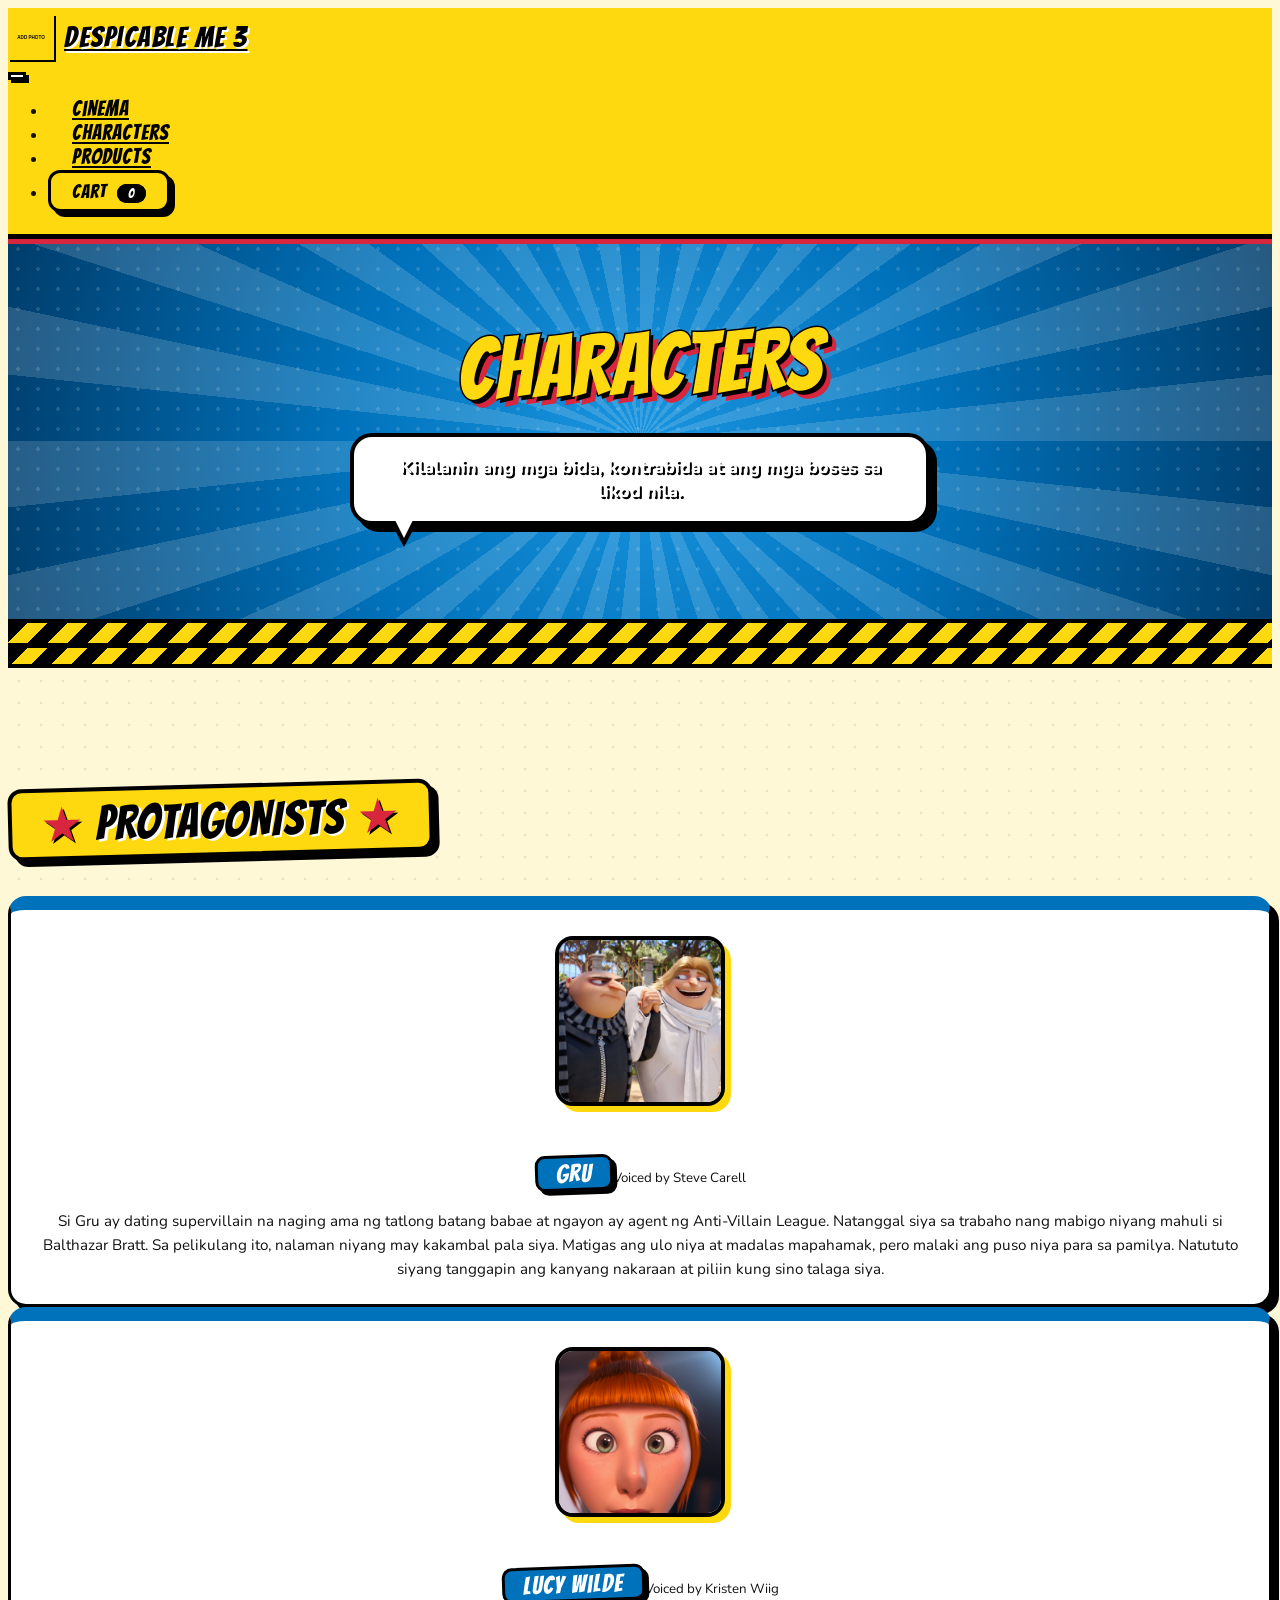
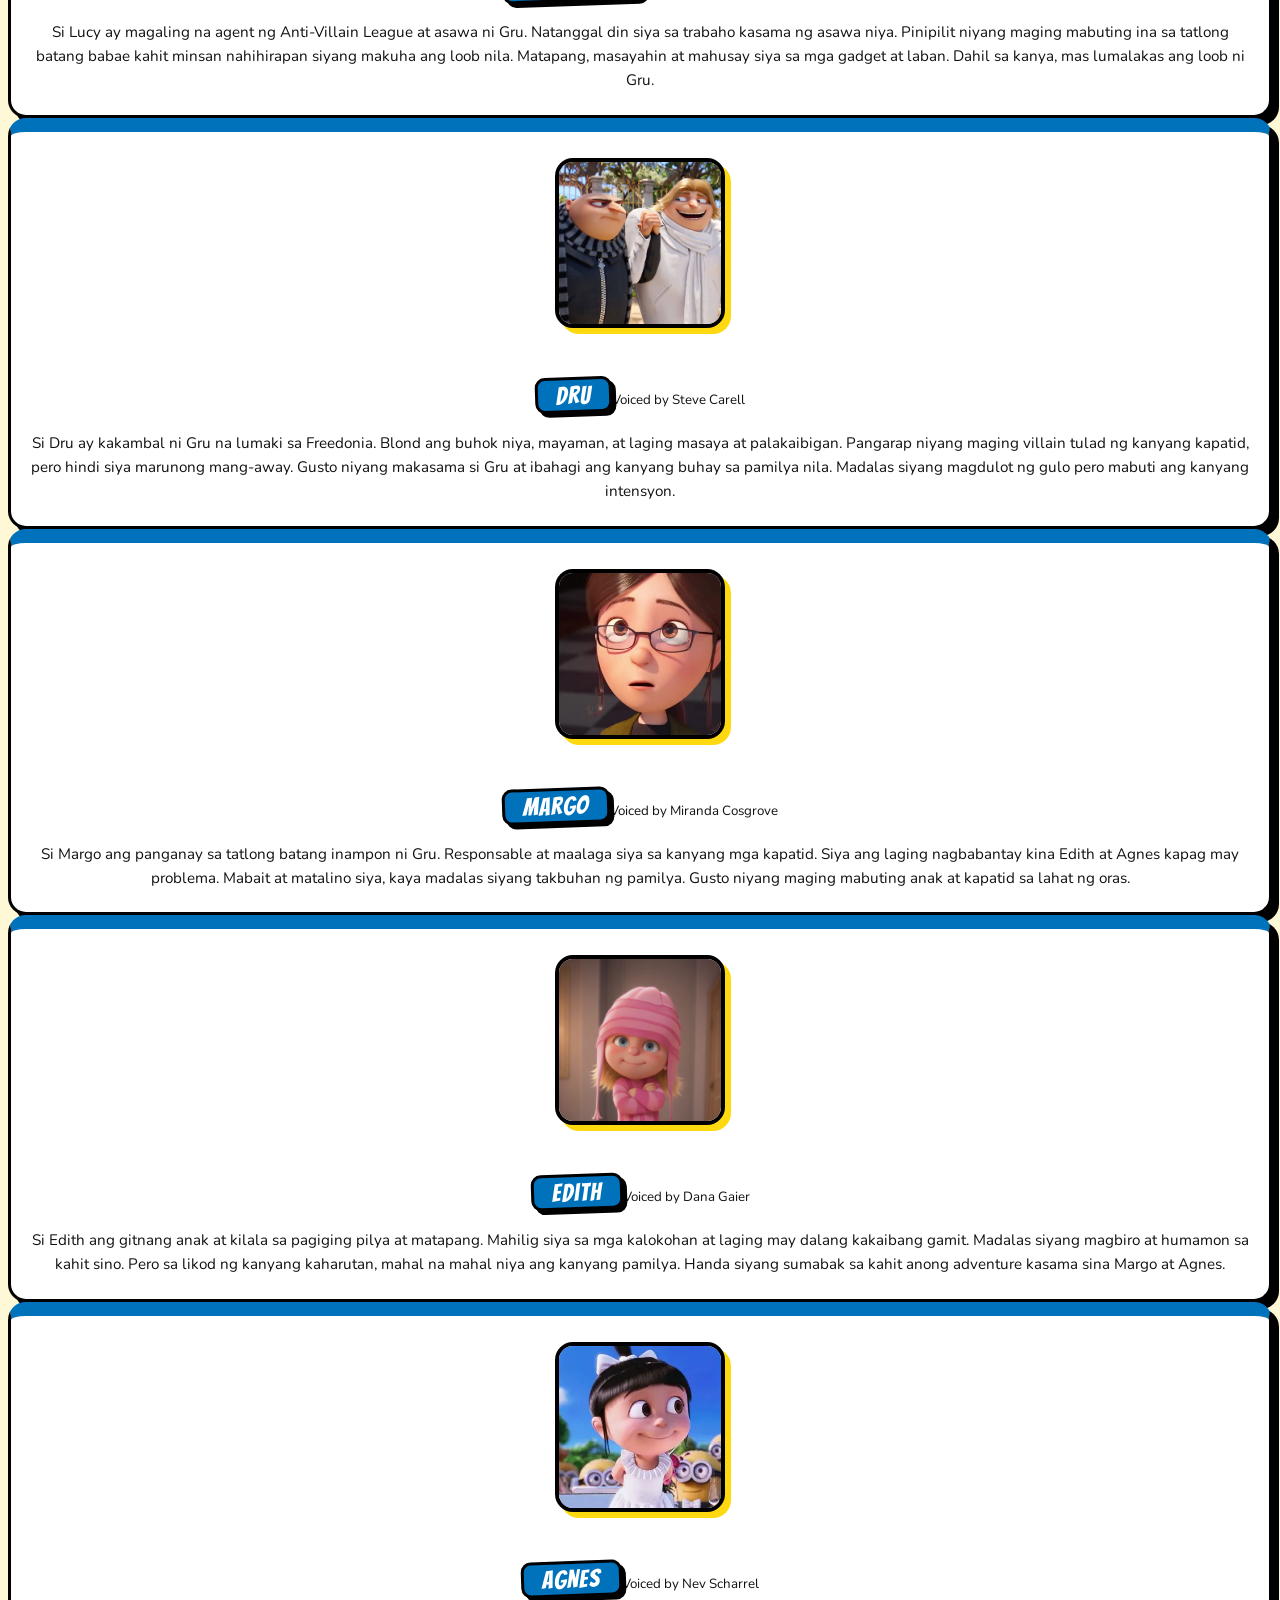
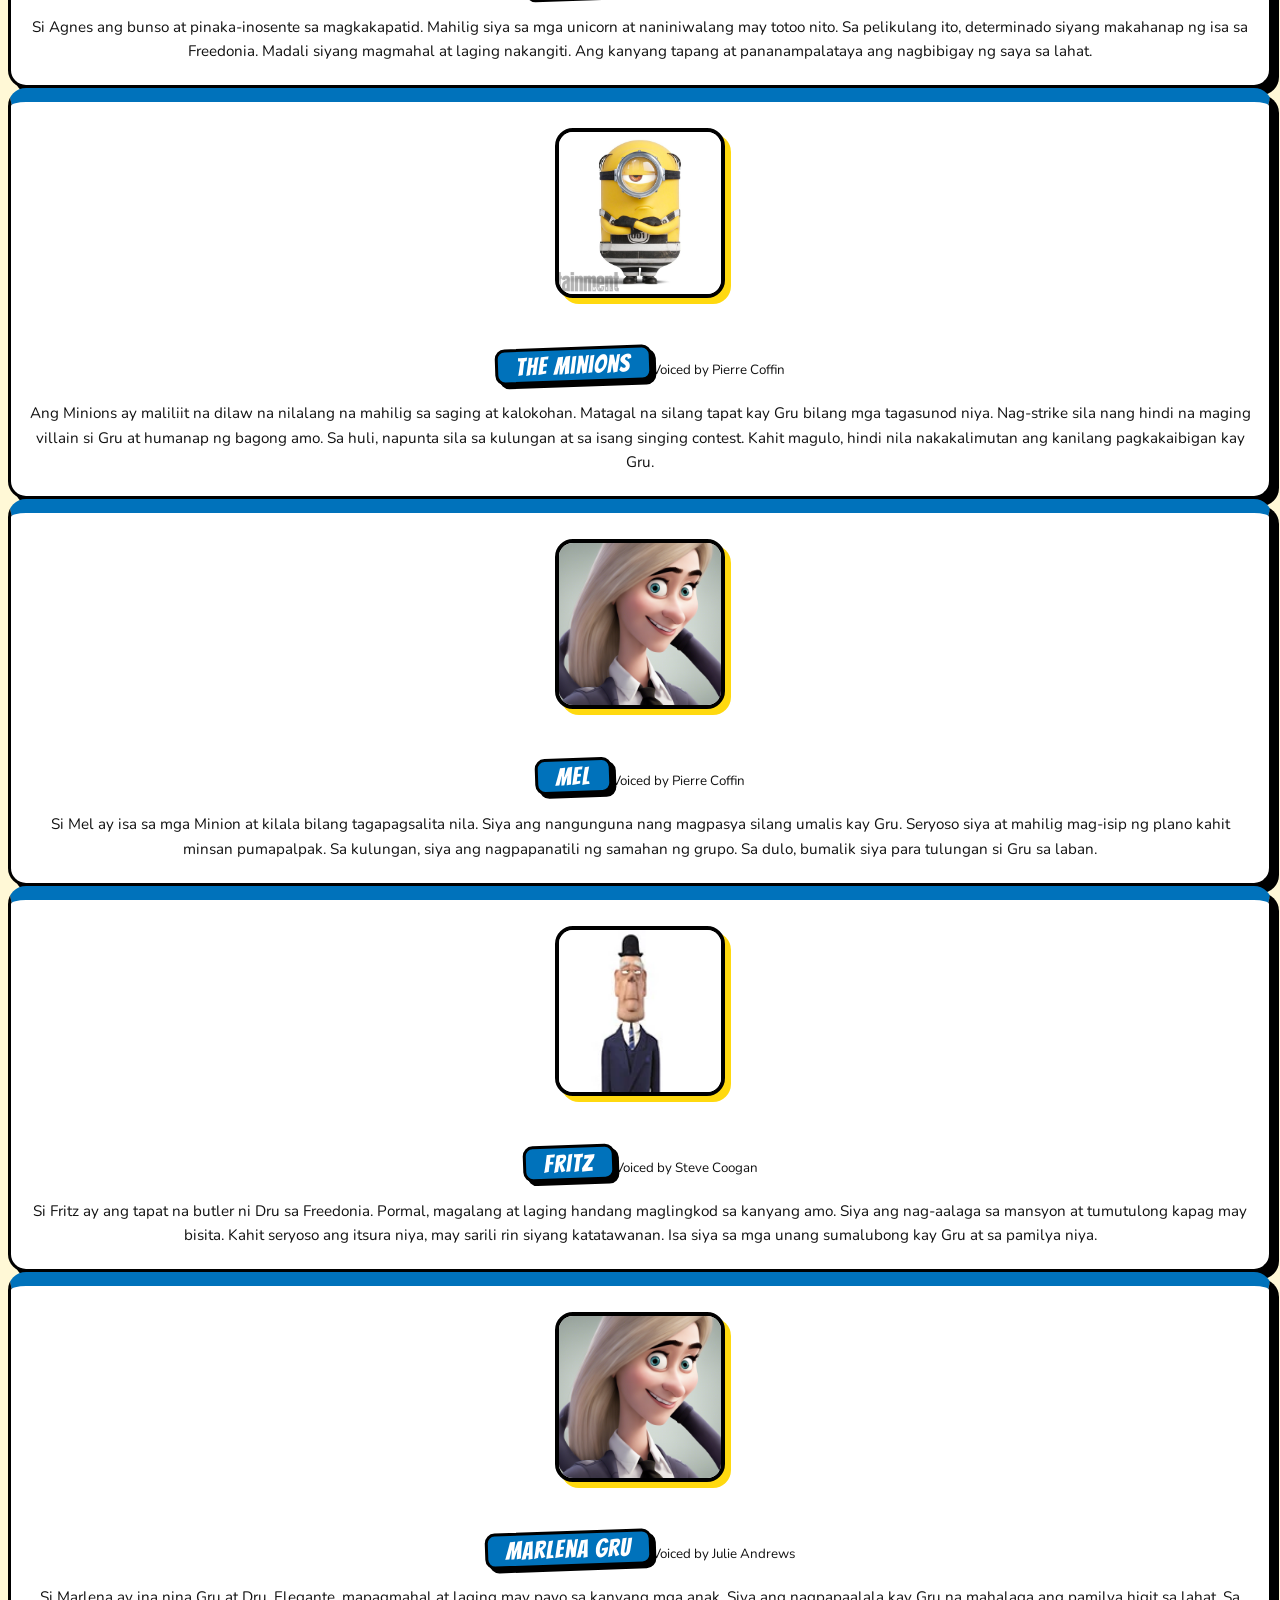
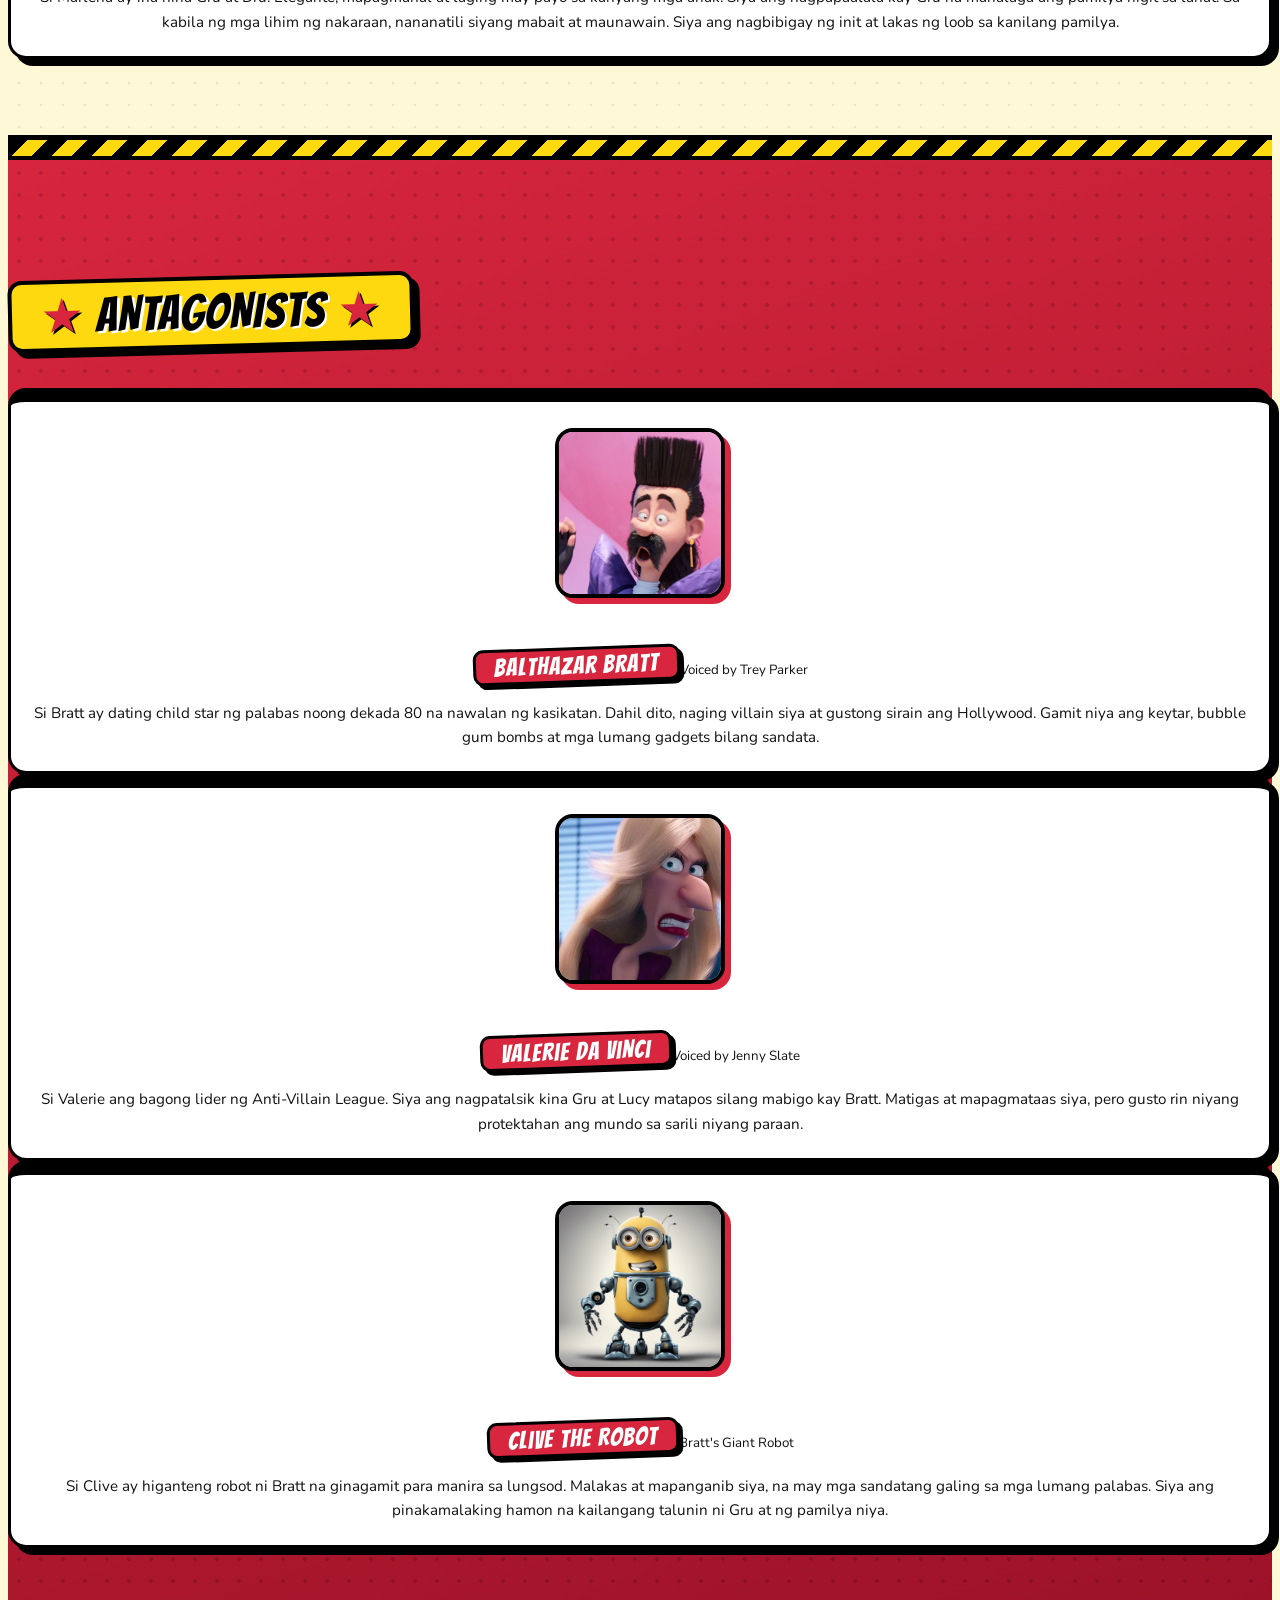
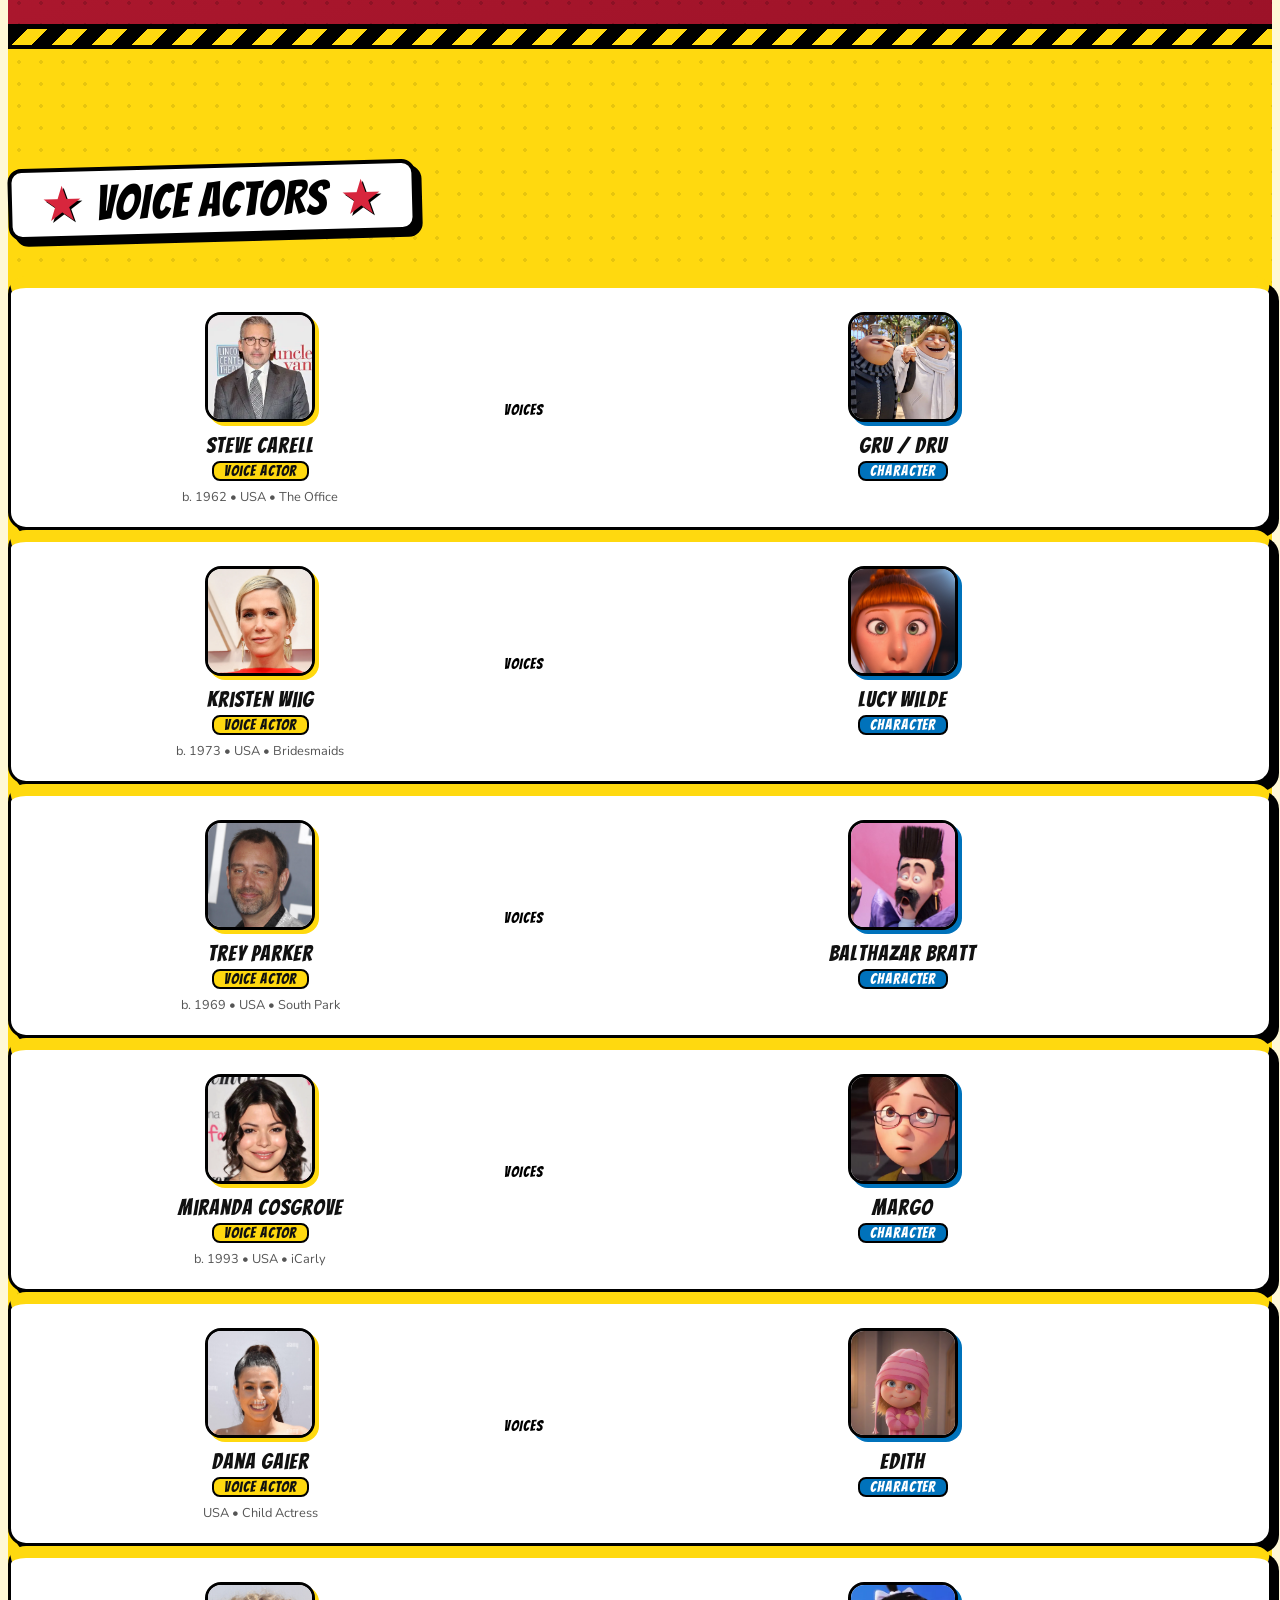
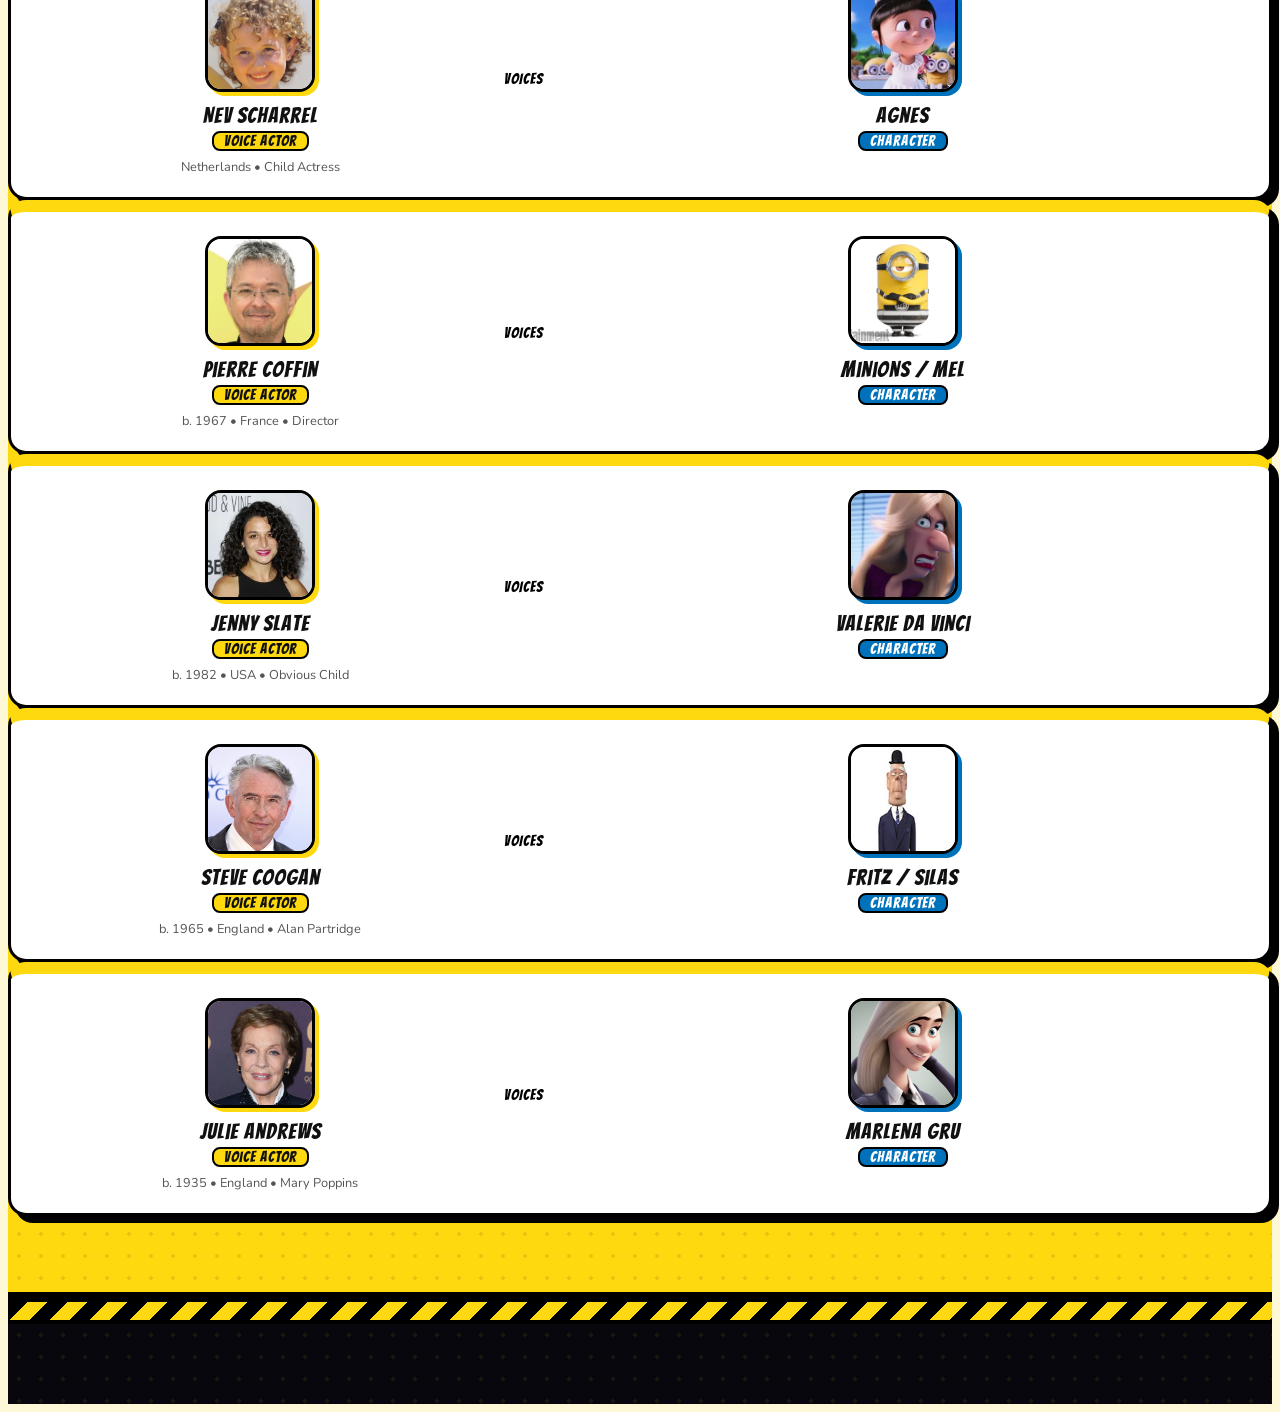
==== commit a6711bf6: "Update products.html" ====
--- a/characters.html
+++ b/characters.html
@@ -181,7 +181,7 @@
       <div class="col-12 col-lg-6"><div class="pop vc h-100">
         <div class="vside"><img src="media/img/julie.webp" alt="Julie Andrews"><h5>Julie Andrews</h5><span>Voice Actor</span><small>b. 1935 • England • Mary Poppins</small></div>
         <div class="varrow"><i class="bi bi-arrow-right-circle-fill"></i><b>VOICES</b></div>
-        <div class="vside chr"><img src="media/img/marlena.webp" alt="Marlena Gru"><h5>Marlena Gru</h5><span>Character</span></div>
+        <div class="vside chr"><img src="media/img/marlena.png" alt="Marlena Gru"><h5>Marlena Gru</h5><span>Character</span></div>
       </div></div>
 
     </div>
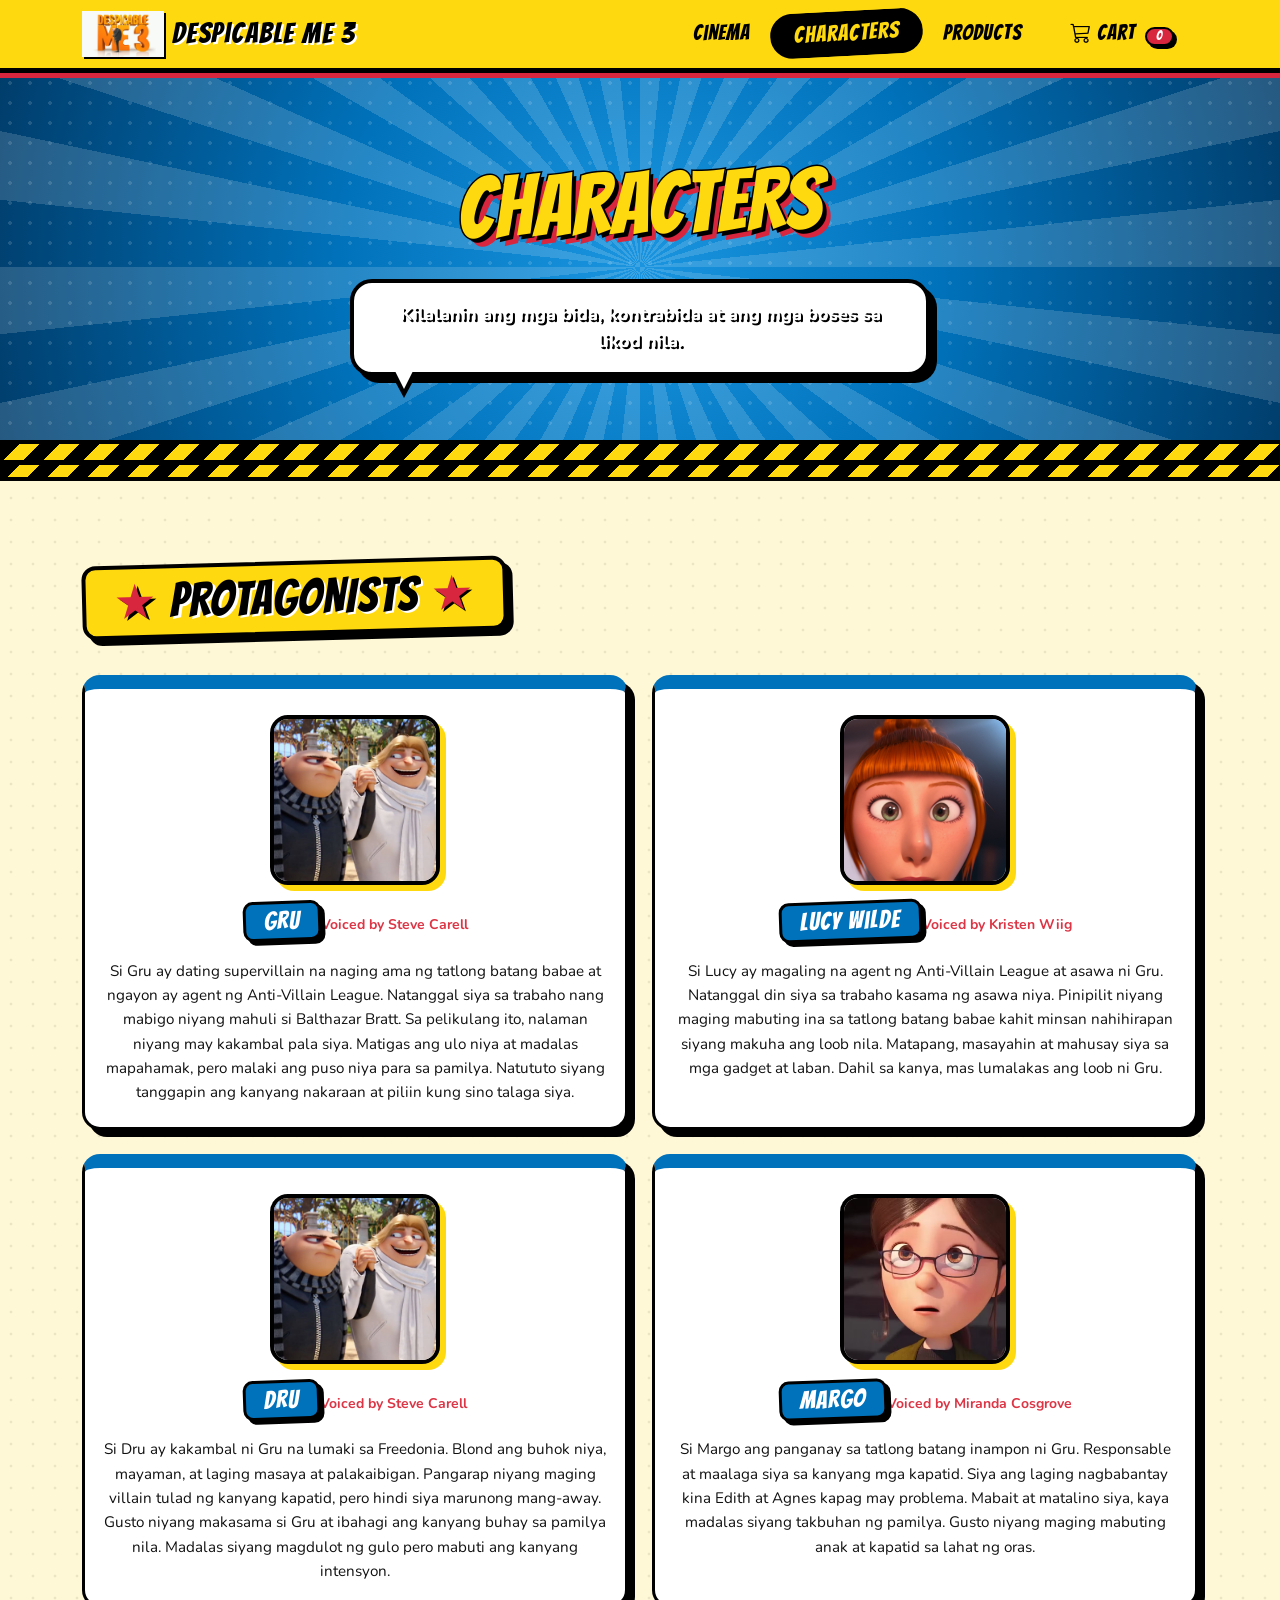
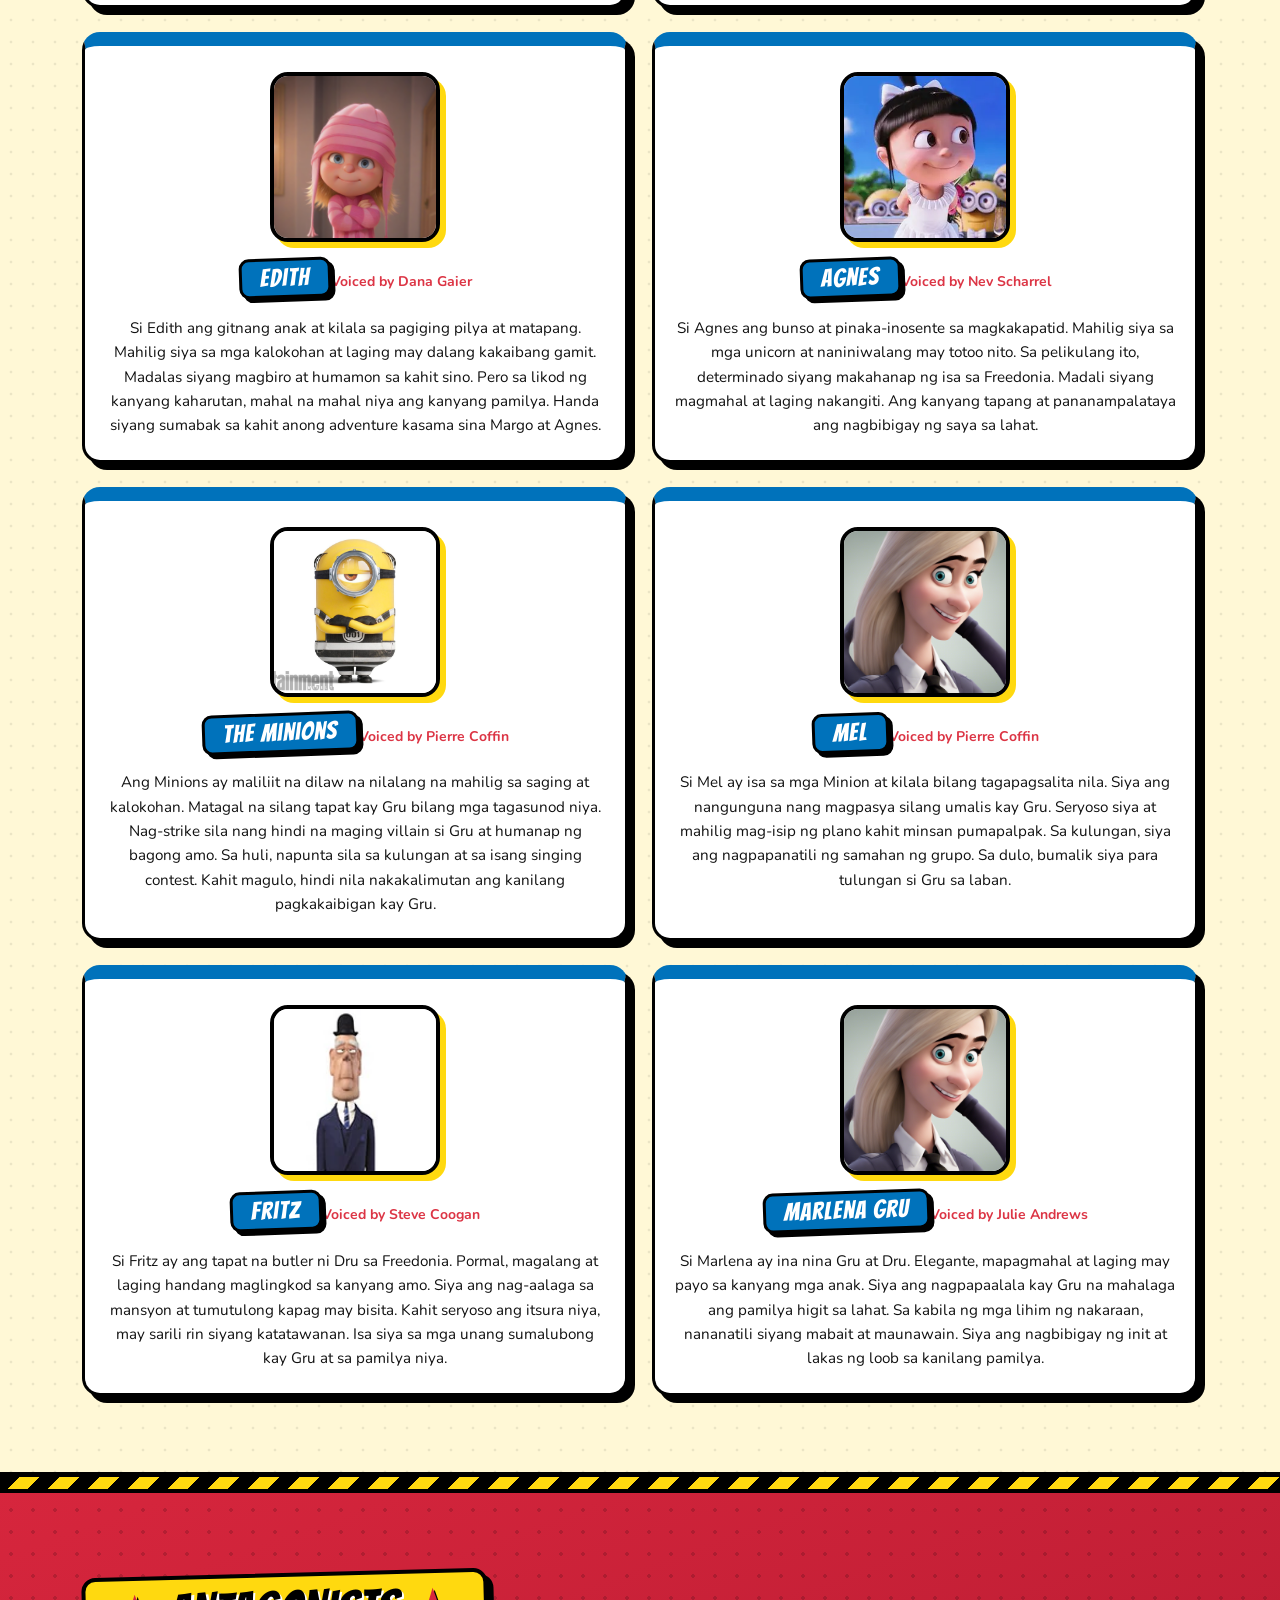
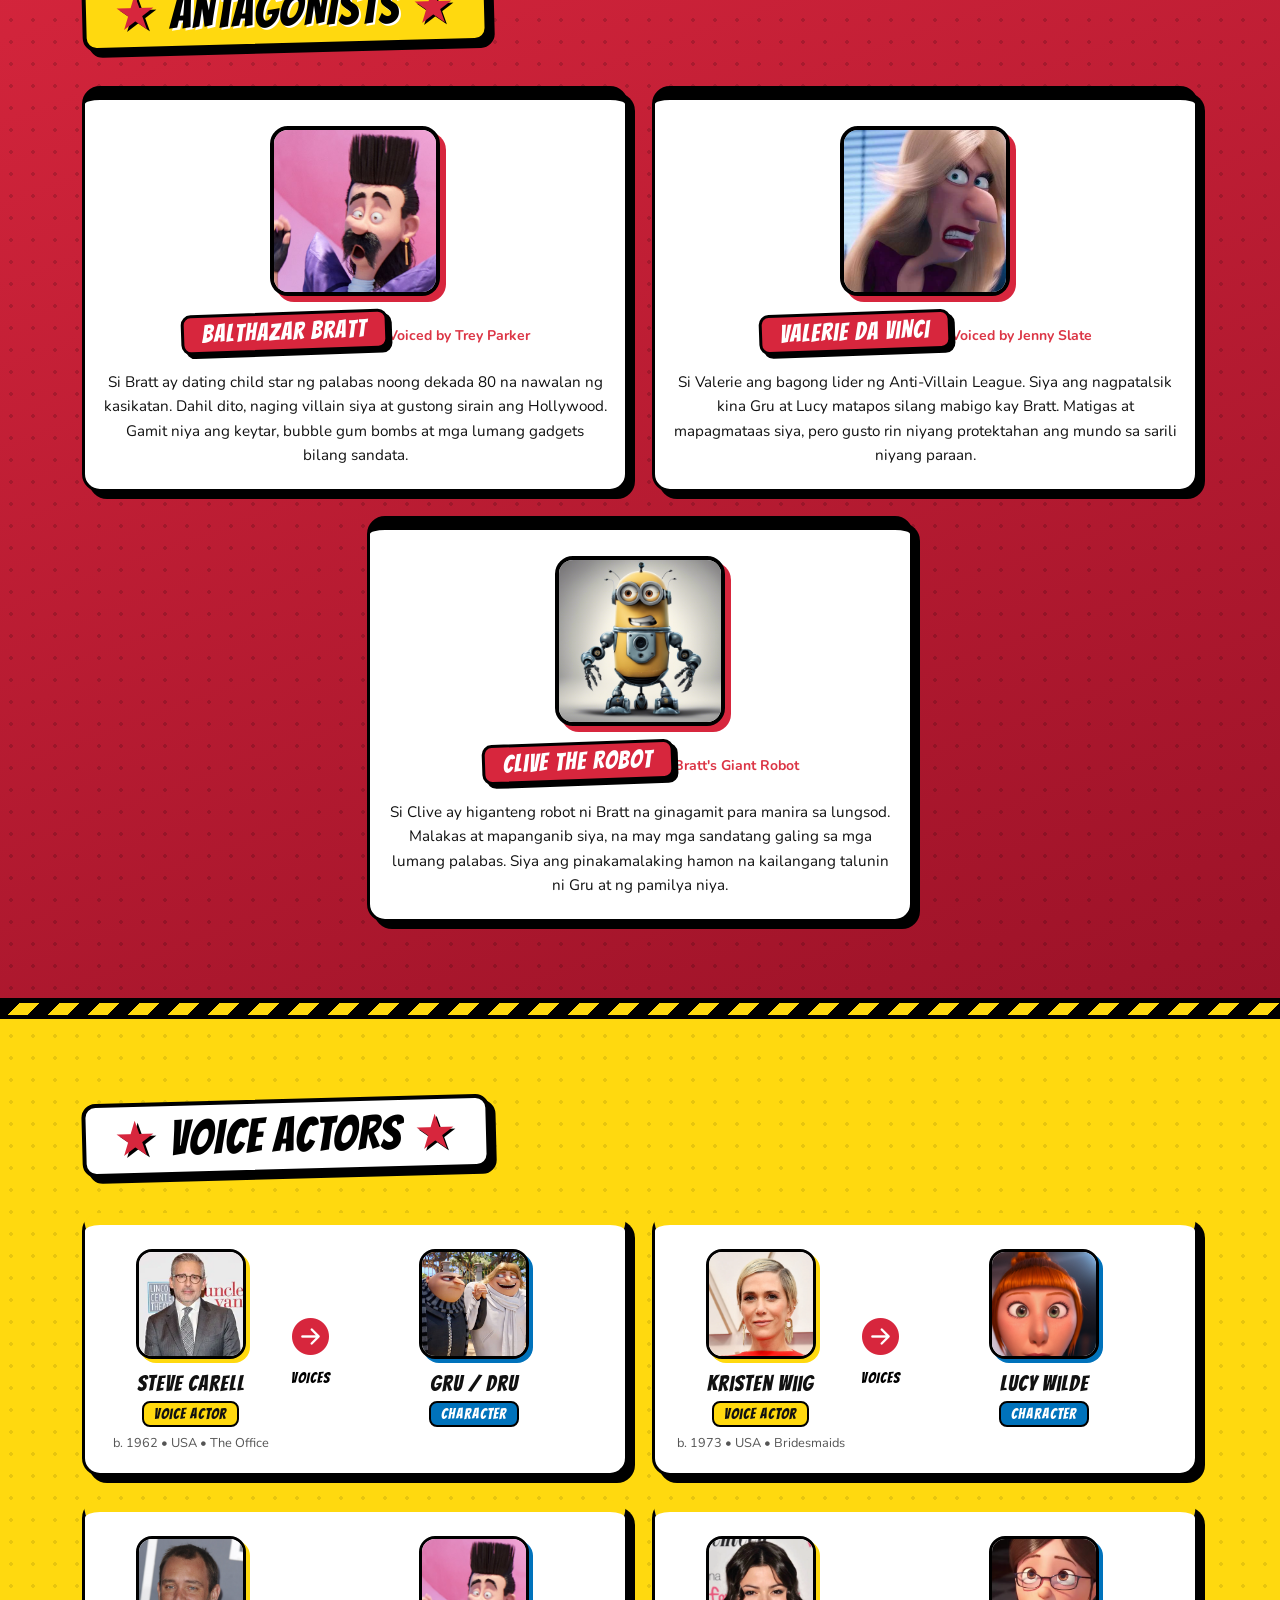
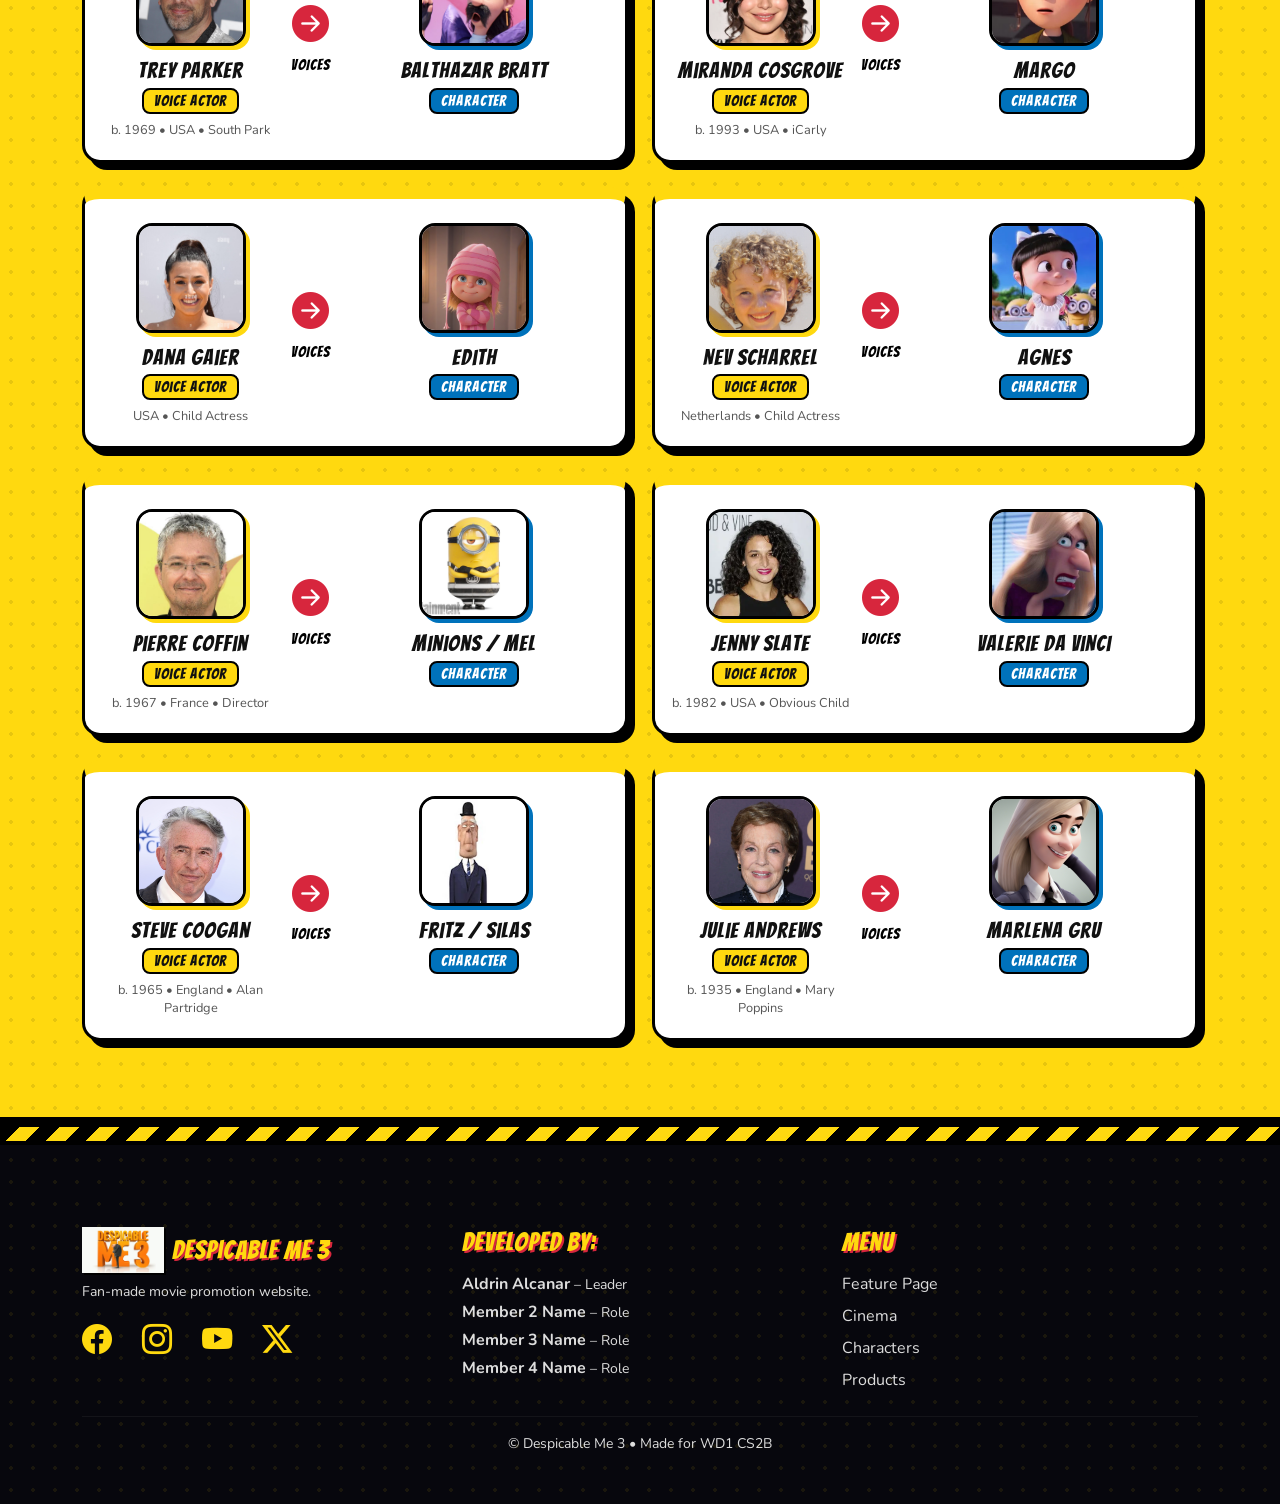
==== commit 6c5b0026: "Update character.html" ====
--- a/characters.html
+++ b/characters.html
@@ -4,9 +4,8 @@
 <meta charset="UTF-8">
 <meta name="viewport" content="width=device-width, initial-scale=1">
 <title>Characters | Despicable Me 3</title>
-<link rel="stylesheet" href="rsc/css/bootstrap.min.css">
-<link rel="stylesheet" href="rsc/css/bootstrap-icons.min.css">
-<link href="https://fonts.googleapis.com/css2?family=Bangers&family=Nunito:wght@400;700;800&display=swap" rel="stylesheet">
+<link rel="stylesheet" href="https://cdn.jsdelivr.net/npm/bootstrap@5.3.3/dist/css/bootstrap.min.css">
+<link rel="stylesheet" href="https://cdn.jsdelivr.net/npm/bootstrap-icons@1.11.3/font/bootstrap-icons.min.css">
 <link rel="stylesheet" href="rsc/css/style.css">
 </head>
 <body>
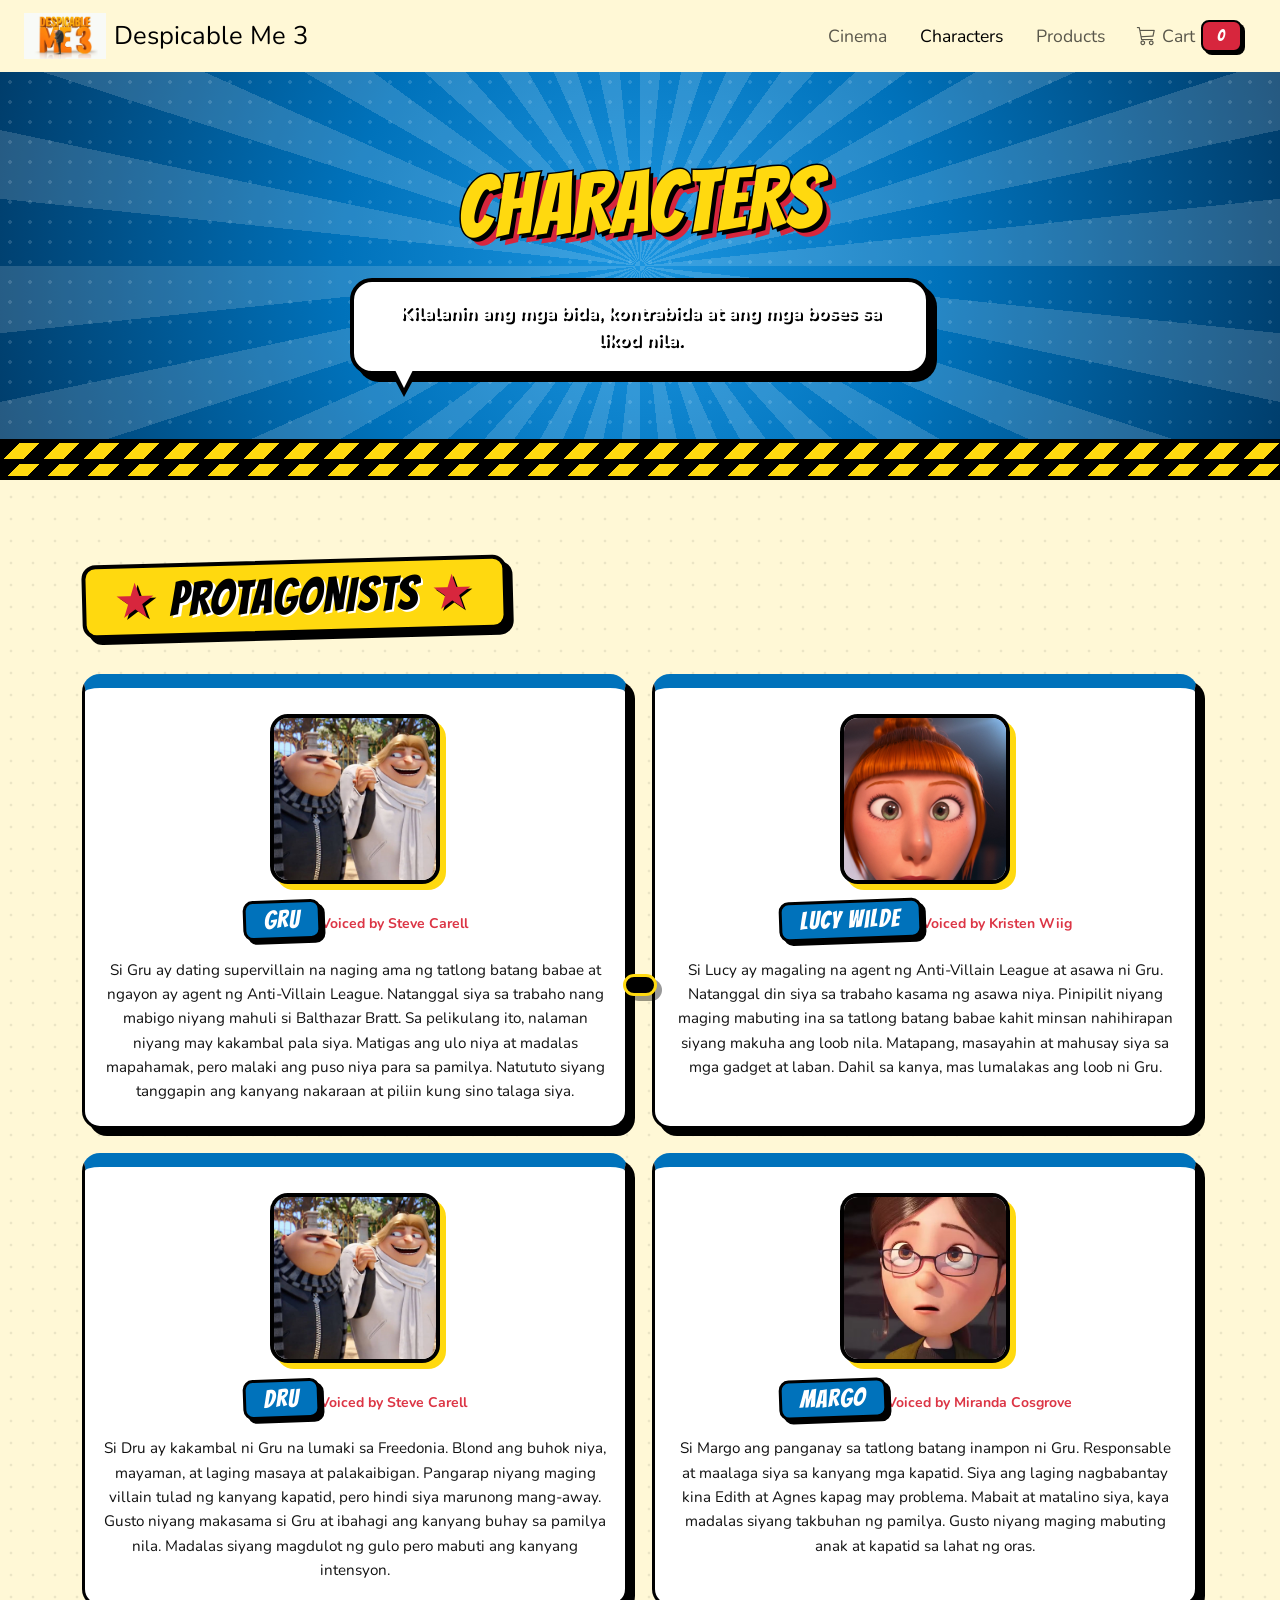
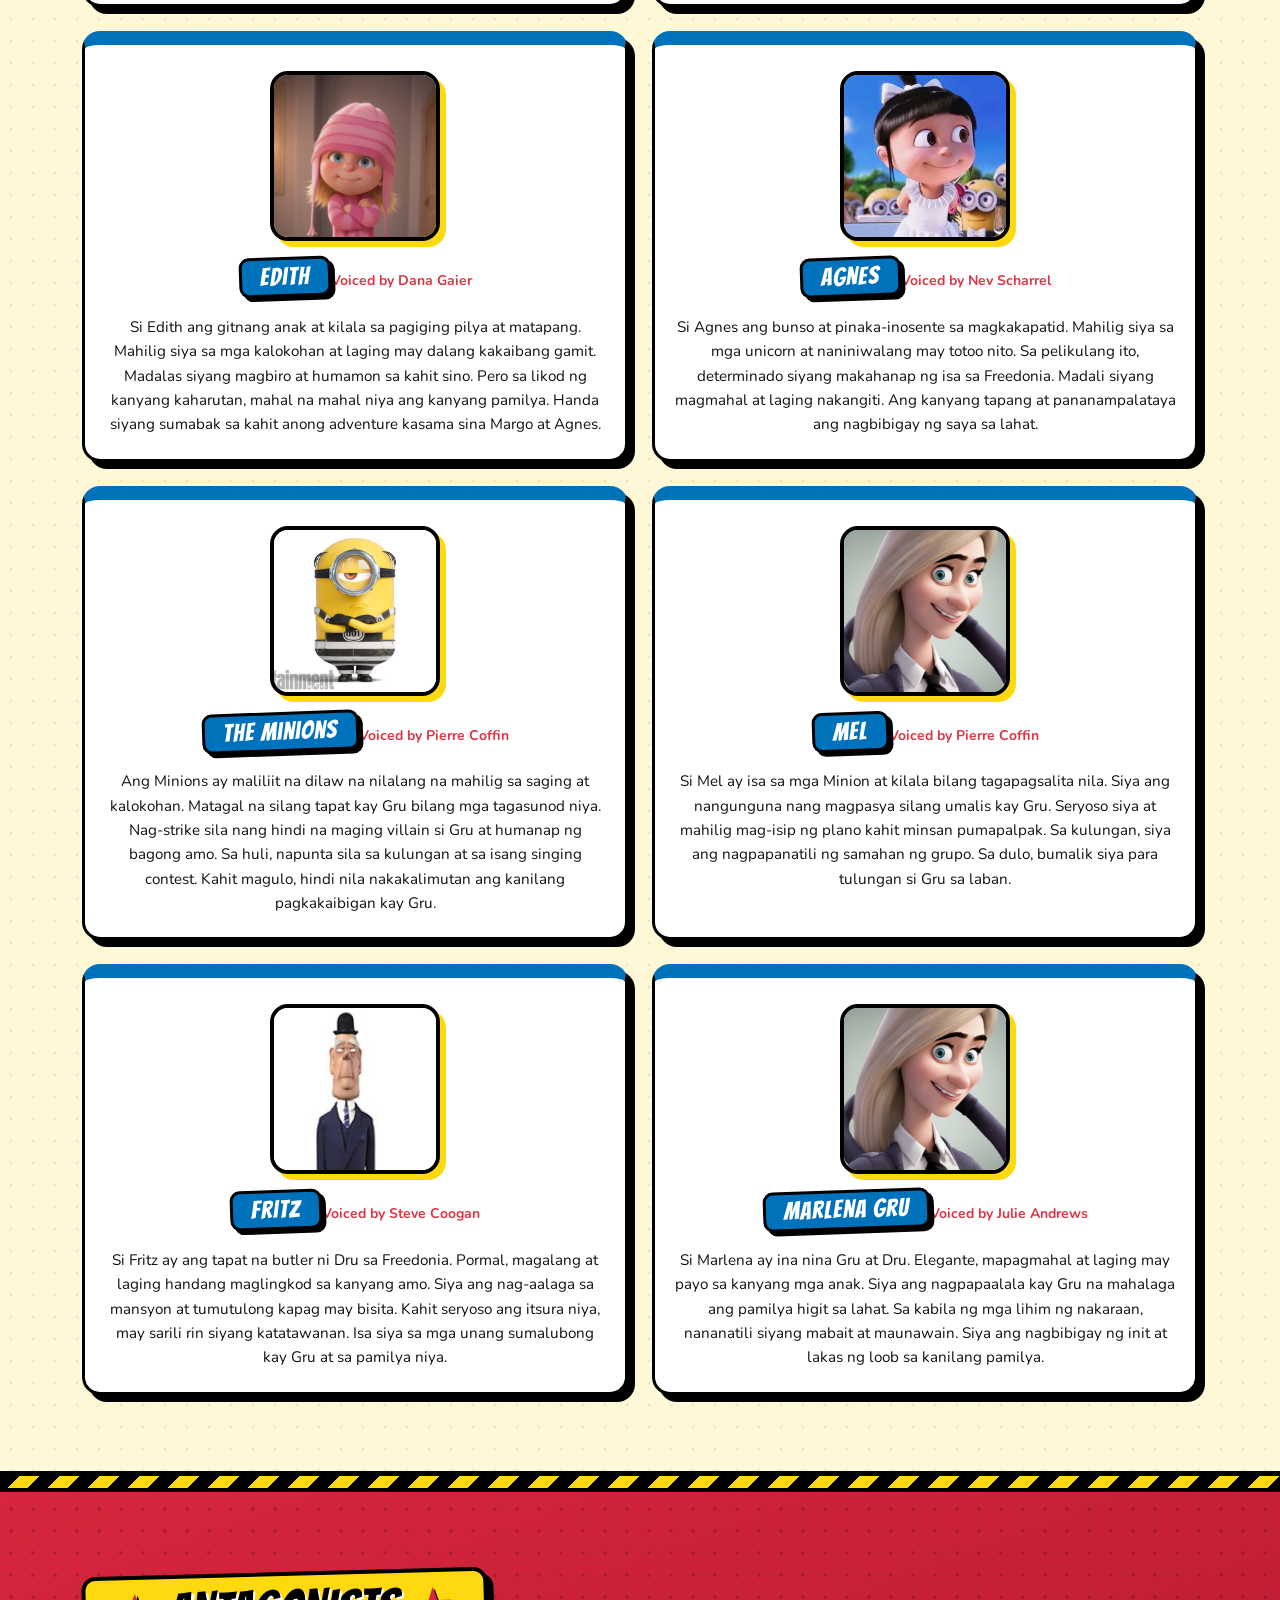
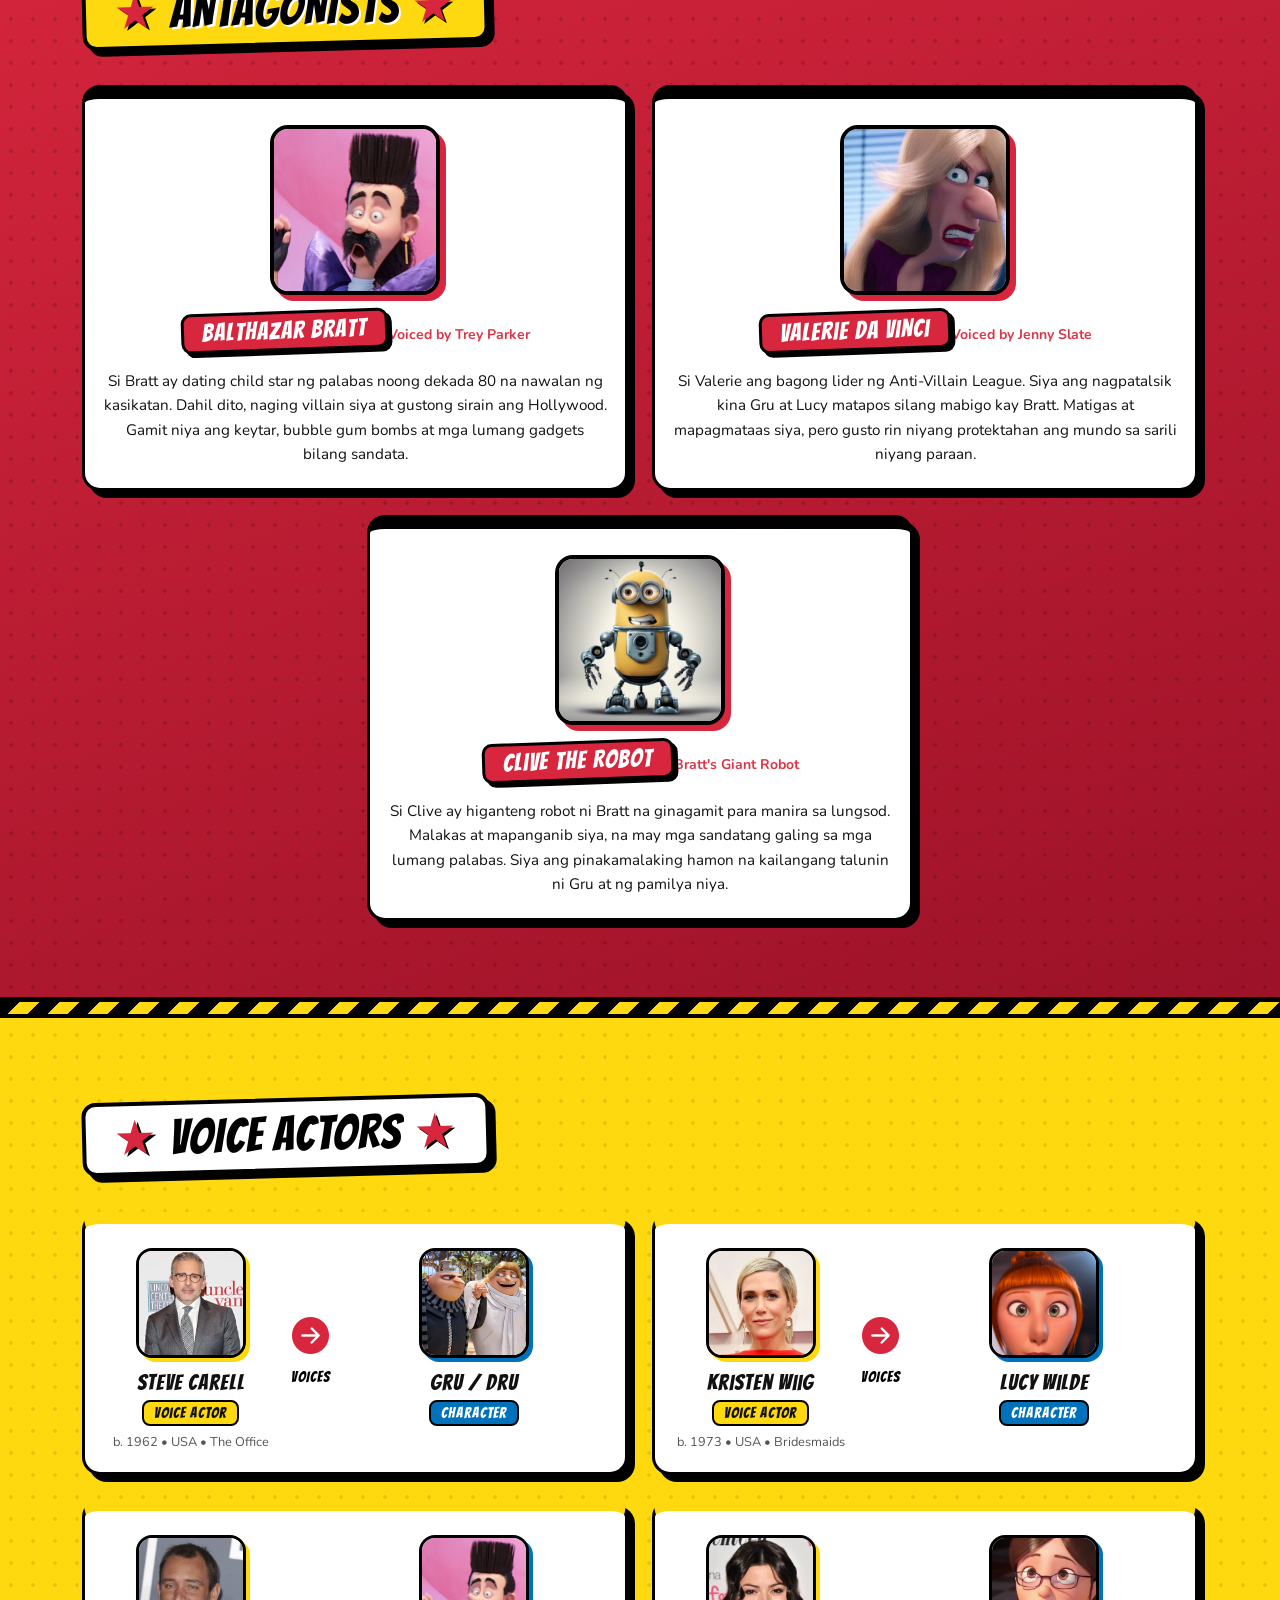
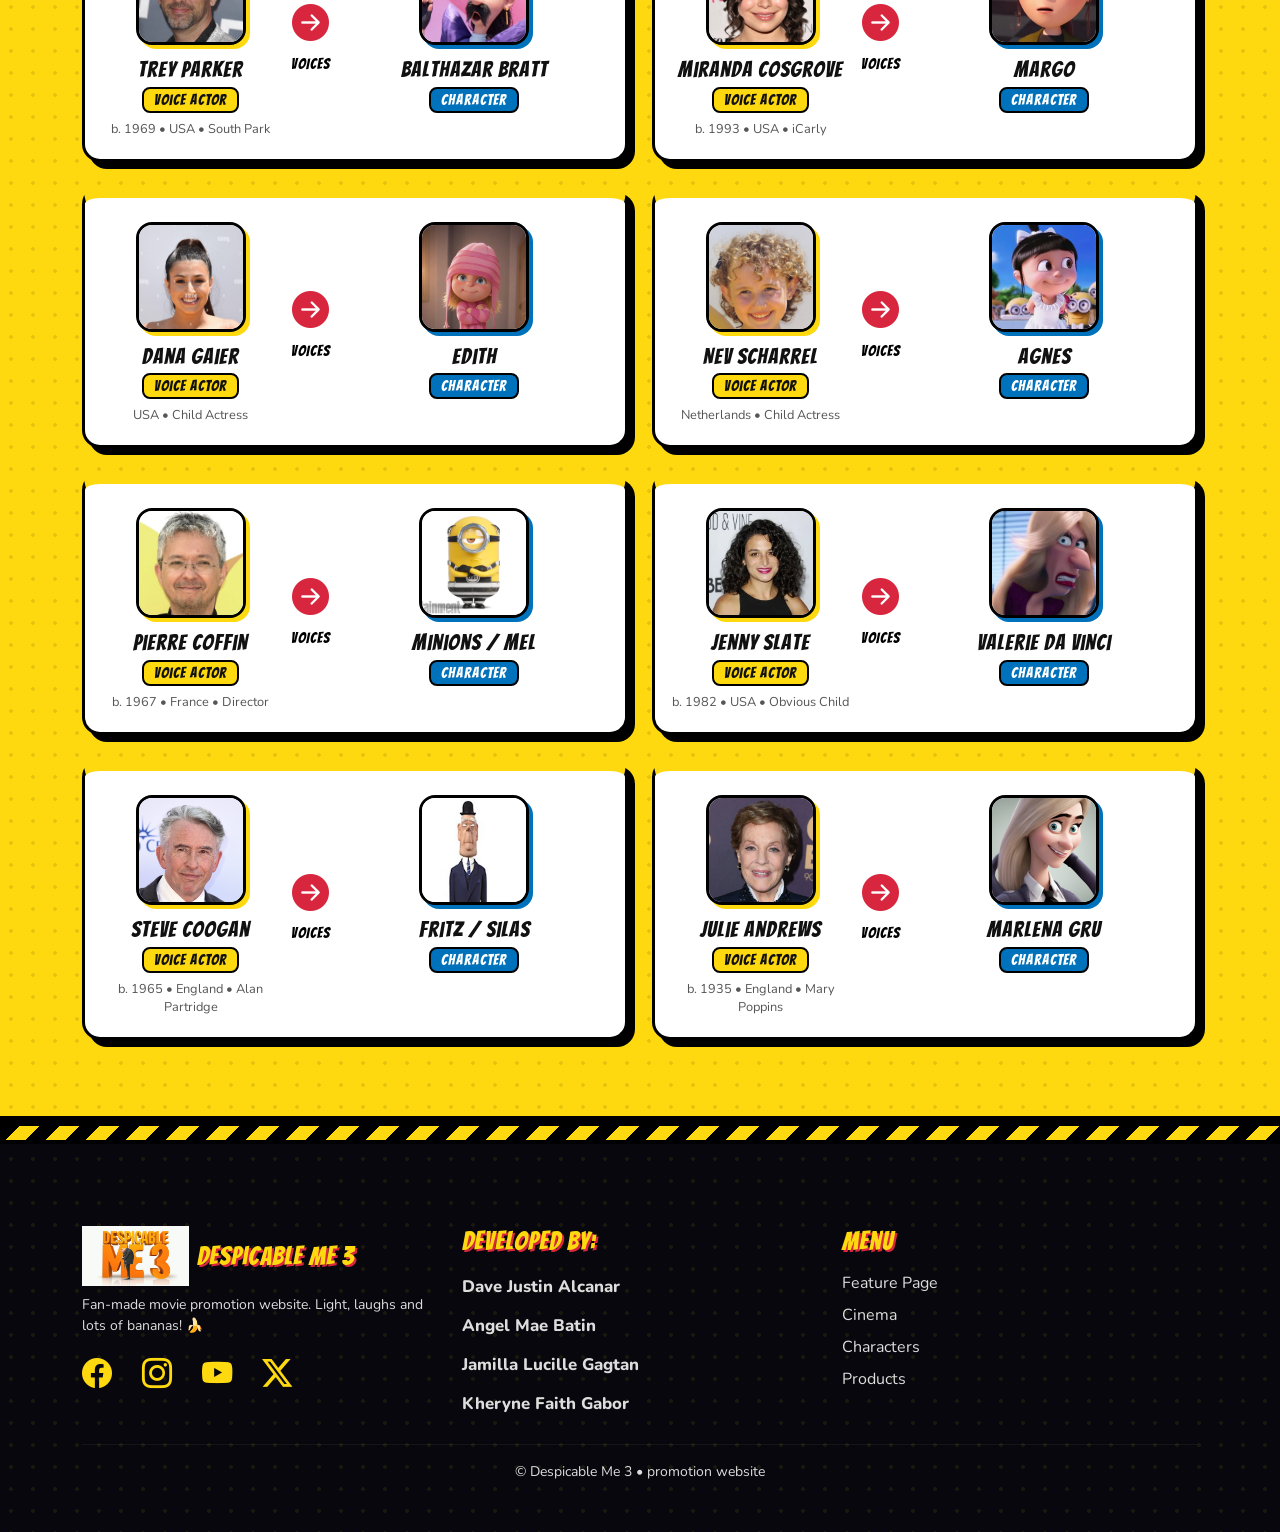
==== commit 24bacd9f: "Update index.html" ====
--- a/characters.html
+++ b/characters.html
@@ -117,7 +117,7 @@
   </div>
 </section>
 
-<!-- ================= VOICE ACTORS (Actor → Character) ================= -->
+<!--VOICE ACTORS  -->
 <section class="sec sec-yellow" id="voice">
   <div class="container">
     <h2 class="ttl text-center">VOICE ACTORS</h2>
@@ -189,7 +189,7 @@
 
 <footer id="site-footer"></footer>
 
-<script src="rsc/js/bootstrap.bundle.min.js"></script>
+<script src="https://cdn.jsdelivr.net/npm/bootstrap@5.3.3/dist/js/bootstrap.bundle.min.js"></script>
 <script src="rsc/js/main.js"></script>
 </body>
 </html>
--- a/rsc/css/style.css
+++ b/rsc/css/style.css
@@ -8,7 +8,7 @@
 img{max-width:100%}
 ::selection{background:var(--y);color:#000}
 
-/* ===== KEYFRAMES ===== */
+/* KEYFRAMES */
 @keyframes haz{to{background-position:40px 0}}
 @keyframes spin{to{rotate:360deg}}
 @keyframes rays{to{transform:rotate(360deg)}}
@@ -19,18 +19,20 @@
 @keyframes nudge{50%{transform:translateX(7px)}}
 @keyframes pulse{0%{box-shadow:5px 5px 0 #000,0 0 0 0 #ffd90fcc}100%{box-shadow:5px 5px 0 #000,0 0 0 18px #ffd90f00}}
 @keyframes rise{from{opacity:0;translate:0 60px;scale:.92}to{opacity:1;translate:0 0;scale:1}}
-
-/* ===== HEADER ===== */
-.nav-dm{background:var(--y);border-bottom:5px solid #000;box-shadow:0 5px 0 var(--r);position:sticky;top:0;z-index:1030;padding:6px 0}
-.nav-dm .navbar-brand{font-family:'Bangers';font-size:1.8rem;color:#000;letter-spacing:1.5px;display:flex;align-items:center;gap:10px;text-shadow:2px 2px 0 #fff}
-.logo{height:46px;width:auto;filter:drop-shadow(2px 2px 0 #000);transition:.3s}
-.navbar-brand:hover .logo{transform:rotate(-10deg) scale(1.12)}
-.nav-dm .nav-link{font-family:'Bangers';font-size:1.3rem;letter-spacing:1px;color:#000;border:3px solid transparent;border-radius:50px;padding:2px 18px!important;margin:0 3px;transition:.2s}
-.nav-dm .nav-link:hover,.nav-dm .nav-link.active{background:#000;color:var(--y);transform:rotate(-3deg) scale(1.1)}
-.nav-dm .navbar-toggler{border:3px solid #000;background:#fff;box-shadow:3px 3px 0 #000}
-#cnt{background:var(--r);color:#fff;border:2px solid #000;border-radius:50px;padding:1px 9px;font-size:.8rem;margin-left:4px}
-
-/* ===== BUTTONS ===== */
+/* ===== FIX HEADER: logo + title sa kaliwang gilid, links sa kanan ===== */
+.nav-dm > .container{max-width:100% !important;padding-left:24px;padding-right:24px}
+.nav-dm .navbar-brand{display:flex !important;align-items:center;gap:10px;flex-shrink:0;white-space:nowrap;margin:0 auto 0 0}
+.nav-dm .navbar-brand span{font-size:1.6rem;line-height:1;white-space:nowrap}
+.nav-dm .logo{height:46px !important;width:auto !important;flex-shrink:0}
+.nav-dm .navbar-nav{align-items:center;gap:4px}
+.nav-dm .nav-link{display:flex !important;flex-direction:row !important;align-items:center;gap:6px;white-space:nowrap;padding:.4rem .9rem !important;font-size:1.1rem;margin:0}
+.nav-dm .nav-link .bi{font-size:1.2rem;line-height:1;display:inline-block}
+.nav-dm .nav-link .badge{position:static !important;transform:none}
+@media(max-width:767px){
+  .nav-dm .navbar-nav{align-items:flex-start}
+  .nav-dm .navbar-brand span{font-size:1.2rem}
+}
+/*BUTTONS*/
 .btn{font-family:'Bangers';letter-spacing:1.2px;border:3px solid #000!important;border-radius:12px;box-shadow:5px 5px 0 #000;transition:.15s;font-size:1.2rem;padding:.5rem 1.3rem}
 .btn:hover{transform:translate(-2px,-3px) rotate(-2deg);box-shadow:8px 8px 0 #000}
 .btn:active{transform:translate(3px,3px);box-shadow:1px 1px 0 #000}
@@ -40,19 +42,19 @@
 .btn-lg{font-size:1.45rem;padding:.6rem 1.7rem}
 .hero .btn-y:not(:hover){animation:pulse 1.7s infinite}
 
-/* ===== BADGES ===== */
+/* BADGES*/
 .badge{font-family:'Bangers';letter-spacing:1px;font-weight:400;border:2px solid #000;font-size:1rem;padding:.4em .85em;border-radius:8px}
 .badge.bg-danger{background:var(--r)!important;box-shadow:3px 3px 0 #000;display:inline-block;animation:wob 1.8s ease-in-out infinite}
 .badge.bg-dark{background:#000!important;color:var(--y)}
 
-/* ===== CARD ===== */
+/*CARD */
 .pop{background:#fff;color:#111;border:3px solid #000;border-radius:18px;box-shadow:7px 7px 0 #000;transition:transform .2s,box-shadow .2s;position:relative}
 .pop:hover{transform:translate(-3px,-6px) rotate(-1deg);box-shadow:12px 12px 0 #000}
 .row>[class*=col]:nth-child(even)>.pop:hover{transform:translate(-3px,-6px) rotate(1deg)}
 .row>[class*=col]>.pop{height:100%}
 .row>[class*=col]>a{display:block}
 
-/* ===== SECTIONS ===== */
+/*SECTIONS */
 .sec{position:relative;padding:96px 0 76px;border-bottom:5px solid #000}
 .sec::before,.hero::after,.page-h::after,#site-footer::before{content:"";position:absolute;left:0;right:0;border-color:#000;border-style:solid;border-width:0;
  background:linear-gradient(135deg,#000 25%,var(--y) 25% 50%,#000 50% 75%,var(--y) 75%);background-size:40px 40px;animation:haz 1.1s linear infinite}
@@ -63,7 +65,7 @@
 .sec-red{background:radial-gradient(#00000026 1.7px,transparent 1.8px) 0 0/22px 22px,linear-gradient(160deg,var(--r),var(--rd));color:#fff}
 .sec-dark{background:radial-gradient(#ffd90f1f 1.7px,transparent 1.8px) 0 0/24px 24px,var(--k);color:#fff}
 
-/* ===== SECTION TITLE ===== */
+/*SECTION TITLE */
 .ttl{position:relative;display:inline-block;background:var(--y);color:#000;font-size:clamp(1.9rem,4.2vw,3rem);padding:4px 28px;border:4px solid #000;border-radius:14px;box-shadow:6px 6px 0 #000;transform:rotate(-1.5deg);margin-bottom:40px;text-shadow:2px 2px 0 #fff}
 .ttl::before,.ttl::after{content:"★";display:inline-block;color:var(--r);text-shadow:2px 2px 0 #000;animation:spin 4s linear infinite}
 .ttl::before{margin-right:12px}.ttl::after{margin-left:12px;animation-direction:reverse}
@@ -71,7 +73,7 @@
 .sec-dark .ttl{box-shadow:6px 6px 0 var(--b)}
 .sec-blue .ttl,.sec-red .ttl{box-shadow:6px 6px 0 #000}
 
-/* ===== HERO ===== */
+/*HERO */
 .hero{position:relative;overflow:hidden;padding:84px 0 110px;border-bottom:5px solid #000;color:#fff;
  background:radial-gradient(#ffffff22 1.8px,transparent 1.9px) 0 0/20px 20px,radial-gradient(circle at 76% 48%,var(--b2) 0,var(--b) 40%,var(--bd) 100%)}
 .hero::before,.page-h::before{content:"";position:absolute;width:170vmax;height:170vmax;left:76%;top:48%;margin:-85vmax 0 0 -85vmax;pointer-events:none;
@@ -89,7 +91,7 @@
  box-shadow:0 0 0 4px #000,14px 14px 0 4px #000;transform:rotate(4deg);animation:flo 4.5s ease-in-out infinite}
 .hero .col-md-4::after{content:"NOW SHOWING";position:absolute;bottom:-14px;left:50%;white-space:nowrap;font-family:'Bangers';font-size:1.4rem;letter-spacing:1.5px;color:#fff;background:var(--r);padding:3px 22px;border:3px solid #000;border-radius:8px;box-shadow:4px 4px 0 #000;z-index:3;animation:swing 2.4s ease-in-out infinite}
 
-/* ===== PAGE HEADER ===== */
+/*PAGE HEADER*/
 .page-h{position:relative;padding:80px 0 84px;text-align:center;color:#fff;overflow:hidden;border-bottom:5px solid #000;
  background:radial-gradient(#ffffff22 1.8px,transparent 1.9px) 0 0/20px 20px,radial-gradient(circle at 50% 50%,var(--b2) 0,var(--b) 45%,var(--bd) 100%)}
 .page-h::before{left:50%;top:50%}
@@ -98,12 +100,12 @@
 .page-h h1{font-size:clamp(2.8rem,7.5vw,5.4rem);color:var(--y);-webkit-text-stroke:3px #000;paint-order:stroke fill;text-shadow:4px 4px 0 #000,8px 8px 0 var(--r);transform:rotate(-1.5deg);margin:0}
 .page-h p{font-weight:800;font-size:1.15rem;margin-top:22px;color:#fff;text-shadow:2px 2px 0 #000}
 
-/* ===== SYNOPSIS ===== */
+/*SYNOPSIS*/
 #synopsis p{font-size:1.14rem;line-height:1.85;font-weight:600}
 #synopsis p:first-of-type::first-letter{font-family:'Bangers';font-size:4.8rem;float:left;line-height:.8;margin:6px 14px 0 0;color:var(--r);text-shadow:3px 3px 0 #000}
 #synopsis .pop,#synopsis .box{padding:34px;border-left:16px solid var(--r)}
 
-/* ===== MORE INFO ===== */
+/*MORE INFO*/
 #info .pop{padding:28px 14px 22px;text-align:center;display:flex;flex-direction:column;align-items:center;border-bottom:10px solid var(--b)}
 #info .row>div:nth-child(2) .pop{border-bottom-color:var(--r)}
 #info .row>div:nth-child(3) .pop{border-bottom-color:#000}
@@ -115,7 +117,7 @@
 #info h5{color:var(--r);font-size:1.5rem;margin-bottom:4px}
 #info p{margin:0;font-weight:800;font-size:1.05rem}
 
-/* ===== HIGHLIGHTS ===== */
+/*HIGHLIGHTS*/
 #highlights .row{counter-reset:hl}
 .hl{overflow:hidden;display:flex;flex-direction:column;counter-increment:hl}
 .hl::before{content:counter(hl);position:absolute;top:10px;left:10px;z-index:3;min-width:40px;padding:0 10px;text-align:center;font-family:'Bangers';font-size:1.6rem;line-height:1.35;color:#fff;background:var(--r);border:3px solid #000;border-radius:10px;box-shadow:3px 3px 0 #000;animation:wob 2s ease-in-out infinite}
@@ -125,17 +127,17 @@
 .hl h5{color:var(--b);font-size:1.45rem;margin-bottom:4px}
 .hl p{margin:0;font-size:.93rem;line-height:1.5}
 
-/* ===== VIDEOS ===== */
+/*VIDEOS */
 .vitem{background:#000;border:4px solid var(--y);border-radius:18px;padding:16px;box-shadow:9px 9px 0 var(--r);margin-bottom:46px}
 .vplayer{display:block;width:100%;aspect-ratio:16/9;background:#000;border:3px solid #fff;border-radius:10px}
 
-/* ===== GALLERY ===== */
+/*GALLERY*/
 a:has(>img.gal){display:block}
 img.gal{display:block;width:100%;aspect-ratio:16/9;object-fit:cover;background:#fff;border:9px solid #fff;outline:4px solid #000;box-shadow:10px 10px 0 var(--y);transform:rotate(-1deg);transition:.3s;cursor:zoom-in;margin-bottom:30px}
 .row>[class*=col]:nth-child(even) img.gal{transform:rotate(1deg)}
 img.gal:hover{transform:rotate(0) scale(1.04);box-shadow:14px 14px 0 var(--r)}
 
-/* ===== CHARACTERS ===== */
+/*CHARACTERS*/
 .ccard{padding:26px 18px 22px;text-align:center;display:flex;flex-direction:column;align-items:center;border-top:14px solid var(--b)}
 #antagonists .ccard{border-top-color:#000}
 .cimg,.ccard>img{width:170px;height:170px;aspect-ratio:1/1;margin:0 auto 16px;border:4px solid #000;border-radius:18px;overflow:hidden;background:#fff;box-shadow:6px 6px 0 var(--y);flex-shrink:0;transition:.3s}
@@ -151,7 +153,7 @@
 #protagonists>.container>.pop,#antagonists>.container>.pop,.intro{padding:24px 30px;margin-bottom:40px;font-weight:700;font-size:1.08rem;display:block;border-left:14px solid var(--y)}
 #antagonists .badge.bg-dark{margin-top:12px}
 
-/* ===== VOICE ARTISTS ===== */
+/*VOICE ARTISTS*/
 .vc{display:flex;align-items:stretch;gap:10px;padding:24px 16px 20px;border-top:12px solid var(--y)}
 .vside{flex:1;display:flex;flex-direction:column;align-items:center;text-align:center;min-width:0}
 .vside.chr{flex:1.5}
@@ -169,41 +171,37 @@
 .varrow .bi{font-size:2.3rem;animation:nudge 1.1s ease-in-out infinite}
 .varrow b{font-family:'Bangers';font-size:.95rem;font-weight:400;color:#000;letter-spacing:1px}
 
-/* ===== PRODUCTS ===== */
-.pcard{overflow:hidden;display:flex;flex-direction:column}
-.pimg{height:240px;flex-shrink:0;display:flex;align-items:center;justify-content:center;padding:16px;border-bottom:4px solid #000;
- background:radial-gradient(#0072bb2b 1.8px,transparent 1.9px) 0 0/16px 16px,linear-gradient(180deg,#fff,#fff6c8)}
-.pimg img{max-width:100%;max-height:100%;width:auto;height:auto;object-fit:contain;transition:.35s;filter:drop-shadow(4px 5px 0 #0002)}
-.pcard:hover .pimg img{transform:scale(1.12) rotate(-4deg)}
-.pb{padding:16px;display:flex;flex-direction:column;flex:1}
-.pb h5{font-size:1.4rem;margin-bottom:4px}
-.pb p{font-size:.9rem;color:#444;flex:1;margin-bottom:12px;line-height:1.5}
-.price{display:inline-block;align-self:flex-start;background:var(--r);color:#fff;font-family:'Bangers';font-weight:400;font-size:1.5rem;letter-spacing:1px;padding:0 16px;border:3px solid #000;border-radius:10px;box-shadow:3px 3px 0 #000;margin-bottom:14px;transform:rotate(-3deg);transition:.25s}
-.pcard:hover .price{transform:rotate(3deg) scale(1.12)}
-
-/* ===== CREDITS + TABLES ===== */
+/*FIX PRODUCT GRID*/
+.row.row-cols-lg-4{display:grid !important;grid-template-columns:repeat(4,1fr);gap:24px;margin:0 !important;align-items:stretch}
+.row.row-cols-lg-4 > .col{width:auto !important;max-width:none !important;padding:0 !important;margin:0 !important;min-width:0}
+.row.row-cols-lg-4 .pcard{height:100%}
+@media(max-width:1100px){.row.row-cols-lg-4{grid-template-columns:repeat(3,1fr)}}
+@media(max-width:820px){.row.row-cols-lg-4{grid-template-columns:repeat(2,1fr)}}
+@media(max-width:520px){.row.row-cols-lg-4{grid-template-columns:1fr}}
+
+/*CREDITS + TABLES*/
 #credits .pop{padding:24px;display:block;border-top:12px solid var(--r)}
 .table{--bs-table-bg:transparent;margin:0}
 .table th{font-family:'Bangers';letter-spacing:1px;font-weight:400;color:var(--r);font-size:1.2rem;width:40%}
 .table td,.table th{border-color:#0003;vertical-align:middle}
 .table-striped>tbody>tr:nth-of-type(odd)>*{--bs-table-accent-bg:#ffd90f55}
 
-/* ===== CINEMA ===== */
-/* ===== FIX: cinema maliit + pantay na pictures ===== */
-#cinema .pop{padding:10px 14px;border:3px solid #000;background:#fff;box-shadow:6px 6px 0 #000;border-radius:14px;overflow-x:auto;animation:none}
-#cinema .pop:hover{transform:none;box-shadow:6px 6px 0 #000}
-#cinema table{margin:0;font-size:.9rem}
-#cinema th{width:auto;font-size:1rem;padding:6px 10px;white-space:nowrap}
-#cinema td{padding:6px 10px;font-size:.88rem;line-height:1.3}
-#cinema td:last-child{white-space:nowrap}
-#cinema h5::before{content:none}
-#cinema .badge{font-size:.8rem;padding:.25em .5em}
-
-.ccard img{width:170px;height:170px;max-width:none;aspect-ratio:1/1;object-fit:cover;object-position:top;display:block}
-.ccard .cimg img{width:100%;height:100%}
-.vc .vside img{width:110px;height:110px;max-width:none;aspect-ratio:1/1;object-fit:cover;object-position:top}
-
-/* ===== CART ===== */
+/*CINEMA */
+/*FIX HEADER */
+.nav-dm > .container{max-width:100% !important;padding-left:24px;padding-right:24px}
+.nav-dm .navbar-brand{display:flex !important;align-items:center;gap:10px;flex-shrink:0;white-space:nowrap;margin:0 auto 0 0}
+.nav-dm .navbar-brand span{font-size:1.6rem;line-height:1;white-space:nowrap}
+.nav-dm .logo{height:46px !important;width:auto !important;flex-shrink:0}
+.nav-dm .navbar-nav{align-items:center;gap:4px}
+.nav-dm .nav-link{display:flex !important;flex-direction:row !important;align-items:center;gap:6px;white-space:nowrap;padding:.4rem .9rem !important;font-size:1.1rem;margin:0}
+.nav-dm .nav-link .bi{font-size:1.2rem;line-height:1;display:inline-block}
+.nav-dm .nav-link .badge{position:static !important;transform:none}
+@media(max-width:767px){
+  .nav-dm .navbar-nav{align-items:flex-start}
+  .nav-dm .navbar-brand span{font-size:1.2rem}
+}
+
+/*CART*/
 .offcanvas{border-left:5px solid #000}
 .offcanvas-header{background:var(--y);border-bottom:4px solid #000}
 .offcanvas-title{font-family:'Bangers';font-size:1.7rem}
@@ -214,7 +212,7 @@
 #toast{position:fixed;left:50%;bottom:26px;transform:translate(-50%,140px);opacity:0;transition:.35s;z-index:2000;background:#000;color:var(--y);font-family:'Bangers';letter-spacing:1px;font-size:1.25rem;padding:10px 26px;border:3px solid var(--y);border-radius:12px;box-shadow:5px 5px 0 var(--r);pointer-events:none}
 #toast.show,#toast.on,#toast.active{transform:translate(-50%,0);opacity:1}
 
-/* ===== FOOTER ===== */
+/*FOOTER*/
 #site-footer{position:relative;background:radial-gradient(#ffd90f14 1.6px,transparent 1.7px) 0 0/22px 22px,var(--k);color:#ddd;padding:76px 0 26px;border-top:5px solid #000}
 #site-footer::before{top:0;height:18px;border-bottom-width:4px}
 #site-footer img{max-height:60px;width:auto}
@@ -230,12 +228,12 @@
 #site-footer a:hover>.bi:only-child{color:#fff;transform:scale(1.25) rotate(-10deg)}
 #site-footer hr{border-color:#fff3}
 
-/* ===== SCROLL POP-IN (Chrome/Edge) ===== */
+/*SCROLL POP-IN */
 @supports (animation-timeline:view()){
  .sec .pop,.sec .ttl,.sec img.gal,.sec .vitem{animation:rise linear both;animation-timeline:view();animation-range:entry 0% entry 40%}
 }
 
-/* ===== MOBILE ===== */
+/*MOBILE*/
 @media(max-width:767px){
  .hero{padding:56px 0 96px}
  .hero::before{left:50%;top:70%}
